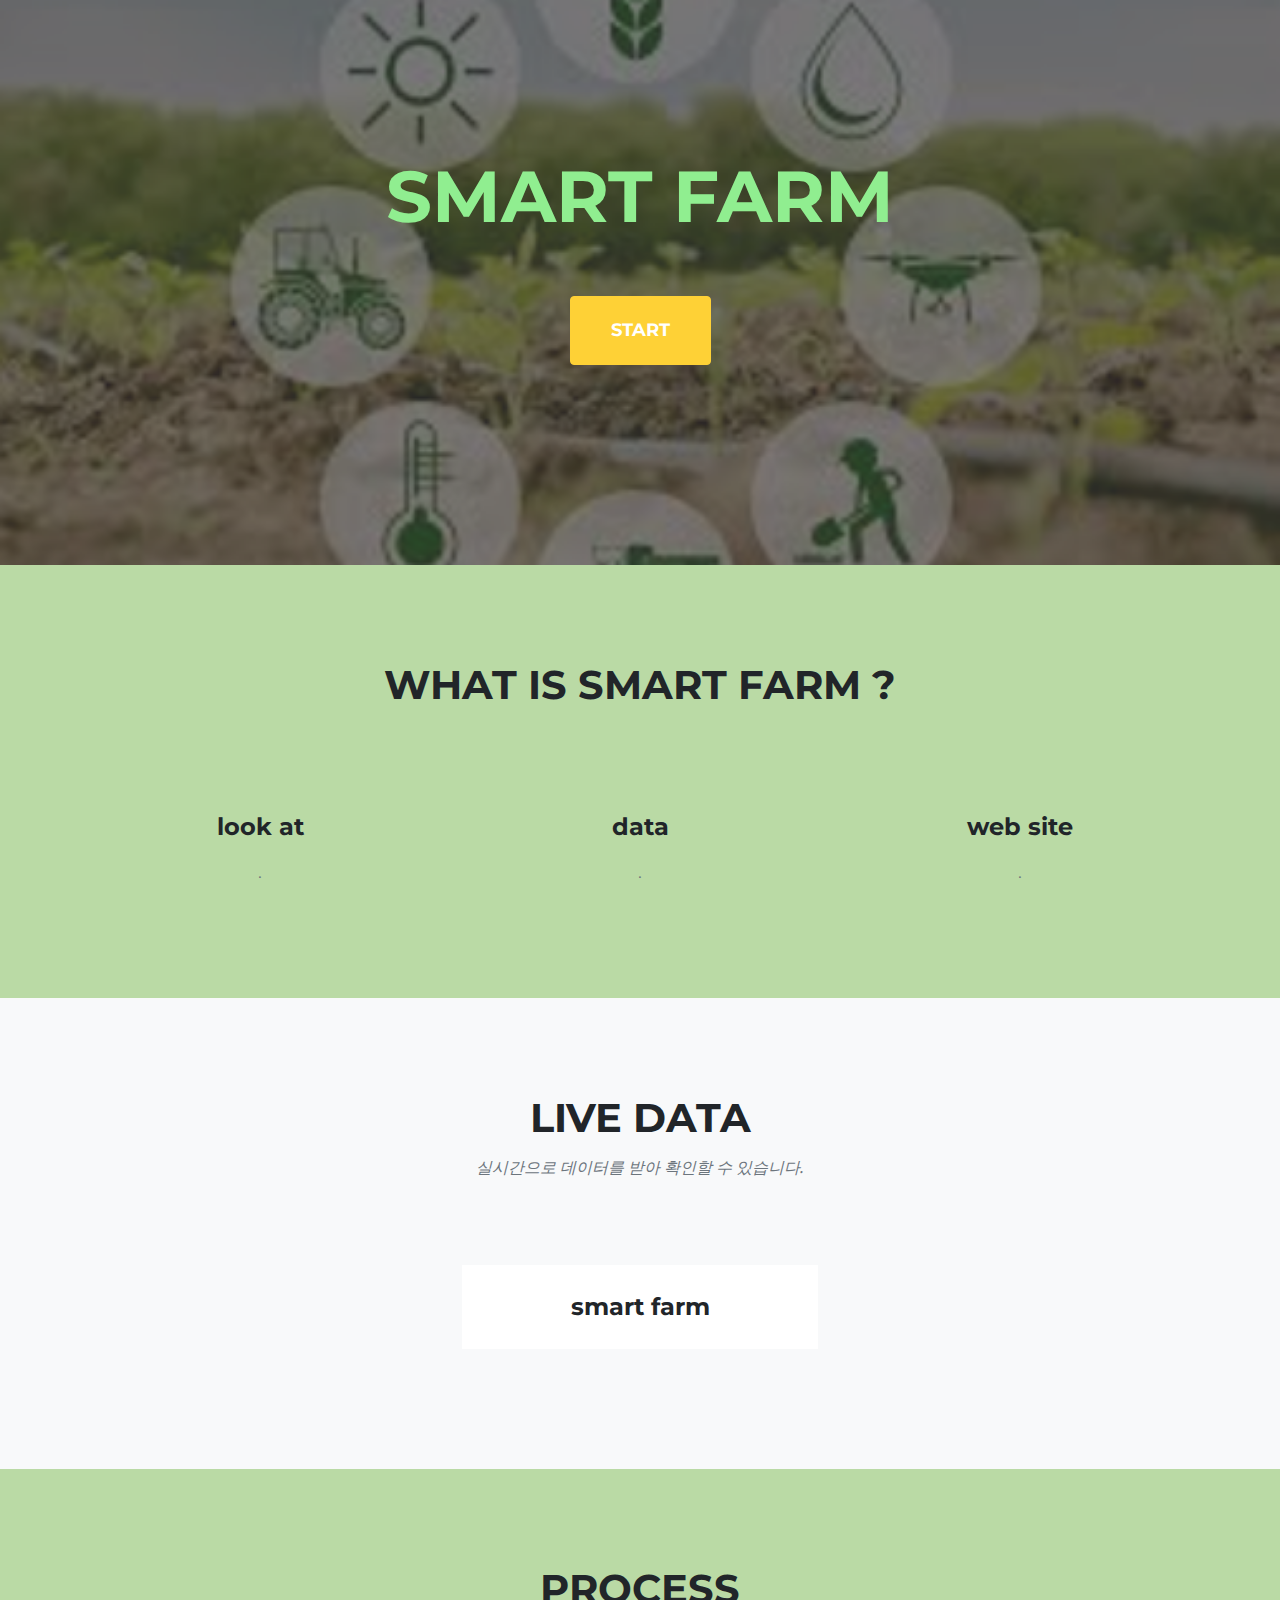
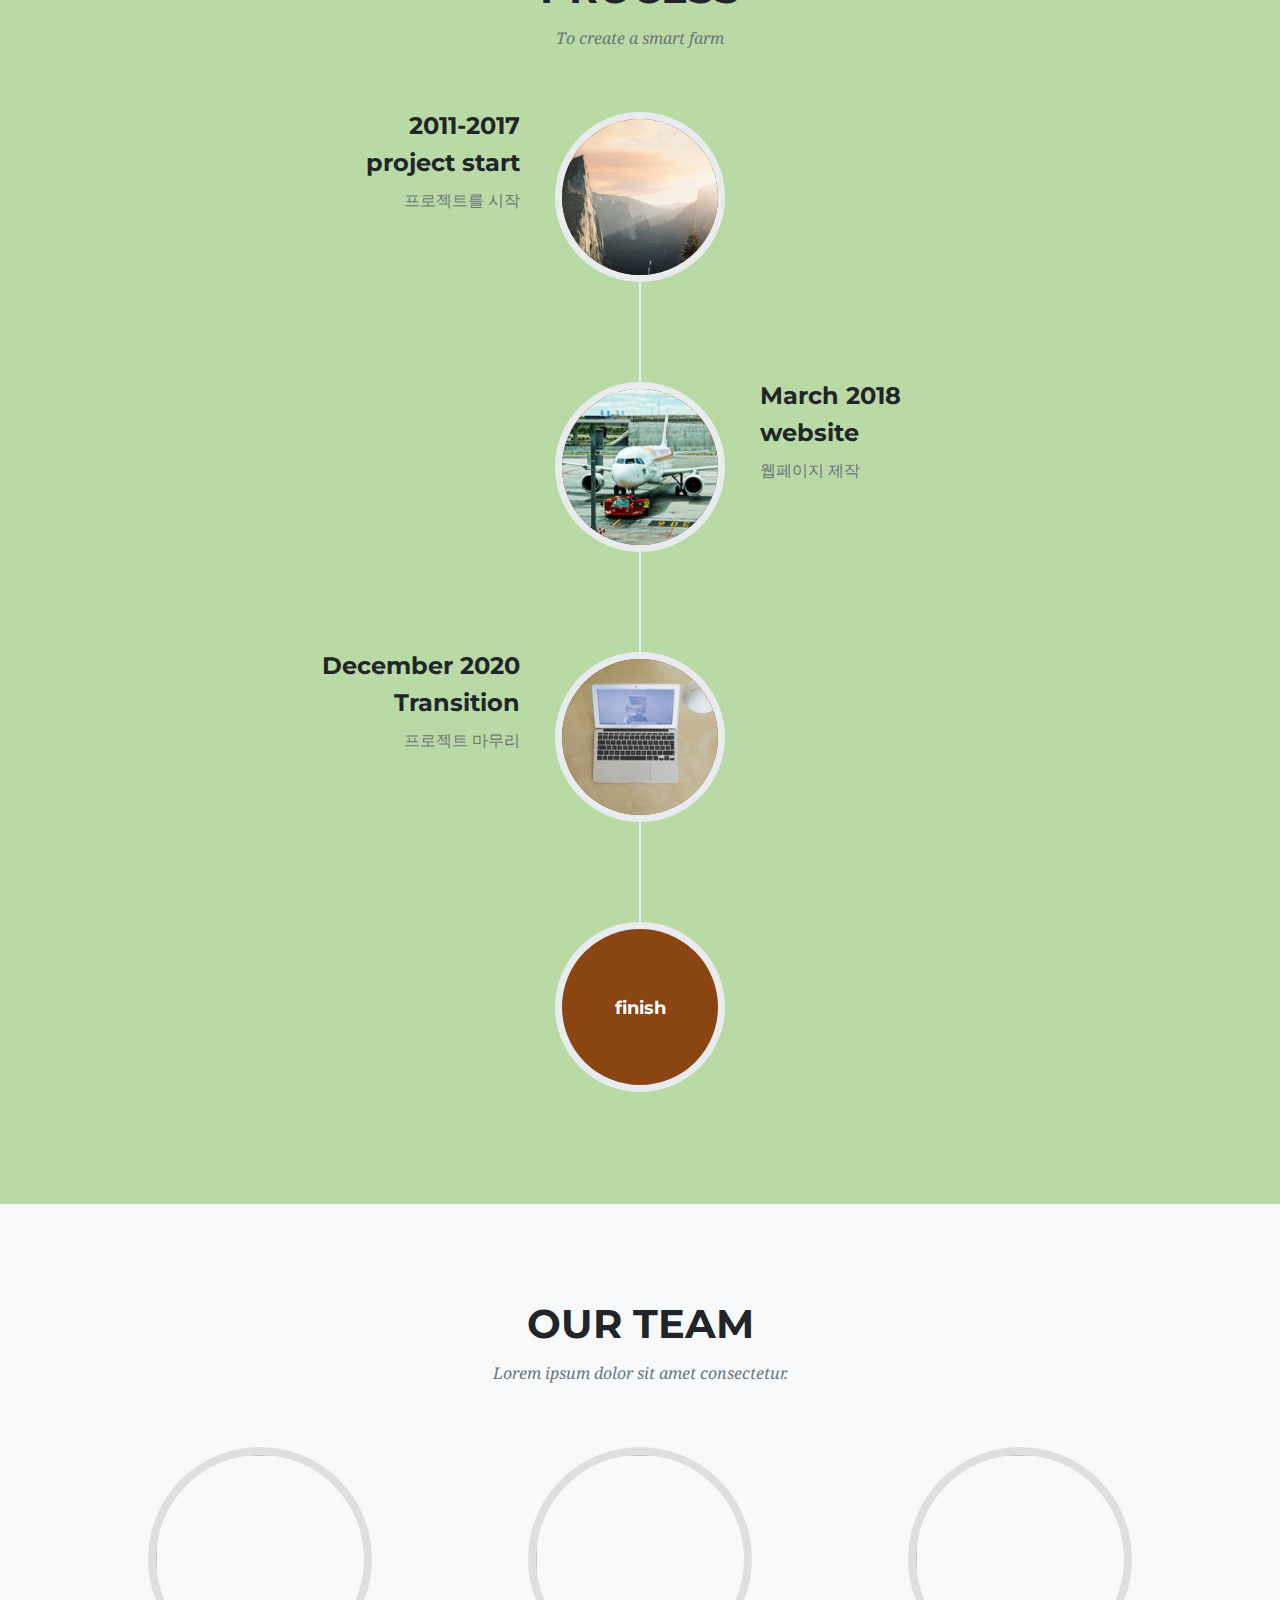
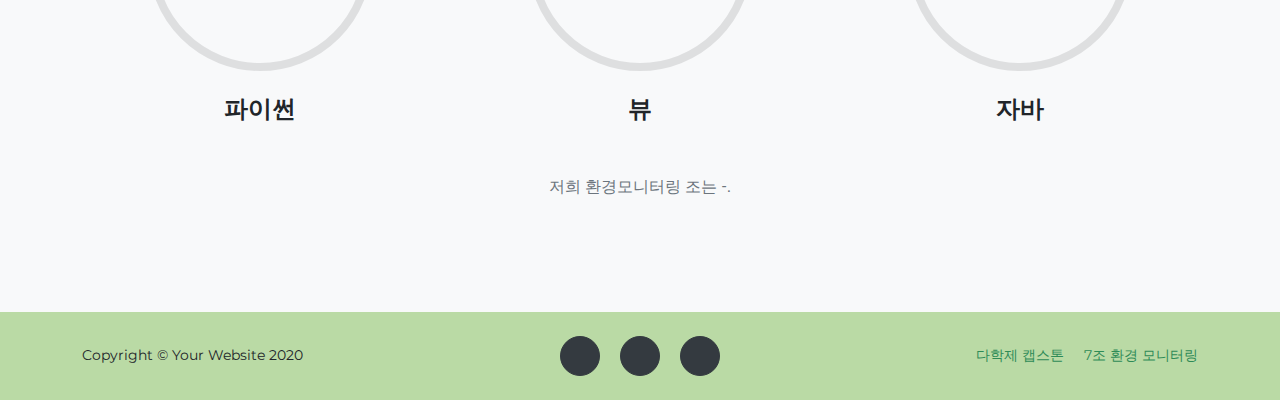
==== index.html @ 8092dff1 "portfolio" ====
<!DOCTYPE html>
<html lang="en">
    <head>
        <meta charset="utf-8" />
        <meta name="viewport" content="width=device-width, initial-scale=1, shrink-to-fit=no" />
        <meta name="description" content="" />
        <meta name="author" content="" />
        <title>Smart Farm</title>
        <link rel="icon" type="image/x-icon" href="assets/img/favicon.ico" />
        <!-- Font Awesome icons (free version)-->
        <script src="https://use.fontawesome.com/releases/v5.13.0/js/all.js" crossorigin="anonymous"></script>
        <!-- Google fonts-->
        <link href="https://fonts.googleapis.com/css?family=Montserrat:400,700" rel="stylesheet" type="text/css" />
        <link href="https://fonts.googleapis.com/css?family=Droid+Serif:400,700,400italic,700italic" rel="stylesheet" type="text/css" />
        <link href="https://fonts.googleapis.com/css?family=Roboto+Slab:400,100,300,700" rel="stylesheet" type="text/css" />
        <!-- Core theme CSS (includes Bootstrap)-->
        <link href="css/styles.css" rel="stylesheet" />
    </head>
    <body id="page-top">
        <!-- Masthead-->
        <header class="masthead" >
            <div class="container">
                <div class="masthead-heading text-uppercase">smart farm</div>
                <a class="btn btn-primary btn-xl text-uppercase js-scroll-trigger" href="#services" backgroundcolor="green">start</a>
            </div>
        </header>
        <!-- Services-->
        <section class="page-section" id="services">
            <div class="container">
                <div class="text-center">
                    <h2 class="section-heading text-uppercase">what is smart farm ?</h2>
                    <h3 class="section-subheading text-muted"></h3>
                </div>
                <br>
                
                <div class="row text-center">
                    <div class="col-md-4">
                        <span class="fa-stack fa-4x">
                            <i class="fas fa-circle fa-stack-2x text-primary"></i>
                            <i class="fas fa-shopping-cart fa-stack-1x fa-inverse"></i>
                        </span>
                        <h4 class="my-3">look at</h4>
                        <p class="text-muted">.</p>
                    </div>
                    <div class="col-md-4">
                        <span class="fa-stack fa-4x">
                            <i class="fas fa-circle fa-stack-2x text-primary"></i>
                            <i class="fas fa-laptop fa-stack-1x fa-inverse"></i>
                        </span>
                        <h4 class="my-3"> data </h4>
                        <p class="text-muted">.</p>
                    </div>
                    <div class="col-md-4">
                        <span class="fa-stack fa-4x">
                            <i class="fas fa-circle fa-stack-2x text-primary"></i>
                            <i class="fas fa-lock fa-stack-1x fa-inverse"></i>
                        </span>
                        <h4 class="my-3">web site</h4>
                        <p class="text-muted">.</p>
                    </div>
                </div>
            </div>
        </section>
        <!-- Portfolio Grid-->
        <section class="page-section bg-light" id="portfolio">
            <div class="container">
                <div class="text-center">
                    <h2 class="section-heading text-uppercase">live data</h2>
                    <h3 class="section-subheading text-muted">실시간으로 데이터를 받아 확인할 수 있습니다.</h3>
                </div>
                <div class="row">
                    <div class="col-lg-4 col-sm-6 mb-4">

                    </div>
                    <div class="col-lg-4 col-sm-6 mb-4">
                        <div class="portfolio-item">
                            <a class="portfolio-link" data-toggle="modal" href="#portfolioModal2">
                                <div class="portfolio-hover">
                                    <div class="portfolio-hover-content"><i class="fas fa-plus fa-3x"></i></div>
                                </div>
                                <img class="img-fluid" src="./assets/img/smart.png" alt="" />
                            </a>
                            <div class="portfolio-caption">
                                <div class="portfolio-caption-heading">smart farm</div>
                                <div class="portfolio-caption-subheading text-muted"></div>
                            </div>
                        </div>
                    </div>
                </div>
            </div>
        </section>
        <!-- About-->
        <section class="page-section" id="about">
            <div class="container">
                <div class="text-center">
                    <h2 class="section-heading text-uppercase">process</h2>
                    <h3 class="section-subheading text-muted">To create a smart farm</h3>
                </div>
                <ul class="timeline">
                    <li>
                        <div class="timeline-image"><img class="rounded-circle img-fluid" src="assets/img/about/1.jpg" alt="" /></div>
                        <div class="timeline-panel">
                            <div class="timeline-heading">
                                <h4>2011-2017</h4>
                                <h4 class="subheading">project start</h4>
                            </div>
                            <div class="timeline-body"><p class="text-muted">프로젝트를 시작</p></div>
                        </div>
                    </li>
                    <li class="timeline-inverted">
                        <div class="timeline-image"><img class="rounded-circle img-fluid" src="assets/img/about/2.jpg" alt="" /></div>
                        <div class="timeline-panel">
                            <div class="timeline-heading">
                                <h4>March 2018</h4>
                                <h4 class="subheading">website</h4>
                            </div>
                            <div class="timeline-body"><p class="text-muted">웹페이지 제작</p></div>
                        </div>
                    </li>
                    <li>
                        <div class="timeline-image"><img class="rounded-circle img-fluid" src="assets/img/about/3.jpg" alt="" /></div>
                        <div class="timeline-panel">
                            <div class="timeline-heading">
                                <h4>December 2020</h4>
                                <h4 class="subheading">Transition</h4>
                            </div>
                            <div class="timeline-body"><p class="text-muted">프로젝트 마무리</p></div>
                        </div>
                    </li>
                    <li class="timeline-inverted">
                        <div class="timeline-image">
                            <h4>
                            
                                <br />
                               finish
                                <br />
                   
                            </h4>
                        </div>
                    </li>
                </ul>
            </div>
        </section>
        <!-- Team-->
        <section class="page-section bg-light" id="team">
            <div class="container">
                <div class="text-center">
                    <h2 class="section-heading text-uppercase">Our Team</h2>
                    <h3 class="section-subheading text-muted">Lorem ipsum dolor sit amet consectetur.</h3>
                </div>
                <div class="row">
                    <div class="col-lg-4">
                        <div class="team-member">
                            <img class="mx-auto rounded-circle" src="" alt="" />
                            <h4> 파이썬</h4>
                            <p class="text-muted"></p>
                        </div>
                    </div>
                    <div class="col-lg-4">
                        <div class="team-member">
                            <img class="mx-auto rounded-circle" src="" alt="" />
                            <h4>뷰</h4>
                            <p class="text-muted"></p>
                        </div>
                    </div>
                    <div class="col-lg-4">
                        <div class="team-member">
                            <img class="mx-auto rounded-circle" src="" alt="" />
                            <h4>자바</h4>
                            <p class="text-muted"></p>
                        </div>
                    </div>
                </div>
                <div class="row">
                    <div class="col-lg-8 mx-auto text-center"><p class="large text-muted">저희 환경모니터링 조는 -.</p></div>
                </div>
            </div>
        </section>
 
        <!-- Footer-->
        <footer class="footer py-4">
            <div class="container">
                <div class="row align-items-center">
                    <div class="col-lg-4 text-lg-left">Copyright © Your Website 2020</div>
                    <div class="col-lg-4 my-3 my-lg-0">
                        <a class="btn btn-dark btn-social mx-2" href="#!"><i class="fab fa-twitter"></i></a>
                        <a class="btn btn-dark btn-social mx-2" href="#!"><i class="fab fa-facebook-f"></i></a>
                        <a class="btn btn-dark btn-social mx-2" href="#!"><i class="fab fa-linkedin-in"></i></a>
                    </div>
                    <div class="col-lg-4 text-lg-right">
                        <a class="mr-3" href="#!">다학제 캡스톤</a>
                        <a href="#!">7조 환경 모니터링 </a>
                    </div>
                </div>
            </div>
        </footer>
        <!-- Portfolio Modals-->
        <!-- Modal 1-->
        <div class="portfolio-modal modal fade" id="portfolioModal1" tabindex="-1" role="dialog" aria-hidden="true">
            <div class="modal-dialog">
                <div class="modal-content">
                    <div class="close-modal" data-dismiss="modal"><img src="assets/img/close-icon.svg" alt="Close modal" /></div>
                    <div class="container">
                        <div class="row justify-content-center">
                            <div class="col-lg-8">
                                <div class="modal-body">
                                    <!-- Project Details Go Here-->
                                    <h2 class="text-uppercase">Project Name</h2>
                                    <p class="item-intro text-muted">Lorem ipsum dolor sit amet consectetur.</p>
                                    <img class="img-fluid d-block mx-auto" src="assets/img/portfolio/01-full.jpg" alt="" />
                                    <p>Use this area to describe your project. Lorem ipsum dolor sit amet, consectetur adipisicing elit. Est blanditiis dolorem culpa incidunt minus dignissimos deserunt repellat aperiam quasi sunt officia expedita beatae cupiditate, maiores repudiandae, nostrum, reiciendis facere nemo!</p>
                                    <ul class="list-inline">
                                        <li>Date: January 2020</li>
                                        <li>Client: Threads</li>
                                        <li>Category: Illustration</li>
                                    </ul>
                                    <button class="btn btn-primary" data-dismiss="modal" type="button">
                                        <i class="fas fa-times mr-1"></i>
                                        Close Project
                                    </button>
                                </div>
                            </div>
                        </div>
                    </div>
                </div>
            </div>
        </div>
        <!-- Modal 2-->
        <div class="portfolio-modal modal fade" id="portfolioModal2" tabindex="-1" role="dialog" aria-hidden="true">
            <div class="modal-dialog">
                <div class="modal-content">
                    <div class="close-modal" data-dismiss="modal"><img src="assets/img/close-icon.svg" alt="Close modal" /></div>
                    <div class="container">
                        <div class="row justify-content-center">
                            <div class="col-lg-8">
                                <div class="modal-body">
                                    <!-- Project Details Go Here-->
                                    <h2 class="text-uppercase" onclick="location.href='index.html">live data</h2>
                                    <p class="item-intro text-muted">.</p>
                                    <button class="btn btn-primary" data-dismiss="modal" type="button">
                                        <i class="fas fa-times mr-1"></i>
                                        Close live data
                                    </button>
                                </div>
                            </div>
                        </div>
                    </div>
                </div>
            </div>
        </div>
        <!-- Modal 3-->
        <div class="portfolio-modal modal fade" id="portfolioModal3" tabindex="-1" role="dialog" aria-hidden="true">
            <div class="modal-dialog">
                <div class="modal-content">
                    <div class="close-modal" data-dismiss="modal"><img src="assets/img/close-icon.svg" alt="Close modal" /></div>
                    <div class="container">
                        <div class="row justify-content-center">
                            <div class="col-lg-8">
                                <div class="modal-body">
                                    <!-- Project Details Go Here-->
                                    <h2 class="text-uppercase">Project Name</h2>
                                    <p class="item-intro text-muted">Lorem ipsum dolor sit amet consectetur.</p>
                                    <img class="img-fluid d-block mx-auto" src="assets/img/portfolio/03-full.jpg" alt="" />
                                    <p>Use this area to describe your project. Lorem ipsum dolor sit amet, consectetur adipisicing elit. Est blanditiis dolorem culpa incidunt minus dignissimos deserunt repellat aperiam quasi sunt officia expedita beatae cupiditate, maiores repudiandae, nostrum, reiciendis facere nemo!</p>
                                    <ul class="list-inline">
                                        <li>Date: January 2020</li>
                                        <li>Client: Finish</li>
                                        <li>Category: Identity</li>
                                    </ul>
                                    <button class="btn btn-primary" data-dismiss="modal" type="button">
                                        <i class="fas fa-times mr-1"></i>
                                        Close Project
                                    </button>
                                </div>
                            </div>
                        </div>
                    </div>
                </div>
            </div>
        </div>
        <!-- Modal 4-->
        <div class="portfolio-modal modal fade" id="portfolioModal4" tabindex="-1" role="dialog" aria-hidden="true">
            <div class="modal-dialog">
                <div class="modal-content">
                    <div class="close-modal" data-dismiss="modal"><img src="assets/img/close-icon.svg" alt="Close modal" /></div>
                    <div class="container">
                        <div class="row justify-content-center">
                            <div class="col-lg-8">
                                <div class="modal-body">
                                    <!-- Project Details Go Here-->
                                    <h2 class="text-uppercase">Project Name</h2>
                                    <p class="item-intro text-muted">Lorem ipsum dolor sit amet consectetur.</p>
                                    <img class="img-fluid d-block mx-auto" src="assets/img/portfolio/04-full.jpg" alt="" />
                                    <p>Use this area to describe your project. Lorem ipsum dolor sit amet, consectetur adipisicing elit. Est blanditiis dolorem culpa incidunt minus dignissimos deserunt repellat aperiam quasi sunt officia expedita beatae cupiditate, maiores repudiandae, nostrum, reiciendis facere nemo!</p>
                                    <ul class="list-inline">
                                        <li>Date: January 2020</li>
                                        <li>Client: Lines</li>
                                        <li>Category: Branding</li>
                                    </ul>
                                    <button class="btn btn-primary" data-dismiss="modal" type="button">
                                        <i class="fas fa-times mr-1"></i>
                                        Close Project
                                    </button>
                                </div>
                            </div>
                        </div>
                    </div>
                </div>
            </div>
        </div>
        <!-- Modal 5-->
        <div class="portfolio-modal modal fade" id="portfolioModal5" tabindex="-1" role="dialog" aria-hidden="true">
            <div class="modal-dialog">
                <div class="modal-content">
                    <div class="close-modal" data-dismiss="modal"><img src="assets/img/close-icon.svg" alt="Close modal" /></div>
                    <div class="container">
                        <div class="row justify-content-center">
                            <div class="col-lg-8">
                                <div class="modal-body">
                                    <!-- Project Details Go Here-->
                                    <h2 class="text-uppercase">Project Name</h2>
                                    <p class="item-intro text-muted">Lorem ipsum dolor sit amet consectetur.</p>
                                    <img class="img-fluid d-block mx-auto" src="assets/img/portfolio/05-full.jpg" alt="" />
                                    <p>Use this area to describe your project. Lorem ipsum dolor sit amet, consectetur adipisicing elit. Est blanditiis dolorem culpa incidunt minus dignissimos deserunt repellat aperiam quasi sunt officia expedita beatae cupiditate, maiores repudiandae, nostrum, reiciendis facere nemo!</p>
                                    <ul class="list-inline">
                                        <li>Date: January 2020</li>
                                        <li>Client: Southwest</li>
                                        <li>Category: Website Design</li>
                                    </ul>
                                    <button class="btn btn-primary" data-dismiss="modal" type="button">
                                        <i class="fas fa-times mr-1"></i>
                                        Close Project
                                    </button>
                                </div>
                            </div>
                        </div>
                    </div>
                </div>
            </div>
        </div>
        <!-- Modal 6-->
        <div class="portfolio-modal modal fade" id="portfolioModal6" tabindex="-1" role="dialog" aria-hidden="true">
            <div class="modal-dialog">
                <div class="modal-content">
                    <div class="close-modal" data-dismiss="modal"><img src="assets/img/close-icon.svg" alt="Close modal" /></div>
                    <div class="container">
                        <div class="row justify-content-center">
                            <div class="col-lg-8">
                                <div class="modal-body">
                                    <!-- Project Details Go Here-->
                                    <h2 class="text-uppercase">Project Name</h2>
                                    <p class="item-intro text-muted">Lorem ipsum dolor sit amet consectetur.</p>
                                    <img class="img-fluid d-block mx-auto" src="assets/img/portfolio/06-full.jpg" alt="" />
                                    <p>Use this area to describe your project. Lorem ipsum dolor sit amet, consectetur adipisicing elit. Est blanditiis dolorem culpa incidunt minus dignissimos deserunt repellat aperiam quasi sunt officia expedita beatae cupiditate, maiores repudiandae, nostrum, reiciendis facere nemo!</p>
                                    <ul class="list-inline">
                                        <li>Date: January 2020</li>
                                        <li>Client: Window</li>
                                        <li>Category: Photography</li>
                                    </ul>
                                    <button class="btn btn-primary" data-dismiss="modal" type="button">
                                        <i class="fas fa-times mr-1"></i>
                                        Close Project
                                    </button>
                                </div>
                            </div>
                        </div>
                    </div>
                </div>
            </div>
        </div>
        <!-- Bootstrap core JS-->
        <script src="https://cdnjs.cloudflare.com/ajax/libs/jquery/3.5.1/jquery.min.js"></script>
        <script src="https://stackpath.bootstrapcdn.com/bootstrap/4.5.0/js/bootstrap.bundle.min.js"></script>
        <!-- Third party plugin JS-->
        <script src="https://cdnjs.cloudflare.com/ajax/libs/jquery-easing/1.4.1/jquery.easing.min.js"></script>
        <!-- Contact form JS-->
        <script src="assets/mail/jqBootstrapValidation.js"></script>
        <script src="assets/mail/contact_me.js"></script>
        <!-- Core theme JS-->
        <script src="js/scripts.js"></script>
    </body>
</html>
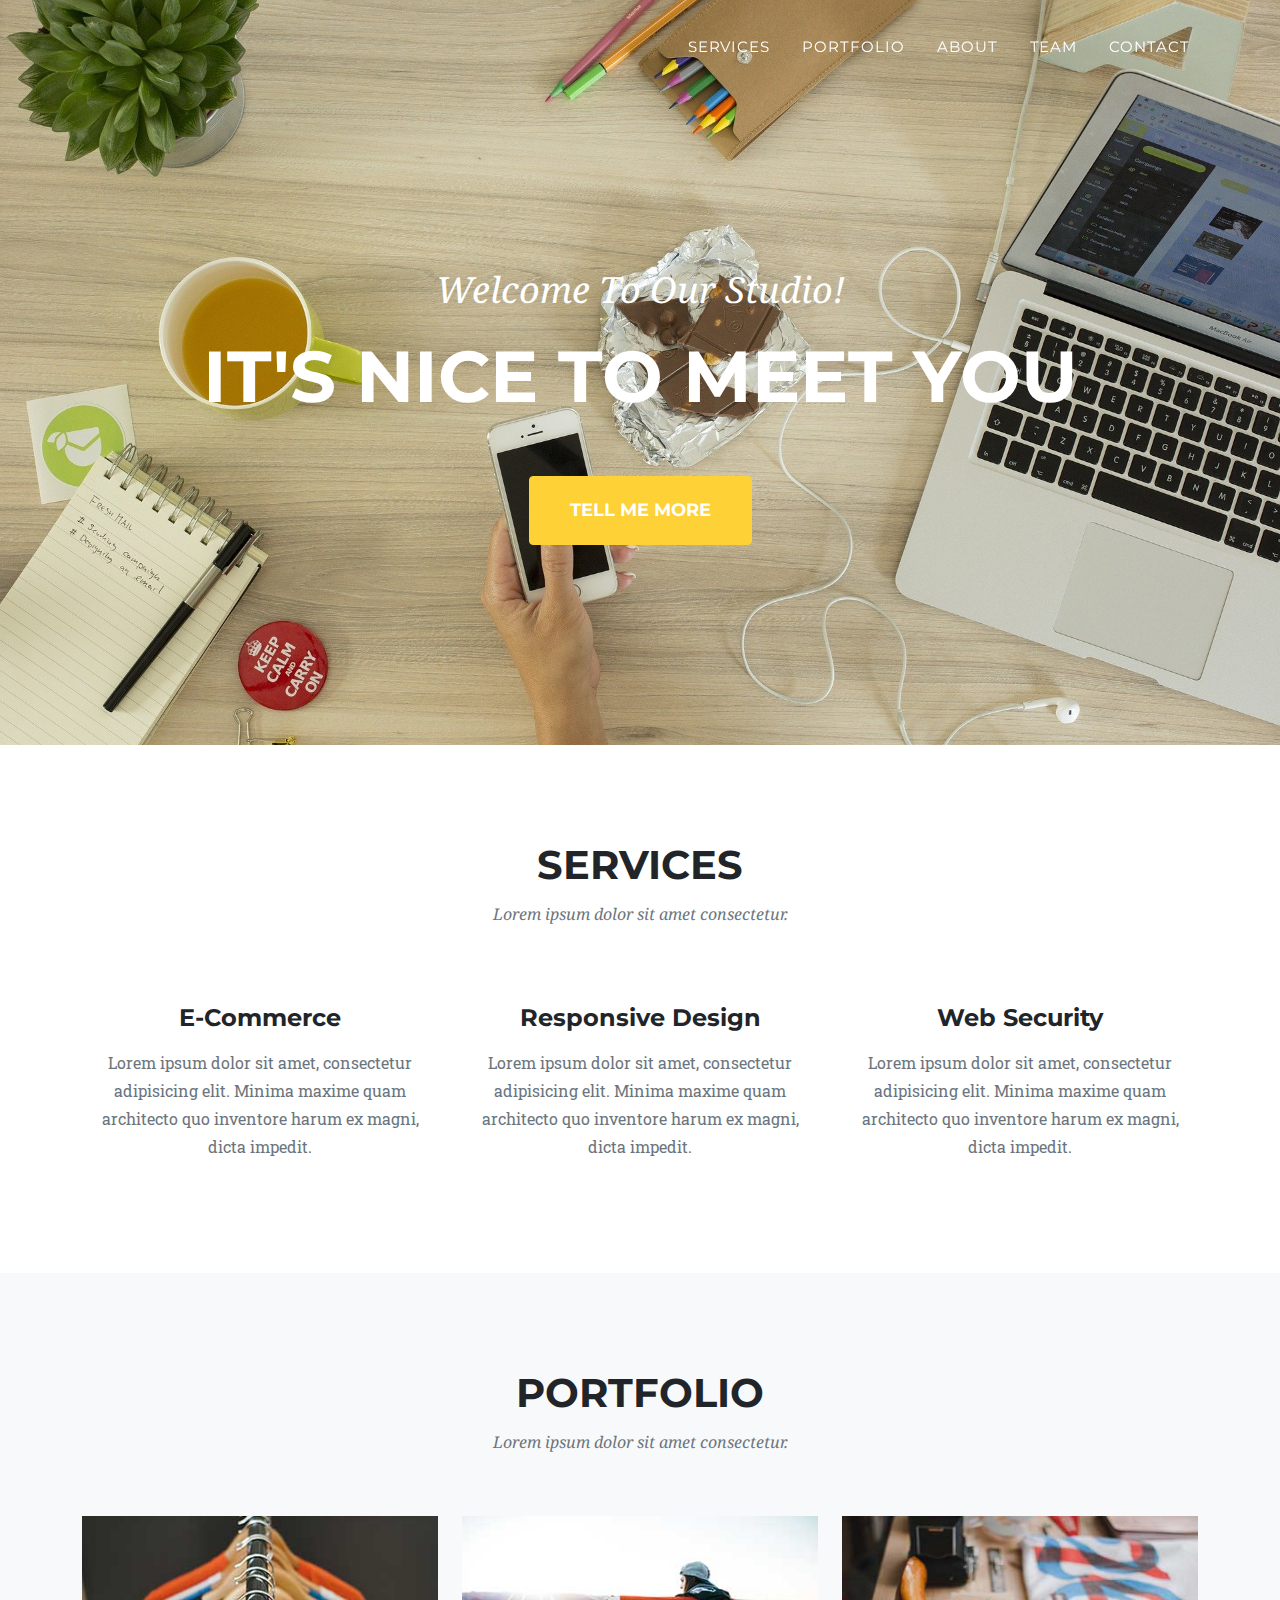
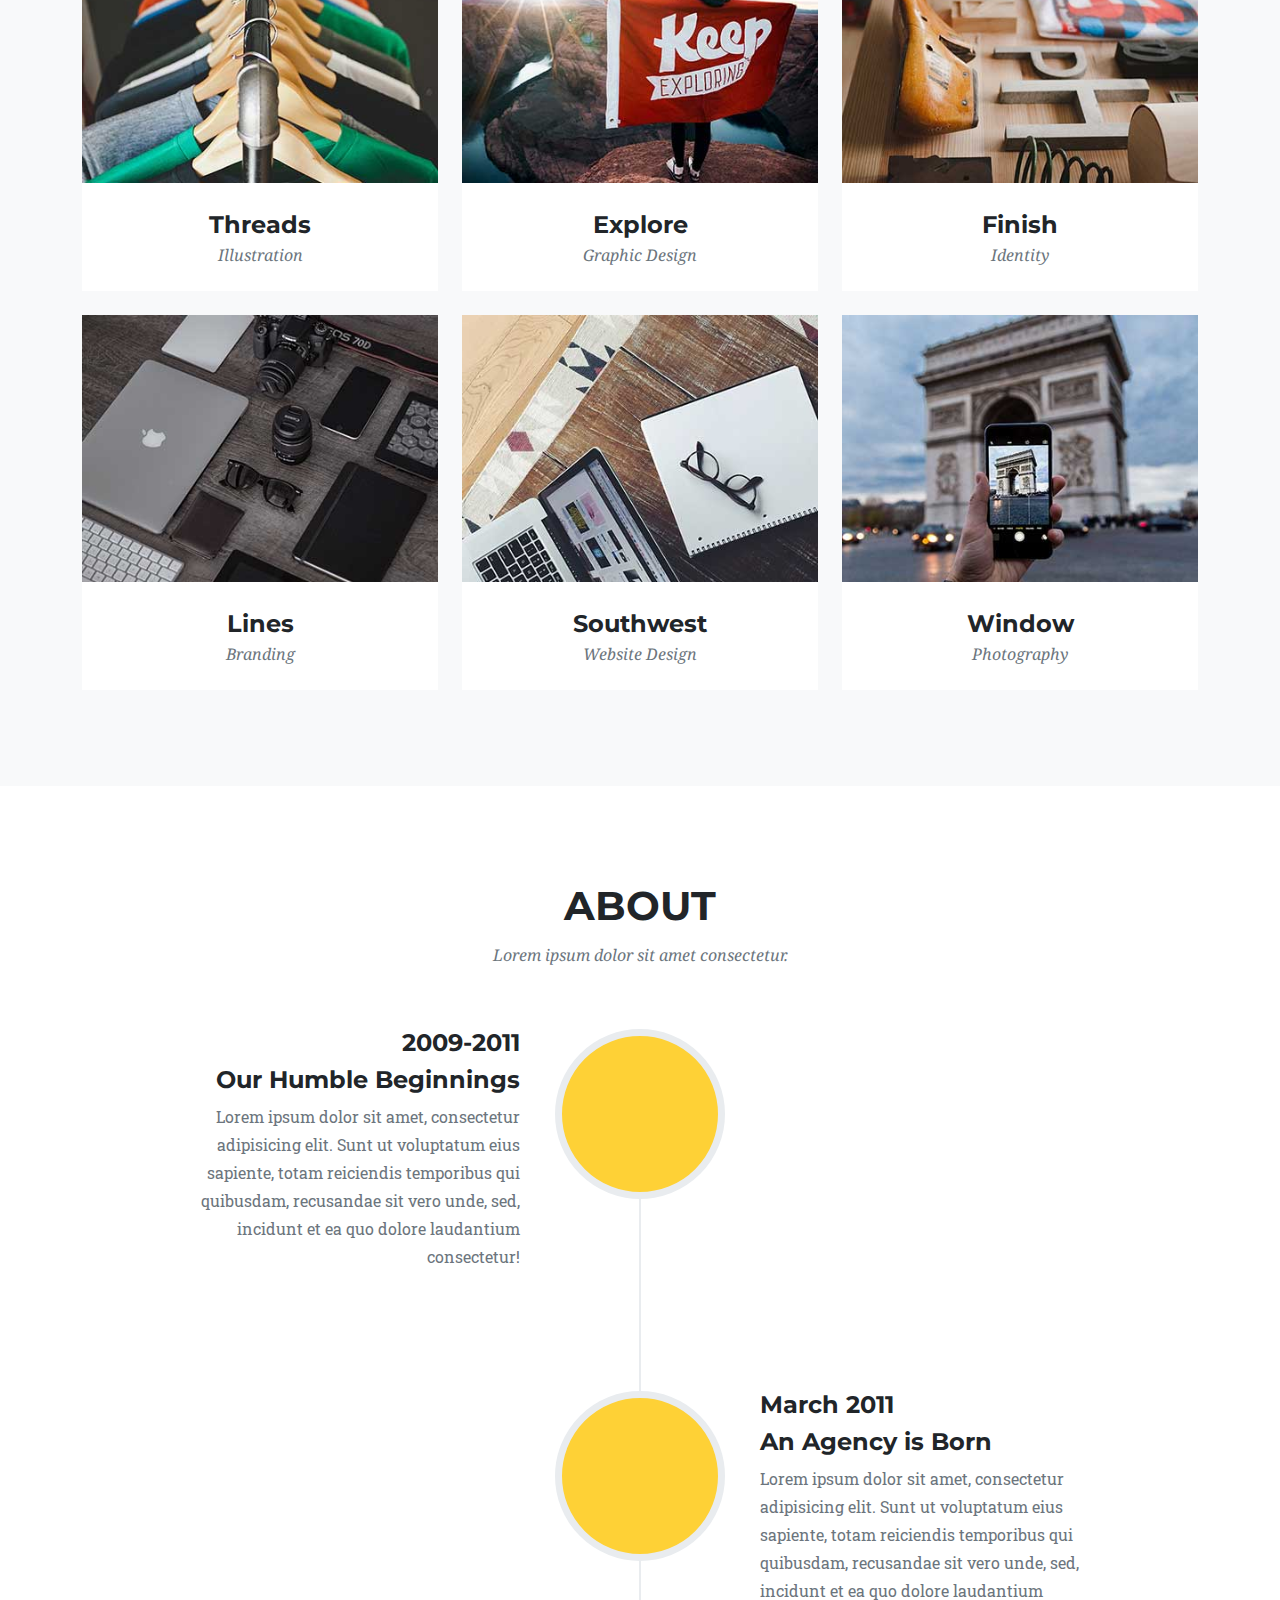
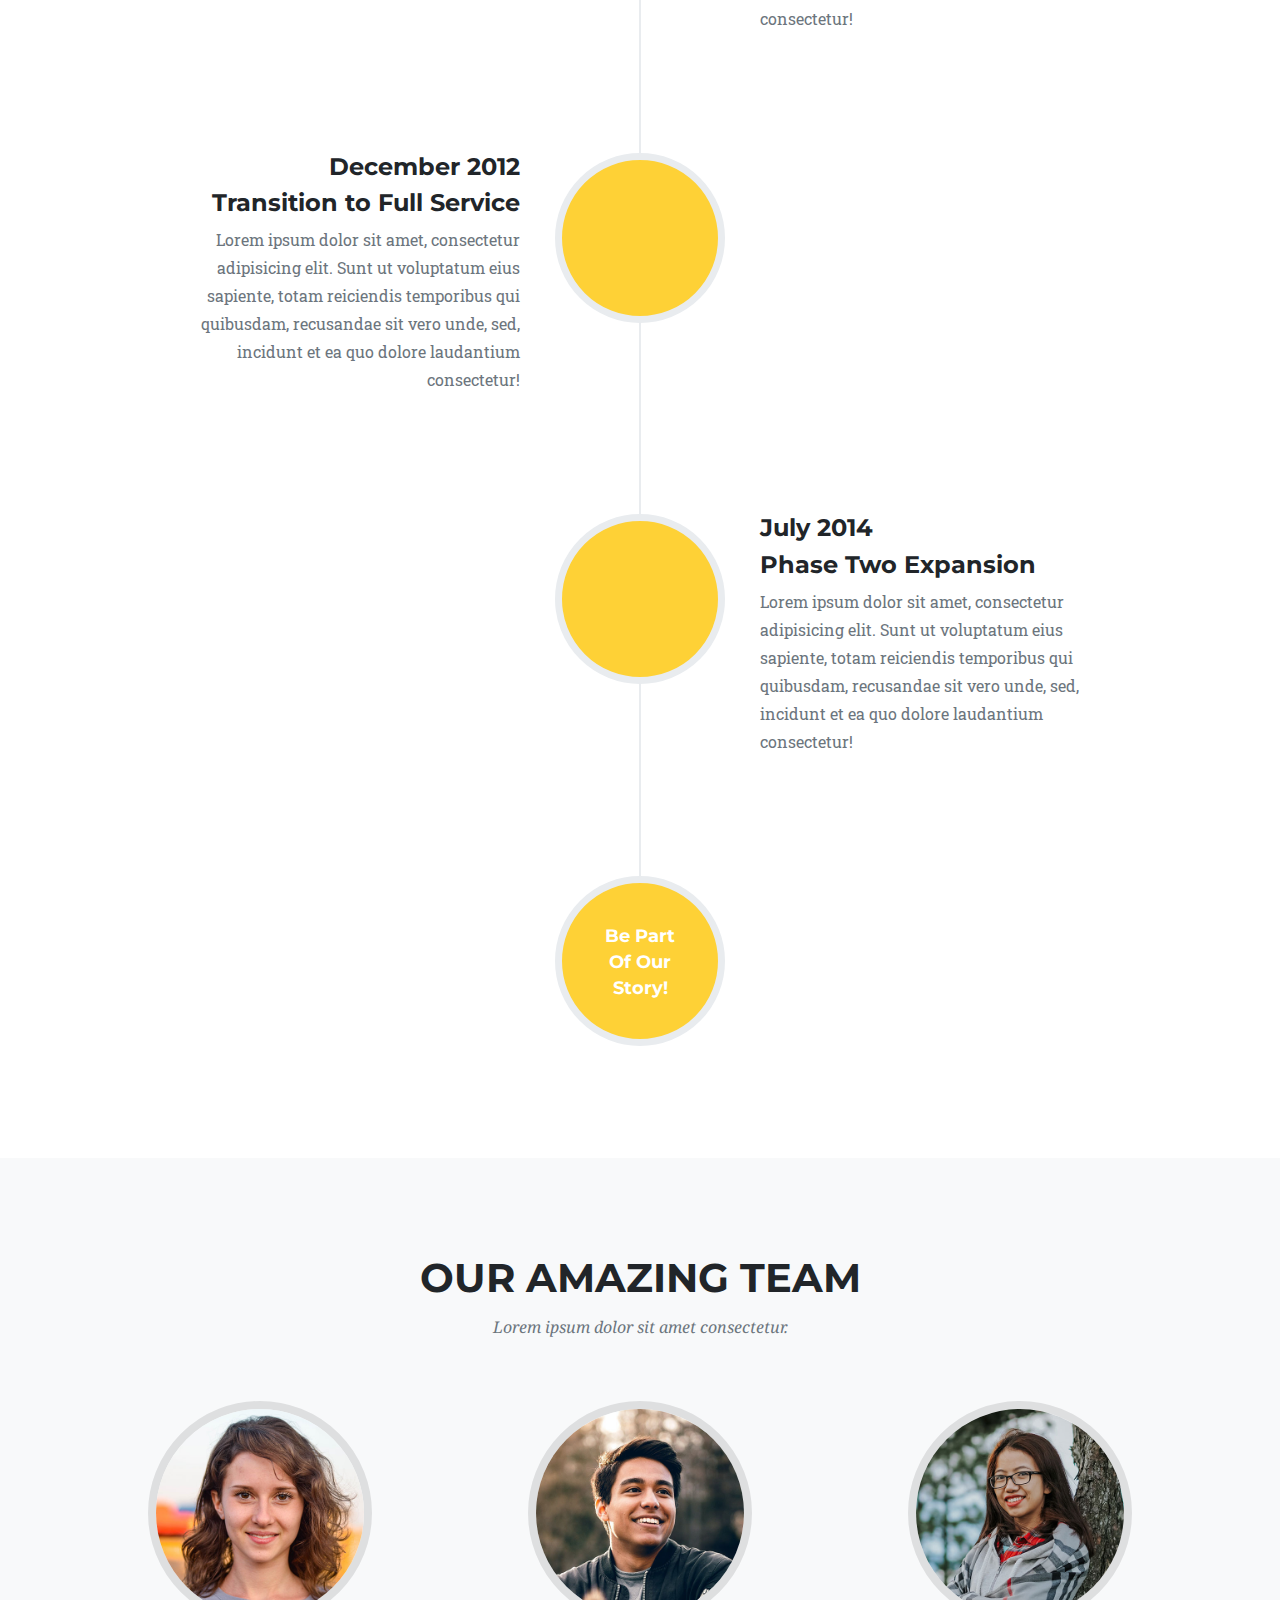
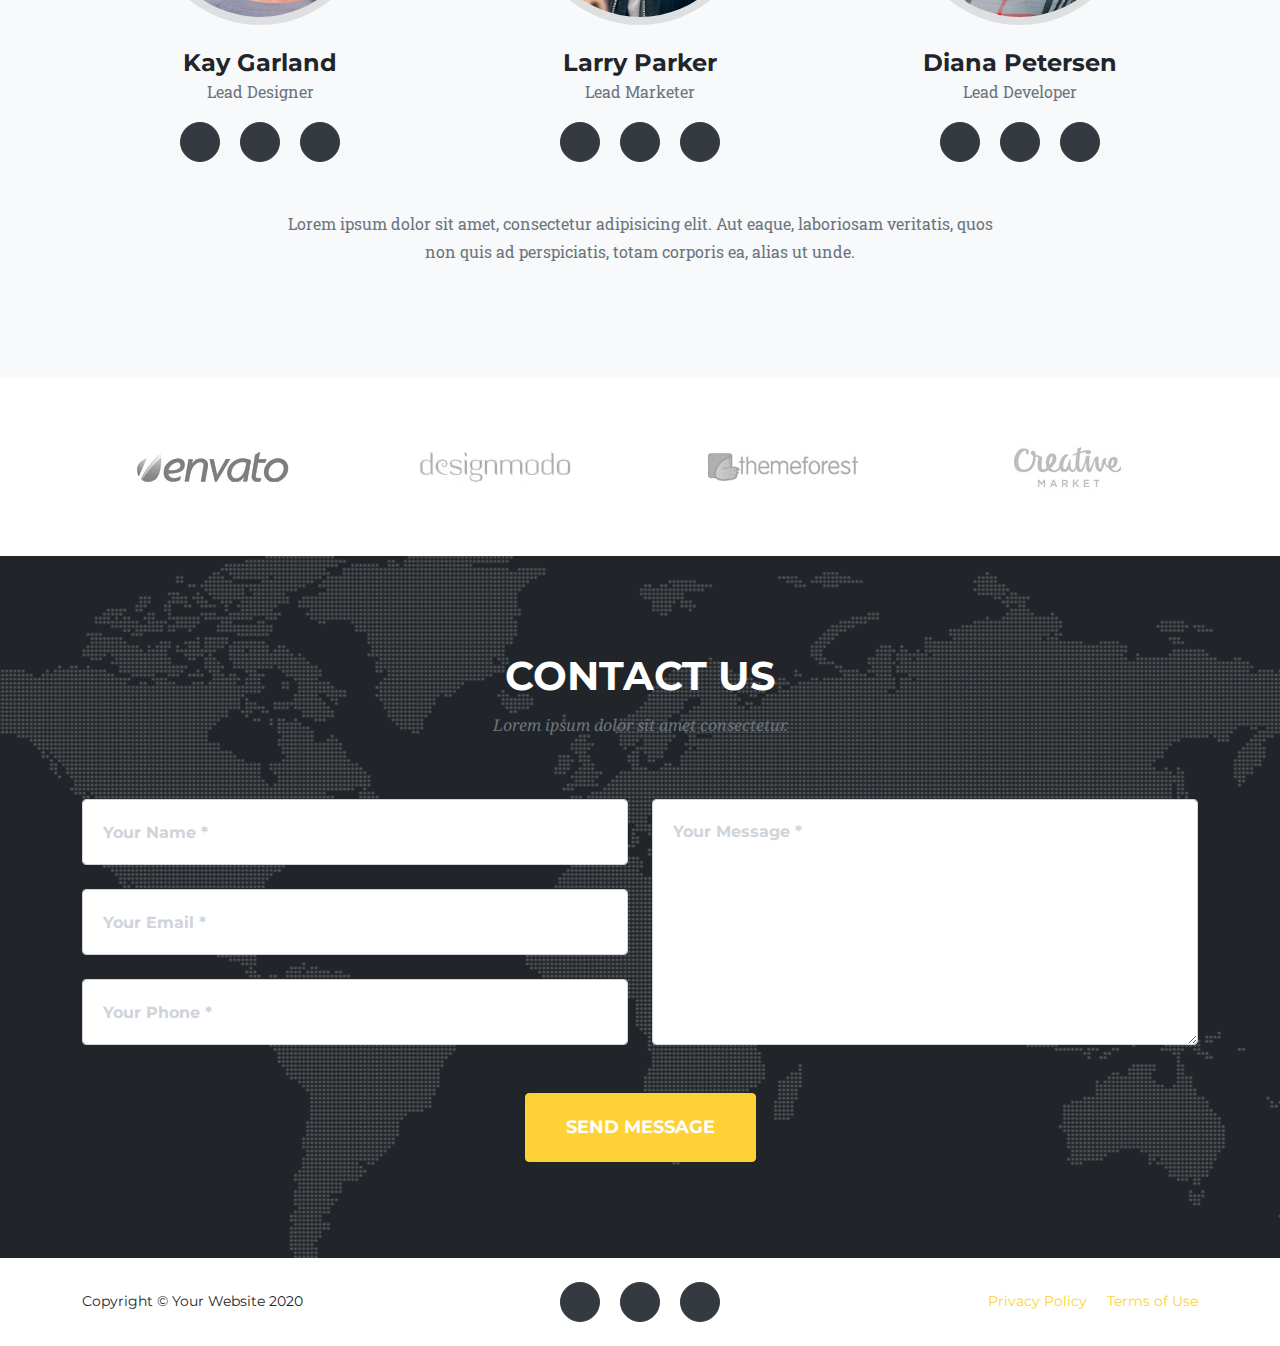
==== commit 7c8fda45: "portfolio" ====
--- a/index.html
+++ b/index.html
@@ -5,10 +5,10 @@
         <meta name="viewport" content="width=device-width, initial-scale=1, shrink-to-fit=no" />
         <meta name="description" content="" />
         <meta name="author" content="" />
-        <title>Smart Farm</title>
+        <title>Agency - Start Bootstrap Theme</title>
         <link rel="icon" type="image/x-icon" href="assets/img/favicon.ico" />
         <!-- Font Awesome icons (free version)-->
-        <script src="https://use.fontawesome.com/releases/v5.13.0/js/all.js" crossorigin="anonymous"></script>
+        <script src="https://use.fontawesome.com/releases/v5.15.1/js/all.js" crossorigin="anonymous"></script>
         <!-- Google fonts-->
         <link href="https://fonts.googleapis.com/css?family=Montserrat:400,700" rel="stylesheet" type="text/css" />
         <link href="https://fonts.googleapis.com/css?family=Droid+Serif:400,700,400italic,700italic" rel="stylesheet" type="text/css" />
@@ -17,46 +17,64 @@
         <link href="css/styles.css" rel="stylesheet" />
     </head>
     <body id="page-top">
+        <!-- Navigation-->
+        <nav class="navbar navbar-expand-lg navbar-dark fixed-top" id="mainNav">
+            <div class="container">
+                <a class="navbar-brand js-scroll-trigger" href="#page-top"><img src="assets/img/navbar-logo.svg" alt="" /></a>
+                <button class="navbar-toggler navbar-toggler-right" type="button" data-toggle="collapse" data-target="#navbarResponsive" aria-controls="navbarResponsive" aria-expanded="false" aria-label="Toggle navigation">
+                    Menu
+                    <i class="fas fa-bars ml-1"></i>
+                </button>
+                <div class="collapse navbar-collapse" id="navbarResponsive">
+                    <ul class="navbar-nav text-uppercase ml-auto">
+                        <li class="nav-item"><a class="nav-link js-scroll-trigger" href="#services">Services</a></li>
+                        <li class="nav-item"><a class="nav-link js-scroll-trigger" href="#portfolio">Portfolio</a></li>
+                        <li class="nav-item"><a class="nav-link js-scroll-trigger" href="#about">About</a></li>
+                        <li class="nav-item"><a class="nav-link js-scroll-trigger" href="#team">Team</a></li>
+                        <li class="nav-item"><a class="nav-link js-scroll-trigger" href="#contact">Contact</a></li>
+                    </ul>
+                </div>
+            </div>
+        </nav>
         <!-- Masthead-->
-        <header class="masthead" >
-            <div class="container">
-                <div class="masthead-heading text-uppercase">smart farm</div>
-                <a class="btn btn-primary btn-xl text-uppercase js-scroll-trigger" href="#services" backgroundcolor="green">start</a>
+        <header class="masthead">
+            <div class="container">
+                <div class="masthead-subheading">Welcome To Our Studio!</div>
+                <div class="masthead-heading text-uppercase">It's Nice To Meet You</div>
+                <a class="btn btn-primary btn-xl text-uppercase js-scroll-trigger" href="#services">Tell Me More</a>
             </div>
         </header>
         <!-- Services-->
         <section class="page-section" id="services">
             <div class="container">
                 <div class="text-center">
-                    <h2 class="section-heading text-uppercase">what is smart farm ?</h2>
-                    <h3 class="section-subheading text-muted"></h3>
-                </div>
-                <br>
-                
+                    <h2 class="section-heading text-uppercase">Services</h2>
+                    <h3 class="section-subheading text-muted">Lorem ipsum dolor sit amet consectetur.</h3>
+                </div>
                 <div class="row text-center">
                     <div class="col-md-4">
                         <span class="fa-stack fa-4x">
                             <i class="fas fa-circle fa-stack-2x text-primary"></i>
                             <i class="fas fa-shopping-cart fa-stack-1x fa-inverse"></i>
                         </span>
-                        <h4 class="my-3">look at</h4>
-                        <p class="text-muted">.</p>
+                        <h4 class="my-3">E-Commerce</h4>
+                        <p class="text-muted">Lorem ipsum dolor sit amet, consectetur adipisicing elit. Minima maxime quam architecto quo inventore harum ex magni, dicta impedit.</p>
                     </div>
                     <div class="col-md-4">
                         <span class="fa-stack fa-4x">
                             <i class="fas fa-circle fa-stack-2x text-primary"></i>
                             <i class="fas fa-laptop fa-stack-1x fa-inverse"></i>
                         </span>
-                        <h4 class="my-3"> data </h4>
-                        <p class="text-muted">.</p>
+                        <h4 class="my-3">Responsive Design</h4>
+                        <p class="text-muted">Lorem ipsum dolor sit amet, consectetur adipisicing elit. Minima maxime quam architecto quo inventore harum ex magni, dicta impedit.</p>
                     </div>
                     <div class="col-md-4">
                         <span class="fa-stack fa-4x">
                             <i class="fas fa-circle fa-stack-2x text-primary"></i>
                             <i class="fas fa-lock fa-stack-1x fa-inverse"></i>
                         </span>
-                        <h4 class="my-3">web site</h4>
-                        <p class="text-muted">.</p>
+                        <h4 class="my-3">Web Security</h4>
+                        <p class="text-muted">Lorem ipsum dolor sit amet, consectetur adipisicing elit. Minima maxime quam architecto quo inventore harum ex magni, dicta impedit.</p>
                     </div>
                 </div>
             </div>
@@ -65,12 +83,23 @@
         <section class="page-section bg-light" id="portfolio">
             <div class="container">
                 <div class="text-center">
-                    <h2 class="section-heading text-uppercase">live data</h2>
-                    <h3 class="section-subheading text-muted">실시간으로 데이터를 받아 확인할 수 있습니다.</h3>
+                    <h2 class="section-heading text-uppercase">Portfolio</h2>
+                    <h3 class="section-subheading text-muted">Lorem ipsum dolor sit amet consectetur.</h3>
                 </div>
                 <div class="row">
                     <div class="col-lg-4 col-sm-6 mb-4">
-
+                        <div class="portfolio-item">
+                            <a class="portfolio-link" data-toggle="modal" href="#portfolioModal1">
+                                <div class="portfolio-hover">
+                                    <div class="portfolio-hover-content"><i class="fas fa-plus fa-3x"></i></div>
+                                </div>
+                                <img class="img-fluid" src="assets/img/portfolio/01-thumbnail.jpg" alt="" />
+                            </a>
+                            <div class="portfolio-caption">
+                                <div class="portfolio-caption-heading">Threads</div>
+                                <div class="portfolio-caption-subheading text-muted">Illustration</div>
+                            </div>
+                        </div>
                     </div>
                     <div class="col-lg-4 col-sm-6 mb-4">
                         <div class="portfolio-item">
@@ -78,11 +107,67 @@
                                 <div class="portfolio-hover">
                                     <div class="portfolio-hover-content"><i class="fas fa-plus fa-3x"></i></div>
                                 </div>
-                                <img class="img-fluid" src="./assets/img/smart.png" alt="" />
+                                <img class="img-fluid" src="assets/img/portfolio/02-thumbnail.jpg" alt="" />
                             </a>
                             <div class="portfolio-caption">
-                                <div class="portfolio-caption-heading">smart farm</div>
-                                <div class="portfolio-caption-subheading text-muted"></div>
+                                <div class="portfolio-caption-heading">Explore</div>
+                                <div class="portfolio-caption-subheading text-muted">Graphic Design</div>
+                            </div>
+                        </div>
+                    </div>
+                    <div class="col-lg-4 col-sm-6 mb-4">
+                        <div class="portfolio-item">
+                            <a class="portfolio-link" data-toggle="modal" href="#portfolioModal3">
+                                <div class="portfolio-hover">
+                                    <div class="portfolio-hover-content"><i class="fas fa-plus fa-3x"></i></div>
+                                </div>
+                                <img class="img-fluid" src="assets/img/portfolio/03-thumbnail.jpg" alt="" />
+                            </a>
+                            <div class="portfolio-caption">
+                                <div class="portfolio-caption-heading">Finish</div>
+                                <div class="portfolio-caption-subheading text-muted">Identity</div>
+                            </div>
+                        </div>
+                    </div>
+                    <div class="col-lg-4 col-sm-6 mb-4 mb-lg-0">
+                        <div class="portfolio-item">
+                            <a class="portfolio-link" data-toggle="modal" href="#portfolioModal4">
+                                <div class="portfolio-hover">
+                                    <div class="portfolio-hover-content"><i class="fas fa-plus fa-3x"></i></div>
+                                </div>
+                                <img class="img-fluid" src="assets/img/portfolio/04-thumbnail.jpg" alt="" />
+                            </a>
+                            <div class="portfolio-caption">
+                                <div class="portfolio-caption-heading">Lines</div>
+                                <div class="portfolio-caption-subheading text-muted">Branding</div>
+                            </div>
+                        </div>
+                    </div>
+                    <div class="col-lg-4 col-sm-6 mb-4 mb-sm-0">
+                        <div class="portfolio-item">
+                            <a class="portfolio-link" data-toggle="modal" href="#portfolioModal5">
+                                <div class="portfolio-hover">
+                                    <div class="portfolio-hover-content"><i class="fas fa-plus fa-3x"></i></div>
+                                </div>
+                                <img class="img-fluid" src="assets/img/portfolio/05-thumbnail.jpg" alt="" />
+                            </a>
+                            <div class="portfolio-caption">
+                                <div class="portfolio-caption-heading">Southwest</div>
+                                <div class="portfolio-caption-subheading text-muted">Website Design</div>
+                            </div>
+                        </div>
+                    </div>
+                    <div class="col-lg-4 col-sm-6">
+                        <div class="portfolio-item">
+                            <a class="portfolio-link" data-toggle="modal" href="#portfolioModal6">
+                                <div class="portfolio-hover">
+                                    <div class="portfolio-hover-content"><i class="fas fa-plus fa-3x"></i></div>
+                                </div>
+                                <img class="img-fluid" src="assets/img/portfolio/06-thumbnail.jpg" alt="" />
+                            </a>
+                            <div class="portfolio-caption">
+                                <div class="portfolio-caption-heading">Window</div>
+                                <div class="portfolio-caption-subheading text-muted">Photography</div>
                             </div>
                         </div>
                     </div>
@@ -93,48 +178,58 @@
         <section class="page-section" id="about">
             <div class="container">
                 <div class="text-center">
-                    <h2 class="section-heading text-uppercase">process</h2>
-                    <h3 class="section-subheading text-muted">To create a smart farm</h3>
+                    <h2 class="section-heading text-uppercase">About</h2>
+                    <h3 class="section-subheading text-muted">Lorem ipsum dolor sit amet consectetur.</h3>
                 </div>
                 <ul class="timeline">
                     <li>
                         <div class="timeline-image"><img class="rounded-circle img-fluid" src="assets/img/about/1.jpg" alt="" /></div>
                         <div class="timeline-panel">
                             <div class="timeline-heading">
-                                <h4>2011-2017</h4>
-                                <h4 class="subheading">project start</h4>
-                            </div>
-                            <div class="timeline-body"><p class="text-muted">프로젝트를 시작</p></div>
+                                <h4>2009-2011</h4>
+                                <h4 class="subheading">Our Humble Beginnings</h4>
+                            </div>
+                            <div class="timeline-body"><p class="text-muted">Lorem ipsum dolor sit amet, consectetur adipisicing elit. Sunt ut voluptatum eius sapiente, totam reiciendis temporibus qui quibusdam, recusandae sit vero unde, sed, incidunt et ea quo dolore laudantium consectetur!</p></div>
                         </div>
                     </li>
                     <li class="timeline-inverted">
                         <div class="timeline-image"><img class="rounded-circle img-fluid" src="assets/img/about/2.jpg" alt="" /></div>
                         <div class="timeline-panel">
                             <div class="timeline-heading">
-                                <h4>March 2018</h4>
-                                <h4 class="subheading">website</h4>
-                            </div>
-                            <div class="timeline-body"><p class="text-muted">웹페이지 제작</p></div>
+                                <h4>March 2011</h4>
+                                <h4 class="subheading">An Agency is Born</h4>
+                            </div>
+                            <div class="timeline-body"><p class="text-muted">Lorem ipsum dolor sit amet, consectetur adipisicing elit. Sunt ut voluptatum eius sapiente, totam reiciendis temporibus qui quibusdam, recusandae sit vero unde, sed, incidunt et ea quo dolore laudantium consectetur!</p></div>
                         </div>
                     </li>
                     <li>
                         <div class="timeline-image"><img class="rounded-circle img-fluid" src="assets/img/about/3.jpg" alt="" /></div>
                         <div class="timeline-panel">
                             <div class="timeline-heading">
-                                <h4>December 2020</h4>
-                                <h4 class="subheading">Transition</h4>
-                            </div>
-                            <div class="timeline-body"><p class="text-muted">프로젝트 마무리</p></div>
+                                <h4>December 2012</h4>
+                                <h4 class="subheading">Transition to Full Service</h4>
+                            </div>
+                            <div class="timeline-body"><p class="text-muted">Lorem ipsum dolor sit amet, consectetur adipisicing elit. Sunt ut voluptatum eius sapiente, totam reiciendis temporibus qui quibusdam, recusandae sit vero unde, sed, incidunt et ea quo dolore laudantium consectetur!</p></div>
+                        </div>
+                    </li>
+                    <li class="timeline-inverted">
+                        <div class="timeline-image"><img class="rounded-circle img-fluid" src="assets/img/about/4.jpg" alt="" /></div>
+                        <div class="timeline-panel">
+                            <div class="timeline-heading">
+                                <h4>July 2014</h4>
+                                <h4 class="subheading">Phase Two Expansion</h4>
+                            </div>
+                            <div class="timeline-body"><p class="text-muted">Lorem ipsum dolor sit amet, consectetur adipisicing elit. Sunt ut voluptatum eius sapiente, totam reiciendis temporibus qui quibusdam, recusandae sit vero unde, sed, incidunt et ea quo dolore laudantium consectetur!</p></div>
                         </div>
                     </li>
                     <li class="timeline-inverted">
                         <div class="timeline-image">
                             <h4>
-                            
+                                Be Part
                                 <br />
-                               finish
+                                Of Our
                                 <br />
-                   
+                                Story!
                             </h4>
                         </div>
                     </li>
@@ -145,38 +240,102 @@
         <section class="page-section bg-light" id="team">
             <div class="container">
                 <div class="text-center">
-                    <h2 class="section-heading text-uppercase">Our Team</h2>
+                    <h2 class="section-heading text-uppercase">Our Amazing Team</h2>
                     <h3 class="section-subheading text-muted">Lorem ipsum dolor sit amet consectetur.</h3>
                 </div>
                 <div class="row">
                     <div class="col-lg-4">
                         <div class="team-member">
-                            <img class="mx-auto rounded-circle" src="" alt="" />
-                            <h4> 파이썬</h4>
-                            <p class="text-muted"></p>
+                            <img class="mx-auto rounded-circle" src="assets/img/team/1.jpg" alt="" />
+                            <h4>Kay Garland</h4>
+                            <p class="text-muted">Lead Designer</p>
+                            <a class="btn btn-dark btn-social mx-2" href="#!"><i class="fab fa-twitter"></i></a>
+                            <a class="btn btn-dark btn-social mx-2" href="#!"><i class="fab fa-facebook-f"></i></a>
+                            <a class="btn btn-dark btn-social mx-2" href="#!"><i class="fab fa-linkedin-in"></i></a>
                         </div>
                     </div>
                     <div class="col-lg-4">
                         <div class="team-member">
-                            <img class="mx-auto rounded-circle" src="" alt="" />
-                            <h4>뷰</h4>
-                            <p class="text-muted"></p>
+                            <img class="mx-auto rounded-circle" src="assets/img/team/2.jpg" alt="" />
+                            <h4>Larry Parker</h4>
+                            <p class="text-muted">Lead Marketer</p>
+                            <a class="btn btn-dark btn-social mx-2" href="#!"><i class="fab fa-twitter"></i></a>
+                            <a class="btn btn-dark btn-social mx-2" href="#!"><i class="fab fa-facebook-f"></i></a>
+                            <a class="btn btn-dark btn-social mx-2" href="#!"><i class="fab fa-linkedin-in"></i></a>
                         </div>
                     </div>
                     <div class="col-lg-4">
                         <div class="team-member">
-                            <img class="mx-auto rounded-circle" src="" alt="" />
-                            <h4>자바</h4>
-                            <p class="text-muted"></p>
+                            <img class="mx-auto rounded-circle" src="assets/img/team/3.jpg" alt="" />
+                            <h4>Diana Petersen</h4>
+                            <p class="text-muted">Lead Developer</p>
+                            <a class="btn btn-dark btn-social mx-2" href="#!"><i class="fab fa-twitter"></i></a>
+                            <a class="btn btn-dark btn-social mx-2" href="#!"><i class="fab fa-facebook-f"></i></a>
+                            <a class="btn btn-dark btn-social mx-2" href="#!"><i class="fab fa-linkedin-in"></i></a>
                         </div>
                     </div>
                 </div>
                 <div class="row">
-                    <div class="col-lg-8 mx-auto text-center"><p class="large text-muted">저희 환경모니터링 조는 -.</p></div>
+                    <div class="col-lg-8 mx-auto text-center"><p class="large text-muted">Lorem ipsum dolor sit amet, consectetur adipisicing elit. Aut eaque, laboriosam veritatis, quos non quis ad perspiciatis, totam corporis ea, alias ut unde.</p></div>
                 </div>
             </div>
         </section>
- 
+        <!-- Clients-->
+        <div class="py-5">
+            <div class="container">
+                <div class="row">
+                    <div class="col-md-3 col-sm-6 my-3">
+                        <a href="#!"><img class="img-fluid d-block mx-auto" src="assets/img/logos/envato.jpg" alt="" /></a>
+                    </div>
+                    <div class="col-md-3 col-sm-6 my-3">
+                        <a href="#!"><img class="img-fluid d-block mx-auto" src="assets/img/logos/designmodo.jpg" alt="" /></a>
+                    </div>
+                    <div class="col-md-3 col-sm-6 my-3">
+                        <a href="#!"><img class="img-fluid d-block mx-auto" src="assets/img/logos/themeforest.jpg" alt="" /></a>
+                    </div>
+                    <div class="col-md-3 col-sm-6 my-3">
+                        <a href="#!"><img class="img-fluid d-block mx-auto" src="assets/img/logos/creative-market.jpg" alt="" /></a>
+                    </div>
+                </div>
+            </div>
+        </div>
+        <!-- Contact-->
+        <section class="page-section" id="contact">
+            <div class="container">
+                <div class="text-center">
+                    <h2 class="section-heading text-uppercase">Contact Us</h2>
+                    <h3 class="section-subheading text-muted">Lorem ipsum dolor sit amet consectetur.</h3>
+                </div>
+                <form id="contactForm" name="sentMessage" novalidate="novalidate">
+                    <div class="row align-items-stretch mb-5">
+                        <div class="col-md-6">
+                            <div class="form-group">
+                                <input class="form-control" id="name" type="text" placeholder="Your Name *" required="required" data-validation-required-message="Please enter your name." />
+                                <p class="help-block text-danger"></p>
+                            </div>
+                            <div class="form-group">
+                                <input class="form-control" id="email" type="email" placeholder="Your Email *" required="required" data-validation-required-message="Please enter your email address." />
+                                <p class="help-block text-danger"></p>
+                            </div>
+                            <div class="form-group mb-md-0">
+                                <input class="form-control" id="phone" type="tel" placeholder="Your Phone *" required="required" data-validation-required-message="Please enter your phone number." />
+                                <p class="help-block text-danger"></p>
+                            </div>
+                        </div>
+                        <div class="col-md-6">
+                            <div class="form-group form-group-textarea mb-md-0">
+                                <textarea class="form-control" id="message" placeholder="Your Message *" required="required" data-validation-required-message="Please enter a message."></textarea>
+                                <p class="help-block text-danger"></p>
+                            </div>
+                        </div>
+                    </div>
+                    <div class="text-center">
+                        <div id="success"></div>
+                        <button class="btn btn-primary btn-xl text-uppercase" id="sendMessageButton" type="submit">Send Message</button>
+                    </div>
+                </form>
+            </div>
+        </section>
         <!-- Footer-->
         <footer class="footer py-4">
             <div class="container">
@@ -188,8 +347,8 @@
                         <a class="btn btn-dark btn-social mx-2" href="#!"><i class="fab fa-linkedin-in"></i></a>
                     </div>
                     <div class="col-lg-4 text-lg-right">
-                        <a class="mr-3" href="#!">다학제 캡스톤</a>
-                        <a href="#!">7조 환경 모니터링 </a>
+                        <a class="mr-3" href="#!">Privacy Policy</a>
+                        <a href="#!">Terms of Use</a>
                     </div>
                 </div>
             </div>
@@ -235,11 +394,18 @@
                             <div class="col-lg-8">
                                 <div class="modal-body">
                                     <!-- Project Details Go Here-->
-                                    <h2 class="text-uppercase" onclick="location.href='index.html">live data</h2>
-                                    <p class="item-intro text-muted">.</p>
+                                    <h2 class="text-uppercase">Project Name</h2>
+                                    <p class="item-intro text-muted">Lorem ipsum dolor sit amet consectetur.</p>
+                                    <img class="img-fluid d-block mx-auto" src="assets/img/portfolio/02-full.jpg" alt="" />
+                                    <p>Use this area to describe your project. Lorem ipsum dolor sit amet, consectetur adipisicing elit. Est blanditiis dolorem culpa incidunt minus dignissimos deserunt repellat aperiam quasi sunt officia expedita beatae cupiditate, maiores repudiandae, nostrum, reiciendis facere nemo!</p>
+                                    <ul class="list-inline">
+                                        <li>Date: January 2020</li>
+                                        <li>Client: Explore</li>
+                                        <li>Category: Graphic Design</li>
+                                    </ul>
                                     <button class="btn btn-primary" data-dismiss="modal" type="button">
                                         <i class="fas fa-times mr-1"></i>
-                                        Close live data
+                                        Close Project
                                     </button>
                                 </div>
                             </div>
@@ -370,7 +536,7 @@
         </div>
         <!-- Bootstrap core JS-->
         <script src="https://cdnjs.cloudflare.com/ajax/libs/jquery/3.5.1/jquery.min.js"></script>
-        <script src="https://stackpath.bootstrapcdn.com/bootstrap/4.5.0/js/bootstrap.bundle.min.js"></script>
+        <script src="https://cdn.jsdelivr.net/npm/bootstrap@4.5.3/dist/js/bootstrap.bundle.min.js"></script>
         <!-- Third party plugin JS-->
         <script src="https://cdnjs.cloudflare.com/ajax/libs/jquery-easing/1.4.1/jquery.easing.min.js"></script>
         <!-- Contact form JS-->
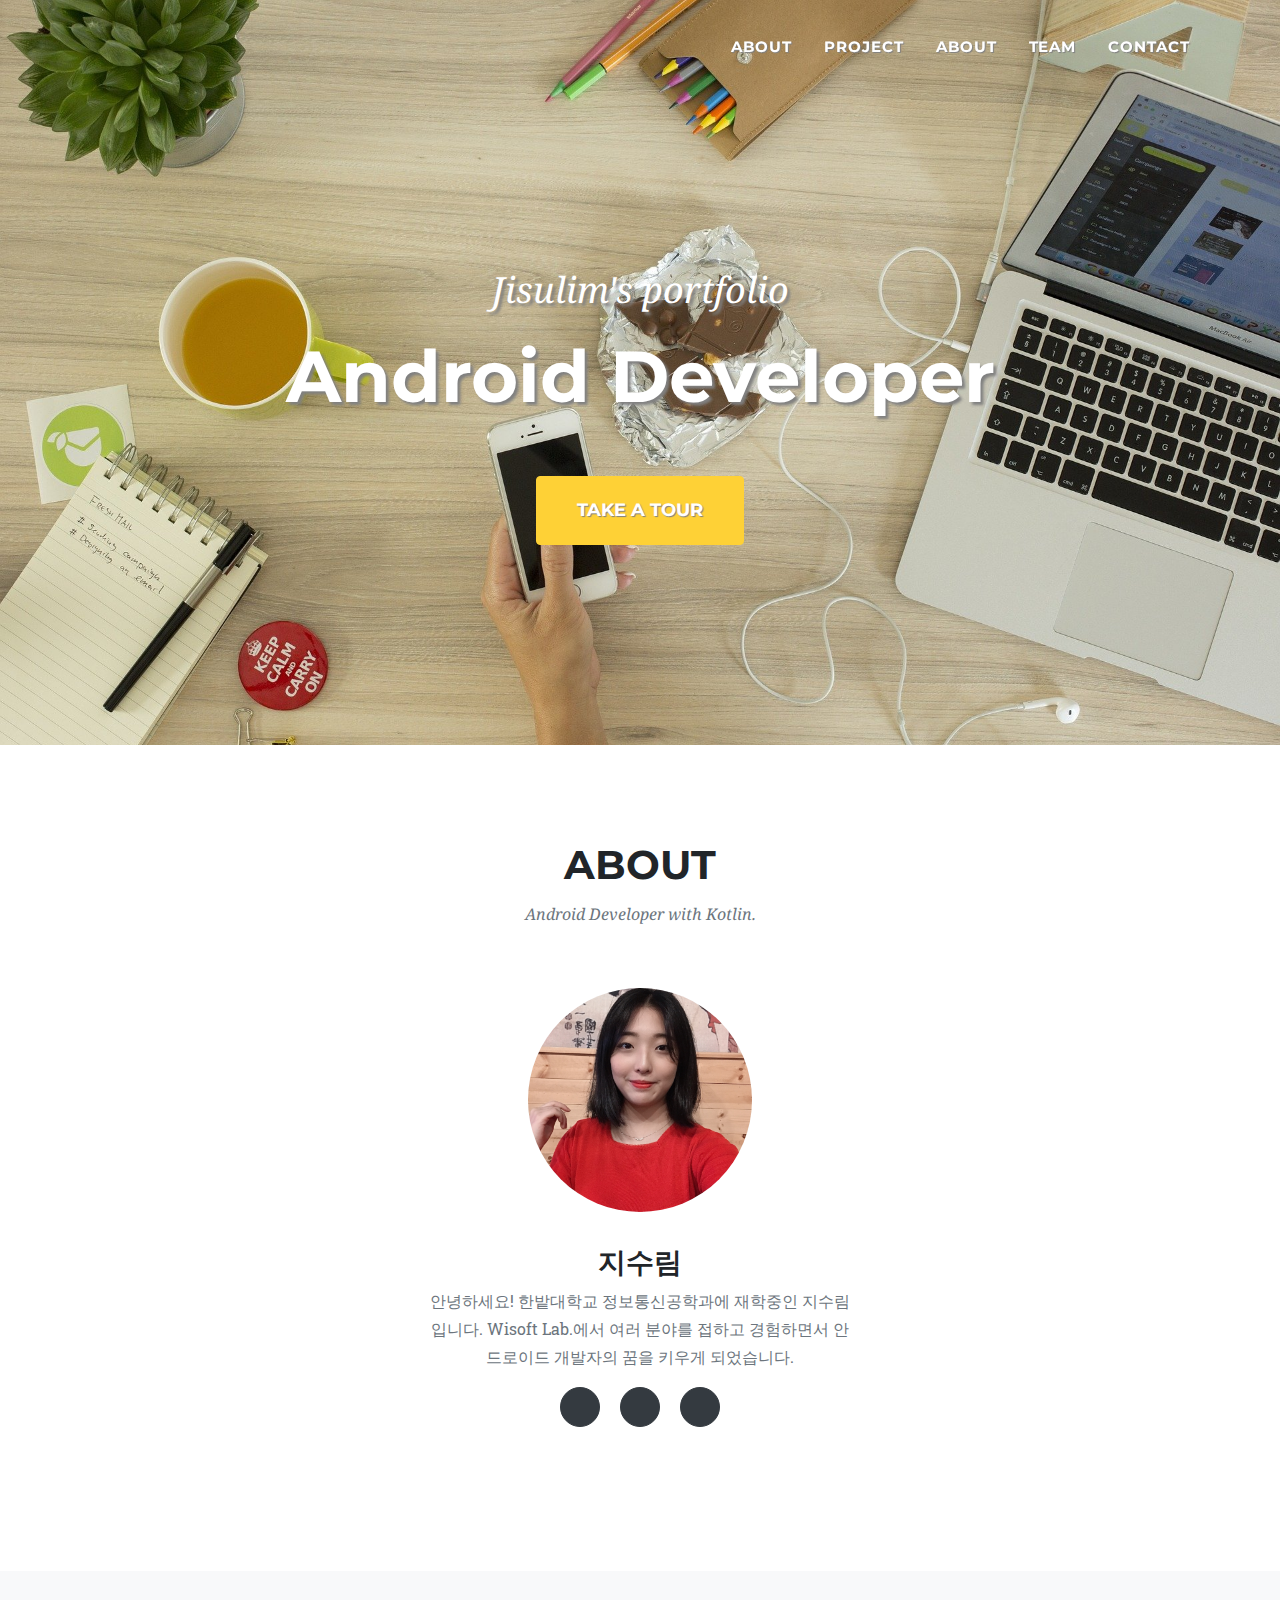
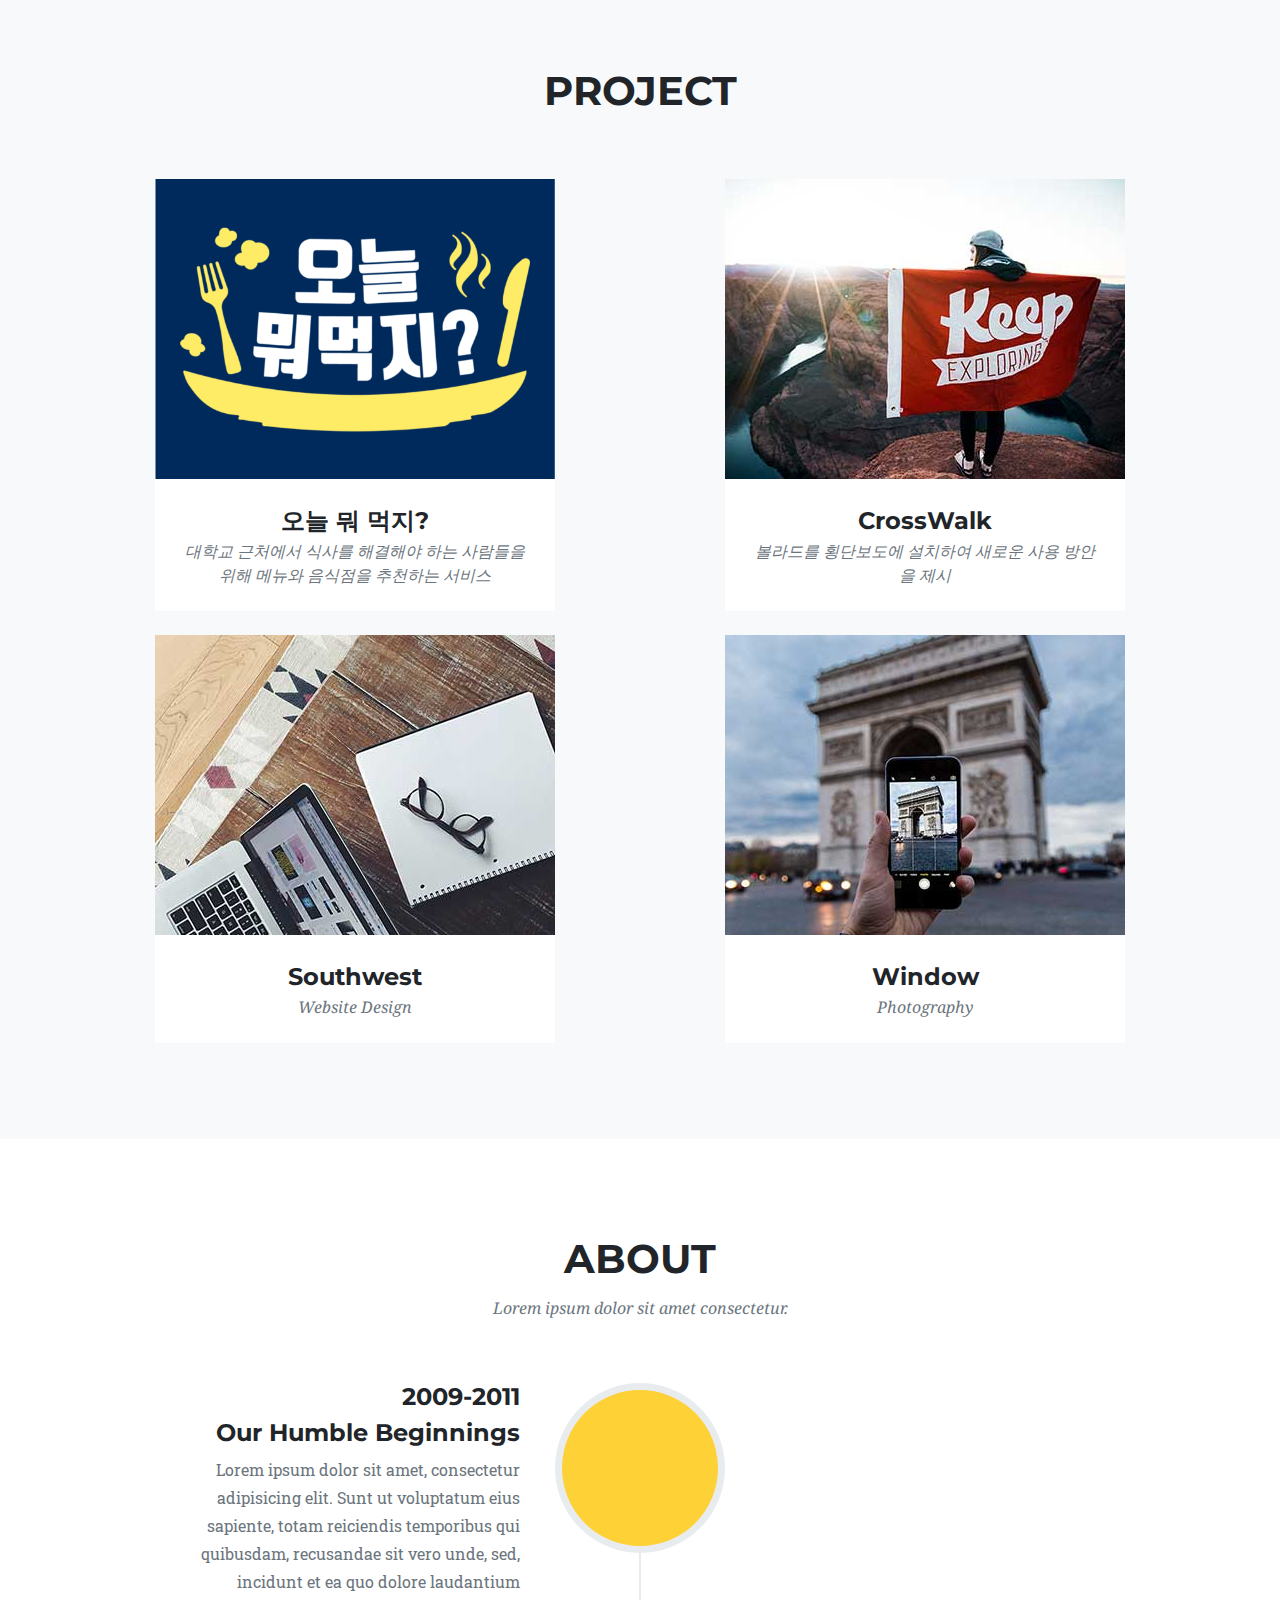
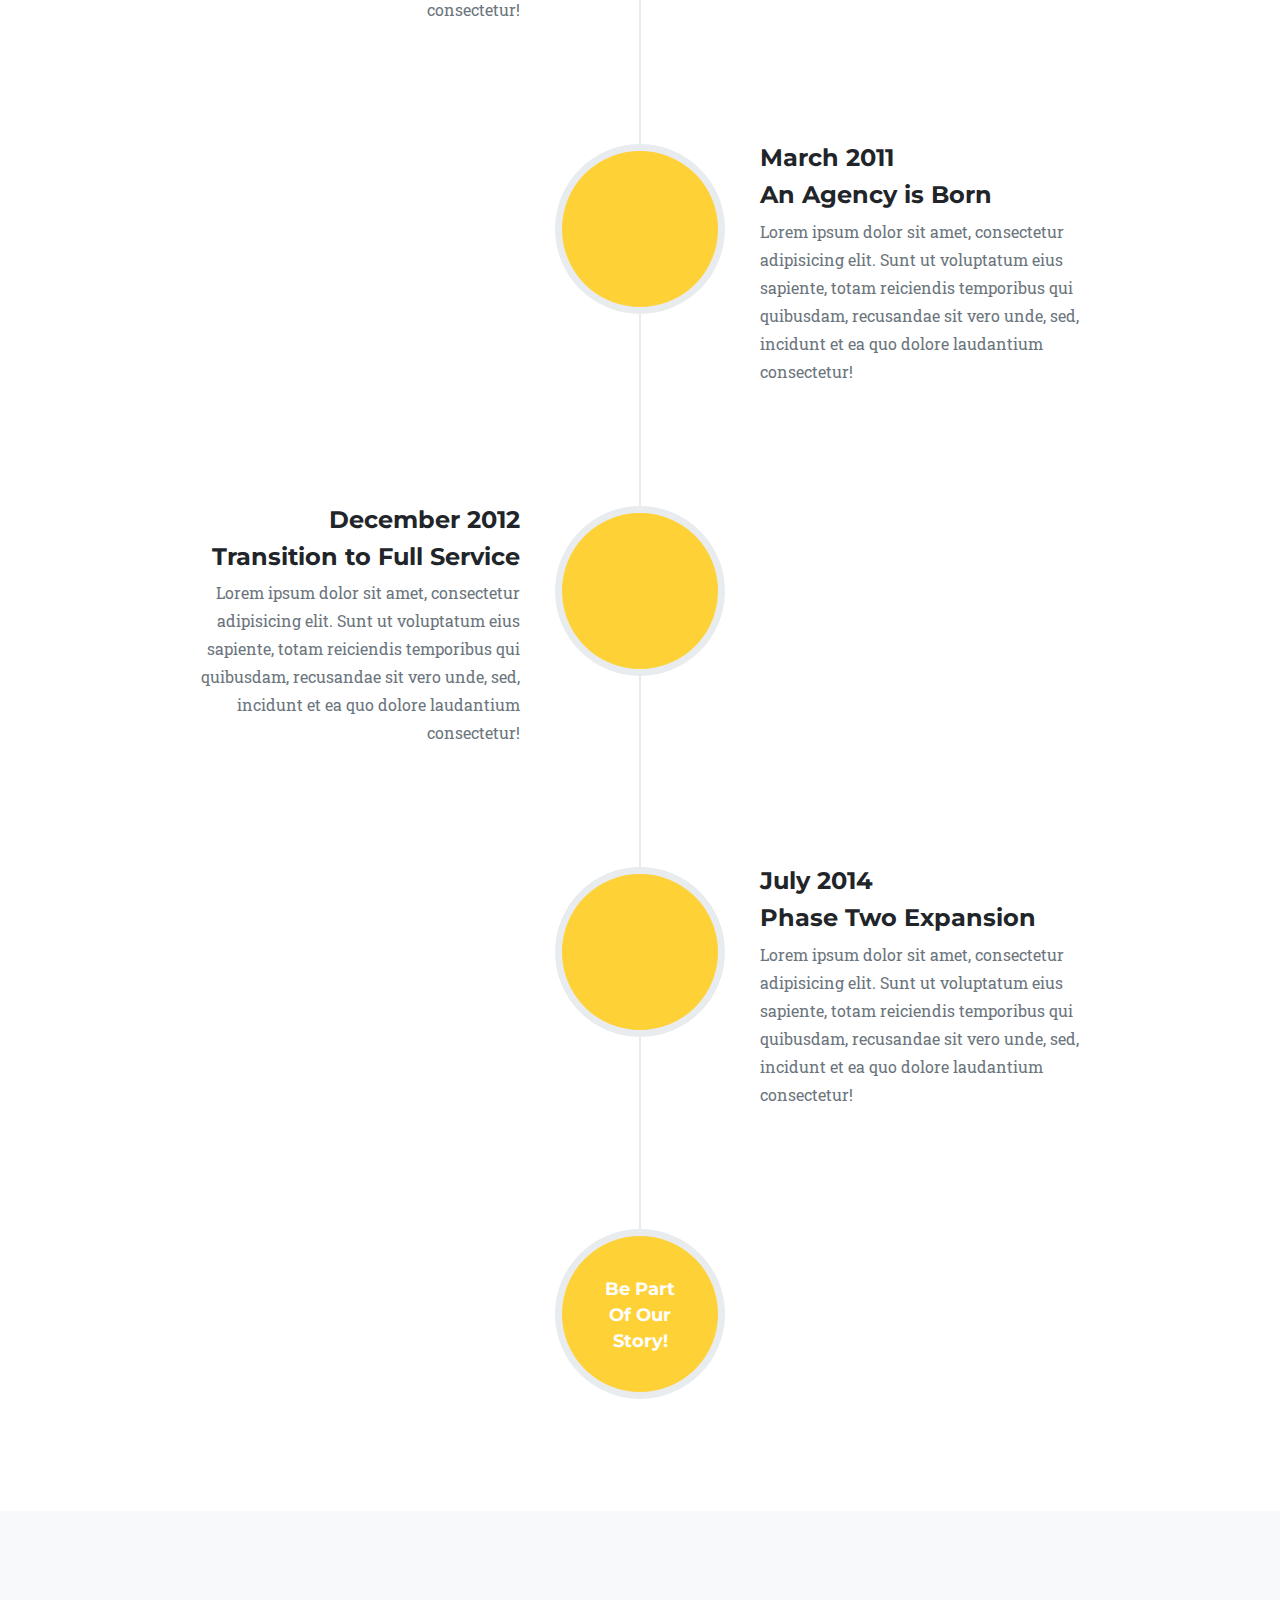
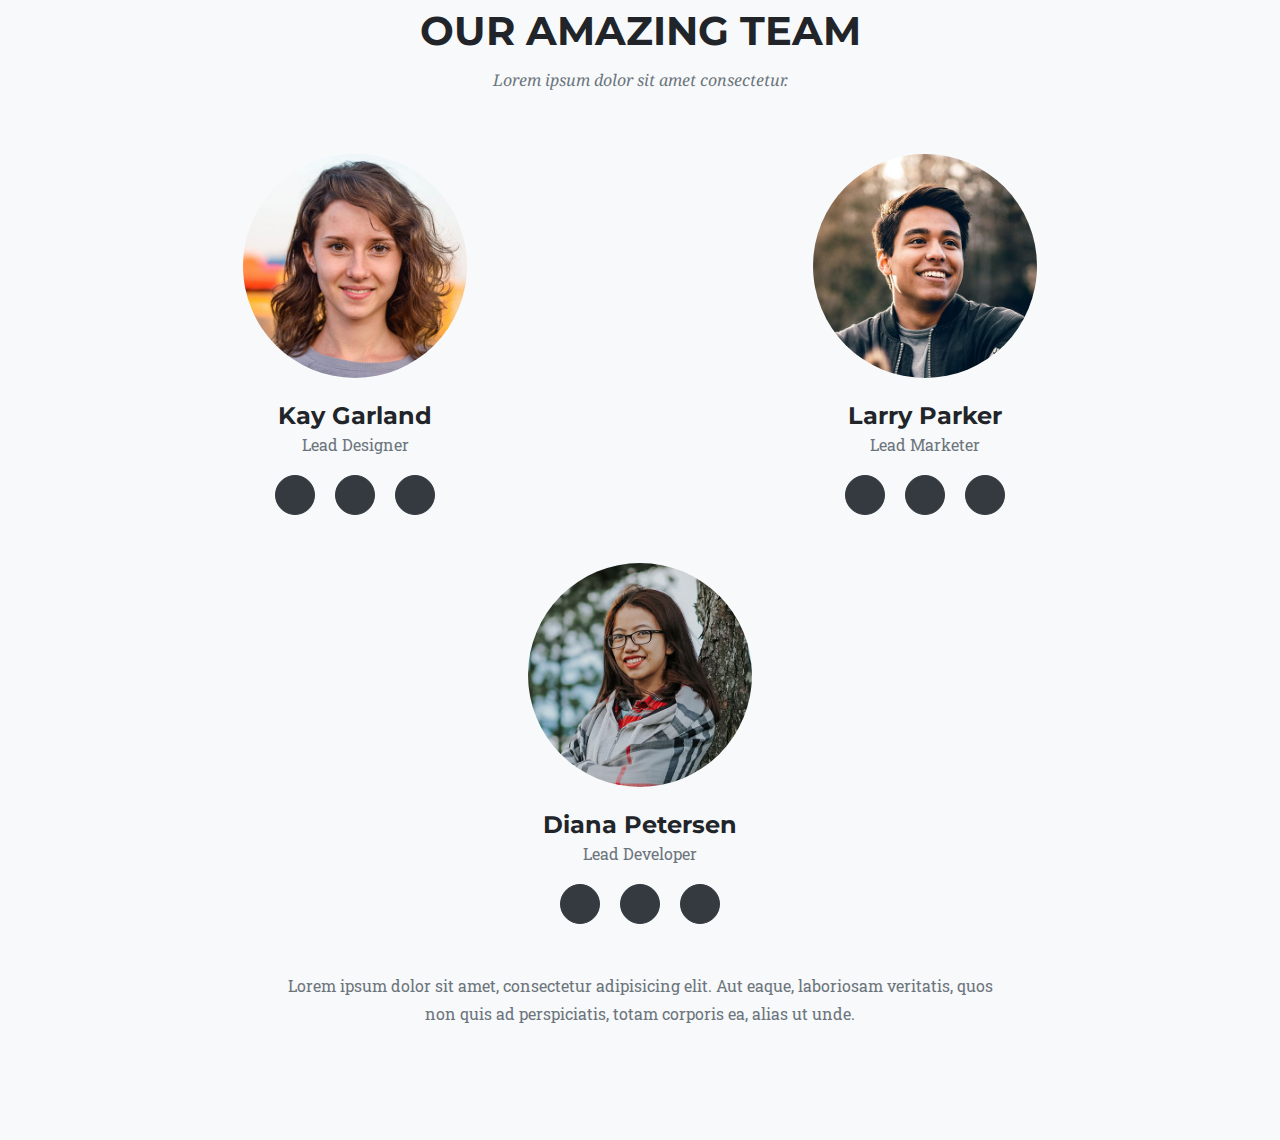
==== commit fb42cdaf: "portfolio" ====
--- a/index.html
+++ b/index.html
@@ -1,548 +1,475 @@
 <!DOCTYPE html>
 <html lang="en">
     <head>
-        <meta charset="utf-8" />
-        <meta name="viewport" content="width=device-width, initial-scale=1, shrink-to-fit=no" />
-        <meta name="description" content="" />
-        <meta name="author" content="" />
-        <title>Agency - Start Bootstrap Theme</title>
-        <link rel="icon" type="image/x-icon" href="assets/img/favicon.ico" />
-        <!-- Font Awesome icons (free version)-->
-        <script src="https://use.fontawesome.com/releases/v5.15.1/js/all.js" crossorigin="anonymous"></script>
-        <!-- Google fonts-->
-        <link href="https://fonts.googleapis.com/css?family=Montserrat:400,700" rel="stylesheet" type="text/css" />
-        <link href="https://fonts.googleapis.com/css?family=Droid+Serif:400,700,400italic,700italic" rel="stylesheet" type="text/css" />
-        <link href="https://fonts.googleapis.com/css?family=Roboto+Slab:400,100,300,700" rel="stylesheet" type="text/css" />
-        <!-- Core theme CSS (includes Bootstrap)-->
-        <link href="css/styles.css" rel="stylesheet" />
-    </head>
-    <body id="page-top">
-        <!-- Navigation-->
-        <nav class="navbar navbar-expand-lg navbar-dark fixed-top" id="mainNav">
-            <div class="container">
-                <a class="navbar-brand js-scroll-trigger" href="#page-top"><img src="assets/img/navbar-logo.svg" alt="" /></a>
-                <button class="navbar-toggler navbar-toggler-right" type="button" data-toggle="collapse" data-target="#navbarResponsive" aria-controls="navbarResponsive" aria-expanded="false" aria-label="Toggle navigation">
-                    Menu
-                    <i class="fas fa-bars ml-1"></i>
-                </button>
-                <div class="collapse navbar-collapse" id="navbarResponsive">
-                    <ul class="navbar-nav text-uppercase ml-auto">
-                        <li class="nav-item"><a class="nav-link js-scroll-trigger" href="#services">Services</a></li>
-                        <li class="nav-item"><a class="nav-link js-scroll-trigger" href="#portfolio">Portfolio</a></li>
-                        <li class="nav-item"><a class="nav-link js-scroll-trigger" href="#about">About</a></li>
-                        <li class="nav-item"><a class="nav-link js-scroll-trigger" href="#team">Team</a></li>
-                        <li class="nav-item"><a class="nav-link js-scroll-trigger" href="#contact">Contact</a></li>
-                    </ul>
-                </div>
-            </div>
-        </nav>
-        <!-- Masthead-->
-        <header class="masthead">
-            <div class="container">
-                <div class="masthead-subheading">Welcome To Our Studio!</div>
-                <div class="masthead-heading text-uppercase">It's Nice To Meet You</div>
-                <a class="btn btn-primary btn-xl text-uppercase js-scroll-trigger" href="#services">Tell Me More</a>
-            </div>
-        </header>
-        <!-- Services-->
-        <section class="page-section" id="services">
-            <div class="container">
-                <div class="text-center">
-                    <h2 class="section-heading text-uppercase">Services</h2>
-                    <h3 class="section-subheading text-muted">Lorem ipsum dolor sit amet consectetur.</h3>
-                </div>
-                <div class="row text-center">
-                    <div class="col-md-4">
-                        <span class="fa-stack fa-4x">
-                            <i class="fas fa-circle fa-stack-2x text-primary"></i>
-                            <i class="fas fa-shopping-cart fa-stack-1x fa-inverse"></i>
-                        </span>
-                        <h4 class="my-3">E-Commerce</h4>
-                        <p class="text-muted">Lorem ipsum dolor sit amet, consectetur adipisicing elit. Minima maxime quam architecto quo inventore harum ex magni, dicta impedit.</p>
-                    </div>
-                    <div class="col-md-4">
-                        <span class="fa-stack fa-4x">
-                            <i class="fas fa-circle fa-stack-2x text-primary"></i>
-                            <i class="fas fa-laptop fa-stack-1x fa-inverse"></i>
-                        </span>
-                        <h4 class="my-3">Responsive Design</h4>
-                        <p class="text-muted">Lorem ipsum dolor sit amet, consectetur adipisicing elit. Minima maxime quam architecto quo inventore harum ex magni, dicta impedit.</p>
-                    </div>
-                    <div class="col-md-4">
-                        <span class="fa-stack fa-4x">
-                            <i class="fas fa-circle fa-stack-2x text-primary"></i>
-                            <i class="fas fa-lock fa-stack-1x fa-inverse"></i>
-                        </span>
-                        <h4 class="my-3">Web Security</h4>
-                        <p class="text-muted">Lorem ipsum dolor sit amet, consectetur adipisicing elit. Minima maxime quam architecto quo inventore harum ex magni, dicta impedit.</p>
-                    </div>
-                </div>
-            </div>
-        </section>
-        <!-- Portfolio Grid-->
-        <section class="page-section bg-light" id="portfolio">
-            <div class="container">
-                <div class="text-center">
-                    <h2 class="section-heading text-uppercase">Portfolio</h2>
-                    <h3 class="section-subheading text-muted">Lorem ipsum dolor sit amet consectetur.</h3>
-                </div>
-                <div class="row">
-                    <div class="col-lg-4 col-sm-6 mb-4">
-                        <div class="portfolio-item">
-                            <a class="portfolio-link" data-toggle="modal" href="#portfolioModal1">
-                                <div class="portfolio-hover">
-                                    <div class="portfolio-hover-content"><i class="fas fa-plus fa-3x"></i></div>
-                                </div>
-                                <img class="img-fluid" src="assets/img/portfolio/01-thumbnail.jpg" alt="" />
-                            </a>
-                            <div class="portfolio-caption">
-                                <div class="portfolio-caption-heading">Threads</div>
-                                <div class="portfolio-caption-subheading text-muted">Illustration</div>
-                            </div>
-                        </div>
-                    </div>
-                    <div class="col-lg-4 col-sm-6 mb-4">
-                        <div class="portfolio-item">
-                            <a class="portfolio-link" data-toggle="modal" href="#portfolioModal2">
-                                <div class="portfolio-hover">
-                                    <div class="portfolio-hover-content"><i class="fas fa-plus fa-3x"></i></div>
-                                </div>
-                                <img class="img-fluid" src="assets/img/portfolio/02-thumbnail.jpg" alt="" />
-                            </a>
-                            <div class="portfolio-caption">
-                                <div class="portfolio-caption-heading">Explore</div>
-                                <div class="portfolio-caption-subheading text-muted">Graphic Design</div>
-                            </div>
-                        </div>
-                    </div>
-                    <div class="col-lg-4 col-sm-6 mb-4">
-                        <div class="portfolio-item">
-                            <a class="portfolio-link" data-toggle="modal" href="#portfolioModal3">
-                                <div class="portfolio-hover">
-                                    <div class="portfolio-hover-content"><i class="fas fa-plus fa-3x"></i></div>
-                                </div>
-                                <img class="img-fluid" src="assets/img/portfolio/03-thumbnail.jpg" alt="" />
-                            </a>
-                            <div class="portfolio-caption">
-                                <div class="portfolio-caption-heading">Finish</div>
-                                <div class="portfolio-caption-subheading text-muted">Identity</div>
-                            </div>
-                        </div>
-                    </div>
-                    <div class="col-lg-4 col-sm-6 mb-4 mb-lg-0">
-                        <div class="portfolio-item">
-                            <a class="portfolio-link" data-toggle="modal" href="#portfolioModal4">
-                                <div class="portfolio-hover">
-                                    <div class="portfolio-hover-content"><i class="fas fa-plus fa-3x"></i></div>
-                                </div>
-                                <img class="img-fluid" src="assets/img/portfolio/04-thumbnail.jpg" alt="" />
-                            </a>
-                            <div class="portfolio-caption">
-                                <div class="portfolio-caption-heading">Lines</div>
-                                <div class="portfolio-caption-subheading text-muted">Branding</div>
-                            </div>
-                        </div>
-                    </div>
-                    <div class="col-lg-4 col-sm-6 mb-4 mb-sm-0">
-                        <div class="portfolio-item">
-                            <a class="portfolio-link" data-toggle="modal" href="#portfolioModal5">
-                                <div class="portfolio-hover">
-                                    <div class="portfolio-hover-content"><i class="fas fa-plus fa-3x"></i></div>
-                                </div>
-                                <img class="img-fluid" src="assets/img/portfolio/05-thumbnail.jpg" alt="" />
-                            </a>
-                            <div class="portfolio-caption">
-                                <div class="portfolio-caption-heading">Southwest</div>
-                                <div class="portfolio-caption-subheading text-muted">Website Design</div>
-                            </div>
-                        </div>
-                    </div>
-                    <div class="col-lg-4 col-sm-6">
-                        <div class="portfolio-item">
-                            <a class="portfolio-link" data-toggle="modal" href="#portfolioModal6">
-                                <div class="portfolio-hover">
-                                    <div class="portfolio-hover-content"><i class="fas fa-plus fa-3x"></i></div>
-                                </div>
-                                <img class="img-fluid" src="assets/img/portfolio/06-thumbnail.jpg" alt="" />
-                            </a>
-                            <div class="portfolio-caption">
-                                <div class="portfolio-caption-heading">Window</div>
-                                <div class="portfolio-caption-subheading text-muted">Photography</div>
-                            </div>
-                        </div>
-                    </div>
-                </div>
-            </div>
-        </section>
-        <!-- About-->
-        <section class="page-section" id="about">
-            <div class="container">
-                <div class="text-center">
-                    <h2 class="section-heading text-uppercase">About</h2>
-                    <h3 class="section-subheading text-muted">Lorem ipsum dolor sit amet consectetur.</h3>
-                </div>
-                <ul class="timeline">
-                    <li>
-                        <div class="timeline-image"><img class="rounded-circle img-fluid" src="assets/img/about/1.jpg" alt="" /></div>
-                        <div class="timeline-panel">
-                            <div class="timeline-heading">
-                                <h4>2009-2011</h4>
-                                <h4 class="subheading">Our Humble Beginnings</h4>
-                            </div>
-                            <div class="timeline-body"><p class="text-muted">Lorem ipsum dolor sit amet, consectetur adipisicing elit. Sunt ut voluptatum eius sapiente, totam reiciendis temporibus qui quibusdam, recusandae sit vero unde, sed, incidunt et ea quo dolore laudantium consectetur!</p></div>
-                        </div>
-                    </li>
-                    <li class="timeline-inverted">
-                        <div class="timeline-image"><img class="rounded-circle img-fluid" src="assets/img/about/2.jpg" alt="" /></div>
-                        <div class="timeline-panel">
-                            <div class="timeline-heading">
-                                <h4>March 2011</h4>
-                                <h4 class="subheading">An Agency is Born</h4>
-                            </div>
-                            <div class="timeline-body"><p class="text-muted">Lorem ipsum dolor sit amet, consectetur adipisicing elit. Sunt ut voluptatum eius sapiente, totam reiciendis temporibus qui quibusdam, recusandae sit vero unde, sed, incidunt et ea quo dolore laudantium consectetur!</p></div>
-                        </div>
-                    </li>
-                    <li>
-                        <div class="timeline-image"><img class="rounded-circle img-fluid" src="assets/img/about/3.jpg" alt="" /></div>
-                        <div class="timeline-panel">
-                            <div class="timeline-heading">
-                                <h4>December 2012</h4>
-                                <h4 class="subheading">Transition to Full Service</h4>
-                            </div>
-                            <div class="timeline-body"><p class="text-muted">Lorem ipsum dolor sit amet, consectetur adipisicing elit. Sunt ut voluptatum eius sapiente, totam reiciendis temporibus qui quibusdam, recusandae sit vero unde, sed, incidunt et ea quo dolore laudantium consectetur!</p></div>
-                        </div>
-                    </li>
-                    <li class="timeline-inverted">
-                        <div class="timeline-image"><img class="rounded-circle img-fluid" src="assets/img/about/4.jpg" alt="" /></div>
-                        <div class="timeline-panel">
-                            <div class="timeline-heading">
-                                <h4>July 2014</h4>
-                                <h4 class="subheading">Phase Two Expansion</h4>
-                            </div>
-                            <div class="timeline-body"><p class="text-muted">Lorem ipsum dolor sit amet, consectetur adipisicing elit. Sunt ut voluptatum eius sapiente, totam reiciendis temporibus qui quibusdam, recusandae sit vero unde, sed, incidunt et ea quo dolore laudantium consectetur!</p></div>
-                        </div>
-                    </li>
-                    <li class="timeline-inverted">
-                        <div class="timeline-image">
-                            <h4>
-                                Be Part
-                                <br />
-                                Of Our
-                                <br />
-                                Story!
-                            </h4>
-                        </div>
-                    </li>
+    <meta charset="utf-8" />
+    <meta name="viewport" content="width=device-width, initial-scale=1, shrink-to-fit=no" />
+    <meta name="description" content="" />
+    <meta name="author" content="" />
+    <title>지수림의 포트폴리오</title>
+    <link rel="icon" type="image/x-icon" href="assets/img/favicon.ico" />
+    <!-- Font Awesome icons (free version)-->
+    <script src="https://use.fontawesome.com/releases/v5.15.1/js/all.js" crossorigin="anonymous"></script>
+    <!-- Google fonts-->
+    <link href="https://fonts.googleapis.com/css?family=Montserrat:400,700" rel="stylesheet" type="text/css" />
+    <link href="https://fonts.googleapis.com/css?family=Droid+Serif:400,700,400italic,700italic" rel="stylesheet" type="text/css" />
+    <link href="https://fonts.googleapis.com/css?family=Roboto+Slab:400,100,300,700" rel="stylesheet" type="text/css" />
+    <!-- Core theme CSS (includes Bootstrap)-->
+    <link href="css/styles.css" rel="stylesheet" />
+</head>
+
+<body id="page-top">
+    <!-- Navigation-->
+    <nav class="navbar navbar-expand-lg navbar-dark fixed-top" id="mainNav">
+        <div class="container">
+            <a class="navbar-brand js-scroll-trigger" href="#page-top"><img src="assets/img/navbar-logo.svg" alt="" /></a>
+            <!--                여기에 로고 이미지 삽입할 예정                                                                                       -->
+            <button class="navbar-toggler navbar-toggler-right" type="button" data-toggle="collapse" data-target="#navbarResponsive" aria-controls="navbarResponsive" aria-expanded="false" aria-label="Toggle navigation">
+                Menu
+                <i class="fas fa-bars ml-1"></i>
+            </button>
+            <div class="collapse navbar-collapse" id="navbarResponsive">
+                <ul class="navbar-nav text-uppercase ml-auto">
+                    <li class="nav-item"><a class="nav-link js-scroll-trigger" href="#aboutme">about</a></li>
+                    <li class="nav-item"><a class="nav-link js-scroll-trigger" href="#portfolio">project</a></li>
+                    <li class="nav-item"><a class="nav-link js-scroll-trigger" href="#about">About</a></li>
+                    <li class="nav-item"><a class="nav-link js-scroll-trigger" href="#team">Team</a></li>
+                    <li class="nav-item"><a class="nav-link js-scroll-trigger" href="#contact">Contact</a></li>
                 </ul>
             </div>
-        </section>
-        <!-- Team-->
-        <section class="page-section bg-light" id="team">
-            <div class="container">
-                <div class="text-center">
-                    <h2 class="section-heading text-uppercase">Our Amazing Team</h2>
-                    <h3 class="section-subheading text-muted">Lorem ipsum dolor sit amet consectetur.</h3>
-                </div>
-                <div class="row">
-                    <div class="col-lg-4">
-                        <div class="team-member">
-                            <img class="mx-auto rounded-circle" src="assets/img/team/1.jpg" alt="" />
-                            <h4>Kay Garland</h4>
-                            <p class="text-muted">Lead Designer</p>
-                            <a class="btn btn-dark btn-social mx-2" href="#!"><i class="fab fa-twitter"></i></a>
-                            <a class="btn btn-dark btn-social mx-2" href="#!"><i class="fab fa-facebook-f"></i></a>
-                            <a class="btn btn-dark btn-social mx-2" href="#!"><i class="fab fa-linkedin-in"></i></a>
-                        </div>
-                    </div>
-                    <div class="col-lg-4">
-                        <div class="team-member">
-                            <img class="mx-auto rounded-circle" src="assets/img/team/2.jpg" alt="" />
-                            <h4>Larry Parker</h4>
-                            <p class="text-muted">Lead Marketer</p>
-                            <a class="btn btn-dark btn-social mx-2" href="#!"><i class="fab fa-twitter"></i></a>
-                            <a class="btn btn-dark btn-social mx-2" href="#!"><i class="fab fa-facebook-f"></i></a>
-                            <a class="btn btn-dark btn-social mx-2" href="#!"><i class="fab fa-linkedin-in"></i></a>
-                        </div>
-                    </div>
-                    <div class="col-lg-4">
-                        <div class="team-member">
-                            <img class="mx-auto rounded-circle" src="assets/img/team/3.jpg" alt="" />
-                            <h4>Diana Petersen</h4>
-                            <p class="text-muted">Lead Developer</p>
-                            <a class="btn btn-dark btn-social mx-2" href="#!"><i class="fab fa-twitter"></i></a>
-                            <a class="btn btn-dark btn-social mx-2" href="#!"><i class="fab fa-facebook-f"></i></a>
-                            <a class="btn btn-dark btn-social mx-2" href="#!"><i class="fab fa-linkedin-in"></i></a>
-                        </div>
-                    </div>
-                </div>
-                <div class="row">
-                    <div class="col-lg-8 mx-auto text-center"><p class="large text-muted">Lorem ipsum dolor sit amet, consectetur adipisicing elit. Aut eaque, laboriosam veritatis, quos non quis ad perspiciatis, totam corporis ea, alias ut unde.</p></div>
-                </div>
-            </div>
-        </section>
-        <!-- Clients-->
-        <div class="py-5">
-            <div class="container">
-                <div class="row">
-                    <div class="col-md-3 col-sm-6 my-3">
-                        <a href="#!"><img class="img-fluid d-block mx-auto" src="assets/img/logos/envato.jpg" alt="" /></a>
-                    </div>
-                    <div class="col-md-3 col-sm-6 my-3">
-                        <a href="#!"><img class="img-fluid d-block mx-auto" src="assets/img/logos/designmodo.jpg" alt="" /></a>
-                    </div>
-                    <div class="col-md-3 col-sm-6 my-3">
-                        <a href="#!"><img class="img-fluid d-block mx-auto" src="assets/img/logos/themeforest.jpg" alt="" /></a>
-                    </div>
-                    <div class="col-md-3 col-sm-6 my-3">
-                        <a href="#!"><img class="img-fluid d-block mx-auto" src="assets/img/logos/creative-market.jpg" alt="" /></a>
-                    </div>
-                </div>
-            </div>
-        </div>
-        <!-- Contact-->
-        <section class="page-section" id="contact">
-            <div class="container">
-                <div class="text-center">
-                    <h2 class="section-heading text-uppercase">Contact Us</h2>
-                    <h3 class="section-subheading text-muted">Lorem ipsum dolor sit amet consectetur.</h3>
-                </div>
-                <form id="contactForm" name="sentMessage" novalidate="novalidate">
-                    <div class="row align-items-stretch mb-5">
-                        <div class="col-md-6">
-                            <div class="form-group">
-                                <input class="form-control" id="name" type="text" placeholder="Your Name *" required="required" data-validation-required-message="Please enter your name." />
-                                <p class="help-block text-danger"></p>
-                            </div>
-                            <div class="form-group">
-                                <input class="form-control" id="email" type="email" placeholder="Your Email *" required="required" data-validation-required-message="Please enter your email address." />
-                                <p class="help-block text-danger"></p>
-                            </div>
-                            <div class="form-group mb-md-0">
-                                <input class="form-control" id="phone" type="tel" placeholder="Your Phone *" required="required" data-validation-required-message="Please enter your phone number." />
-                                <p class="help-block text-danger"></p>
-                            </div>
-                        </div>
-                        <div class="col-md-6">
-                            <div class="form-group form-group-textarea mb-md-0">
-                                <textarea class="form-control" id="message" placeholder="Your Message *" required="required" data-validation-required-message="Please enter a message."></textarea>
-                                <p class="help-block text-danger"></p>
-                            </div>
-                        </div>
-                    </div>
-                    <div class="text-center">
-                        <div id="success"></div>
-                        <button class="btn btn-primary btn-xl text-uppercase" id="sendMessageButton" type="submit">Send Message</button>
-                    </div>
-                </form>
-            </div>
-        </section>
-        <!-- Footer-->
-        <footer class="footer py-4">
-            <div class="container">
-                <div class="row align-items-center">
-                    <div class="col-lg-4 text-lg-left">Copyright © Your Website 2020</div>
-                    <div class="col-lg-4 my-3 my-lg-0">
+        </div>
+    </nav>
+    <!-- Masthead-->
+    <header class="masthead">
+        <div class="container">
+            <div class="masthead-subheading">Jisulim's portfolio</div>
+            <div class="masthead-heading">Android Developer</div>
+            <a class="btn btn-primary btn-xl text-uppercase js-scroll-trigger" href="#aboutme">Take a tour</a>
+        </div>
+    </header>
+    <!-- about-->
+    <section class="page-section" id="aboutme">
+        <div class="container">
+            <div class="text-center">
+                <h2 class="section-heading text-uppercase">About</h2>
+                <h3 class="section-subheading text-muted">Android Developer with Kotlin.</h3>
+            </div>
+            <div class="row">
+                <div class="col-lg-4">
+                    <div class="team-member">
+                        <img class="mx-auto rounded-circle" src="assets/img/about/1.jpeg" alt="" />
+                        <h3><br />지수림</h3>
+                        <p class="text-muted">안녕하세요! 한밭대학교 정보통신공학과에 재학중인 지수림입니다. Wisoft Lab.에서 여러 분야를 접하고 경험하면서 안드로이드 개발자의 꿈을 키우게 되었습니다.</p>
+                        <a class="btn btn-dark btn-social mx-2" href="https://github.com/jisulim0"><i class="fab fa-github"></i></a>
+                        <a class="btn btn-dark btn-social mx-2" href="https://www.instagram.com/jiriming/"><i class="fab fa-instagram"></i></a>
+                        <a class="btn btn-dark btn-social mx-2" href="mailto:chltmdgus06@naver.com"><i class="far fa-envelope"></i></a>
+                    </div>
+                </div>
+            </div>
+        </div>
+    </section>
+    <!-- Portfolio Grid-->
+    <section class="page-section bg-light" id="portfolio">
+        <div class="container">
+            <div class="text-center">
+                <h2 class="section-heading text-uppercase">project</h2>
+                <h3 class="section-subheading text-muted"></h3>
+            </div>
+            <div class="row">
+                <div class="col-lg-4 col-sm-6 mb-4">
+                    <div class="portfolio-item">
+                        <a class="portfolio-link" data-toggle="modal" href="#portfolioModal1">
+                            <div class="portfolio-hover">
+                                <div class="portfolio-hover-content"><i class="fas fa-plus fa-3x"></i></div>
+                            </div>
+                            <img class="img-fluid" src="assets/img/portfolio/01-thumbnail.png" alt="" />
+                        </a>
+                        <div class="portfolio-caption">
+                            <div class="portfolio-caption-heading">오늘 뭐 먹지?</div>
+                            <div class="portfolio-caption-subheading text-muted">대학교 근처에서 식사를 해결해야 하는 사람들을 위해 메뉴와 음식점을 추천하는 서비스</div>
+                        </div>
+                    </div>
+                </div>
+                <div class="col-lg-4 col-sm-6 mb-4">
+                    <div class="portfolio-item">
+                        <a class="portfolio-link" data-toggle="modal" href="#portfolioModal2">
+                            <div class="portfolio-hover">
+                                <div class="portfolio-hover-content"><i class="fas fa-plus fa-3x"></i></div>
+                            </div>
+                            <img class="img-fluid" src="assets/img/portfolio/02-thumbnail.jpg" alt="" />
+                        </a>
+                        <div class="portfolio-caption">
+                            <div class="portfolio-caption-heading">CrossWalk</div>
+                            <div class="portfolio-caption-subheading text-muted">볼라드를 횡단보도에 설치하여 새로운 사용 방안을 제시</div>
+                        </div>
+                    </div>
+                </div>
+                <div class="col-lg-4 col-sm-6 mb-4 mb-sm-0">
+                    <div class="portfolio-item">
+                        <a class="portfolio-link" data-toggle="modal" href="#portfolioModal5">
+                            <div class="portfolio-hover">
+                                <div class="portfolio-hover-content"><i class="fas fa-plus fa-3x"></i></div>
+                            </div>
+                            <img class="img-fluid" src="assets/img/portfolio/05-thumbnail.jpg" alt="" />
+                        </a>
+                        <div class="portfolio-caption">
+                            <div class="portfolio-caption-heading">Southwest</div>
+                            <div class="portfolio-caption-subheading text-muted">Website Design</div>
+                        </div>
+                    </div>
+                </div>
+                <div class="col-lg-4 col-sm-6">
+                    <div class="portfolio-item">
+                        <a class="portfolio-link" data-toggle="modal" href="#portfolioModal6">
+                            <div class="portfolio-hover">
+                                <div class="portfolio-hover-content"><i class="fas fa-plus fa-3x"></i></div>
+                            </div>
+                            <img class="img-fluid" src="assets/img/portfolio/06-thumbnail.jpg" alt="" />
+                        </a>
+                        <div class="portfolio-caption">
+                            <div class="portfolio-caption-heading">Window</div>
+                            <div class="portfolio-caption-subheading text-muted">Photography</div>
+                        </div>
+                    </div>
+                </div>
+            </div>
+        </div>
+    </section>
+    <!-- About-->
+    <section class="page-section" id="about">
+        <div class="container">
+            <div class="text-center">
+                <h2 class="section-heading text-uppercase">About</h2>
+                <h3 class="section-subheading text-muted">Lorem ipsum dolor sit amet consectetur.</h3>
+            </div>
+            <ul class="timeline">
+                <li>
+                    <div class="timeline-image"><img class="rounded-circle img-fluid" src="assets/img/about/1.jpg" alt="" /></div>
+                    <div class="timeline-panel">
+                        <div class="timeline-heading">
+                            <h4>2009-2011</h4>
+                            <h4 class="subheading">Our Humble Beginnings</h4>
+                        </div>
+                        <div class="timeline-body">
+                            <p class="text-muted">Lorem ipsum dolor sit amet, consectetur adipisicing elit. Sunt ut voluptatum eius sapiente, totam reiciendis temporibus qui quibusdam, recusandae sit vero unde, sed, incidunt et ea quo dolore laudantium consectetur!</p>
+                        </div>
+                    </div>
+                </li>
+                <li class="timeline-inverted">
+                    <div class="timeline-image"><img class="rounded-circle img-fluid" src="assets/img/about/2.jpg" alt="" /></div>
+                    <div class="timeline-panel">
+                        <div class="timeline-heading">
+                            <h4>March 2011</h4>
+                            <h4 class="subheading">An Agency is Born</h4>
+                        </div>
+                        <div class="timeline-body">
+                            <p class="text-muted">Lorem ipsum dolor sit amet, consectetur adipisicing elit. Sunt ut voluptatum eius sapiente, totam reiciendis temporibus qui quibusdam, recusandae sit vero unde, sed, incidunt et ea quo dolore laudantium consectetur!</p>
+                        </div>
+                    </div>
+                </li>
+                <li>
+                    <div class="timeline-image"><img class="rounded-circle img-fluid" src="assets/img/about/3.jpg" alt="" /></div>
+                    <div class="timeline-panel">
+                        <div class="timeline-heading">
+                            <h4>December 2012</h4>
+                            <h4 class="subheading">Transition to Full Service</h4>
+                        </div>
+                        <div class="timeline-body">
+                            <p class="text-muted">Lorem ipsum dolor sit amet, consectetur adipisicing elit. Sunt ut voluptatum eius sapiente, totam reiciendis temporibus qui quibusdam, recusandae sit vero unde, sed, incidunt et ea quo dolore laudantium consectetur!</p>
+                        </div>
+                    </div>
+                </li>
+                <li class="timeline-inverted">
+                    <div class="timeline-image"><img class="rounded-circle img-fluid" src="assets/img/about/4.jpg" alt="" /></div>
+                    <div class="timeline-panel">
+                        <div class="timeline-heading">
+                            <h4>July 2014</h4>
+                            <h4 class="subheading">Phase Two Expansion</h4>
+                        </div>
+                        <div class="timeline-body">
+                            <p class="text-muted">Lorem ipsum dolor sit amet, consectetur adipisicing elit. Sunt ut voluptatum eius sapiente, totam reiciendis temporibus qui quibusdam, recusandae sit vero unde, sed, incidunt et ea quo dolore laudantium consectetur!</p>
+                        </div>
+                    </div>
+                </li>
+                <li class="timeline-inverted">
+                    <div class="timeline-image">
+                        <h4>
+                            Be Part
+                            <br />
+                            Of Our
+                            <br />
+                            Story!
+                        </h4>
+                    </div>
+                </li>
+            </ul>
+        </div>
+    </section>
+    <!-- Team-->
+    <section class="page-section bg-light" id="team">
+        <div class="container">
+            <div class="text-center">
+                <h2 class="section-heading text-uppercase">Our Amazing Team</h2>
+                <h3 class="section-subheading text-muted">Lorem ipsum dolor sit amet consectetur.</h3>
+            </div>
+            <div class="row">
+                <div class="col-lg-4">
+                    <div class="team-member">
+                        <img class="mx-auto rounded-circle" src="assets/img/team/1.jpg" alt="" />
+                        <h4>Kay Garland</h4>
+                        <p class="text-muted">Lead Designer</p>
                         <a class="btn btn-dark btn-social mx-2" href="#!"><i class="fab fa-twitter"></i></a>
                         <a class="btn btn-dark btn-social mx-2" href="#!"><i class="fab fa-facebook-f"></i></a>
                         <a class="btn btn-dark btn-social mx-2" href="#!"><i class="fab fa-linkedin-in"></i></a>
                     </div>
-                    <div class="col-lg-4 text-lg-right">
-                        <a class="mr-3" href="#!">Privacy Policy</a>
-                        <a href="#!">Terms of Use</a>
-                    </div>
-                </div>
-            </div>
-        </footer>
-        <!-- Portfolio Modals-->
-        <!-- Modal 1-->
-        <div class="portfolio-modal modal fade" id="portfolioModal1" tabindex="-1" role="dialog" aria-hidden="true">
-            <div class="modal-dialog">
-                <div class="modal-content">
-                    <div class="close-modal" data-dismiss="modal"><img src="assets/img/close-icon.svg" alt="Close modal" /></div>
-                    <div class="container">
-                        <div class="row justify-content-center">
-                            <div class="col-lg-8">
-                                <div class="modal-body">
-                                    <!-- Project Details Go Here-->
-                                    <h2 class="text-uppercase">Project Name</h2>
-                                    <p class="item-intro text-muted">Lorem ipsum dolor sit amet consectetur.</p>
-                                    <img class="img-fluid d-block mx-auto" src="assets/img/portfolio/01-full.jpg" alt="" />
-                                    <p>Use this area to describe your project. Lorem ipsum dolor sit amet, consectetur adipisicing elit. Est blanditiis dolorem culpa incidunt minus dignissimos deserunt repellat aperiam quasi sunt officia expedita beatae cupiditate, maiores repudiandae, nostrum, reiciendis facere nemo!</p>
-                                    <ul class="list-inline">
-                                        <li>Date: January 2020</li>
-                                        <li>Client: Threads</li>
-                                        <li>Category: Illustration</li>
-                                    </ul>
-                                    <button class="btn btn-primary" data-dismiss="modal" type="button">
-                                        <i class="fas fa-times mr-1"></i>
-                                        Close Project
-                                    </button>
+                </div>
+                <div class="col-lg-4">
+                    <div class="team-member">
+                        <img class="mx-auto rounded-circle" src="assets/img/team/2.jpg" alt="" />
+                        <h4>Larry Parker</h4>
+                        <p class="text-muted">Lead Marketer</p>
+                        <a class="btn btn-dark btn-social mx-2" href="#!"><i class="fab fa-twitter"></i></a>
+                        <a class="btn btn-dark btn-social mx-2" href="#!"><i class="fab fa-facebook-f"></i></a>
+                        <a class="btn btn-dark btn-social mx-2" href="#!"><i class="fab fa-linkedin-in"></i></a>
+                    </div>
+                </div>
+                <div class="col-lg-4">
+                    <div class="team-member">
+                        <img class="mx-auto rounded-circle" src="assets/img/team/3.jpg" alt="" />
+                        <h4>Diana Petersen</h4>
+                        <p class="text-muted">Lead Developer</p>
+                        <a class="btn btn-dark btn-social mx-2" href="#!"><i class="fab fa-twitter"></i></a>
+                        <a class="btn btn-dark btn-social mx-2" href="#!"><i class="fab fa-facebook-f"></i></a>
+                        <a class="btn btn-dark btn-social mx-2" href="#!"><i class="fab fa-linkedin-in"></i></a>
+                    </div>
+                </div>
+            </div>
+            <div class="row">
+                <div class="col-lg-8 mx-auto text-center">
+                    <p class="large text-muted">Lorem ipsum dolor sit amet, consectetur adipisicing elit. Aut eaque, laboriosam veritatis, quos non quis ad perspiciatis, totam corporis ea, alias ut unde.</p>
+                </div>
+            </div>
+        </div>
+    </section>
+
+    <!-- Portfolio Modals-->
+    <!-- Modal 1-->
+    <div class="portfolio-modal modal fade" id="portfolioModal1" tabindex="-1" role="dialog" aria-hidden="true">
+        <div class="modal-dialog">
+            <div class="modal-content">
+                <div class="close-modal" data-dismiss="modal"><img src="assets/img/close-icon.svg" alt="Close modal" /></div>
+                <div class="container">
+                    <div class="row justify-content-center">
+                        <div class="col-lg-8">
+
+                            <div class="modal-body">
+                                <!-- Project Details Go Here-->
+                                <h2 class="text-uppercase">오늘 뭐 먹지?</h2>
+                                <hr class="star-primary">
+                                <p class="item-intro text-muted">&nbsp;일상 생활 속 '오늘 뭐 먹지?'는 흔한 고민입니다. 본 과제는 대학생들이 메뉴를 고민하는 시간을 줄여주기 위해 메뉴를 추천하고 그에 맞는 음식점을 제시하는 서비스입니다. 웹은 음식점 사장님들의 특정 지역 마케팅 수단으로, 앱은 서비스를 이용할 대학생들에게 음식점과 메뉴를 추천하는 도구로 제시합니다.</p>
+
+                                <br />
+
+                                <div class="column-list">
+                                    <div style="width:50%" class="column">
+                                        <h4><mark class="highlight-teal_background">Function</mark></h4>
+                                        <hr>
+                                        <ol>
+                                            <li>대학교 선택</li>
+                                            <li>추천 메뉴</li>
+                                            <li>카테고리</li>
+                                            <li>선택지를 통한 메뉴 추천</li>
+                                            <li>검색과 일일 검색 순위</li>
+                                        </ol>
+                                    </div>
+                                    <div style="width:50%" class="column">
+                                        <h4><mark class="highlight-purple_background">Used Stack</mark></h4>
+                                        <hr>
+                                        <ul>
+                                            <li>Kotlin</li>
+                                            <li>Retrofit2</li>
+                                            <li>Kakao Map API</li>
+                                            <li>AnKo</li>
+                                            <li>GitHub</li>
+                                        </ul>
+                                    </div>
                                 </div>
-                            </div>
-                        </div>
-                    </div>
-                </div>
-            </div>
-        </div>
-        <!-- Modal 2-->
-        <div class="portfolio-modal modal fade" id="portfolioModal2" tabindex="-1" role="dialog" aria-hidden="true">
-            <div class="modal-dialog">
-                <div class="modal-content">
-                    <div class="close-modal" data-dismiss="modal"><img src="assets/img/close-icon.svg" alt="Close modal" /></div>
-                    <div class="container">
-                        <div class="row justify-content-center">
-                            <div class="col-lg-8">
-                                <div class="modal-body">
-                                    <!-- Project Details Go Here-->
-                                    <h2 class="text-uppercase">Project Name</h2>
-                                    <p class="item-intro text-muted">Lorem ipsum dolor sit amet consectetur.</p>
-                                    <img class="img-fluid d-block mx-auto" src="assets/img/portfolio/02-full.jpg" alt="" />
-                                    <p>Use this area to describe your project. Lorem ipsum dolor sit amet, consectetur adipisicing elit. Est blanditiis dolorem culpa incidunt minus dignissimos deserunt repellat aperiam quasi sunt officia expedita beatae cupiditate, maiores repudiandae, nostrum, reiciendis facere nemo!</p>
-                                    <ul class="list-inline">
-                                        <li>Date: January 2020</li>
-                                        <li>Client: Explore</li>
-                                        <li>Category: Graphic Design</li>
-                                    </ul>
-                                    <button class="btn btn-primary" data-dismiss="modal" type="button">
-                                        <i class="fas fa-times mr-1"></i>
-                                        Close Project
-                                    </button>
+
+                                <br />
+                                <br />
+
+                                <div>
+                                    <h4><mark class="highlight-orange_background">Android</mark></h4>
+                                    <hr>
+                                    <h4><mark class="highlight-orange">Development</mark></h4>
+
+                                    <div>
+                                        <p class="ab">&nbsp;애플리케이션의 주목적은 '오늘 뭐 먹지?' 고민하는 대학생들에게 메뉴 추천과 그에 해당하는 음식점을 보여 줌으로써 식사를 고르는 데 도움을 주는 것입니다.</p>
+                                        <p class="ab">&nbsp;클라이언트 측 과제를 수행하기 위해서는 서버와의 통신이 필요합니다. 서버와 클라이언트 간 http 통신을 위한 인터페이스로 Retrofit을 사용함으로써, 클라이언트에서 서버로 요청을 보내면 서버는 그 요청에 대한 응답을 클라이언트에게 JSON 형태로 응답하게 됩니다. UI 부분이 사용자에게 직접적으로 노출되다 보니 디자인을 더욱더 나아 보일 수 있도록 라이브러리를 사용합니다.</p>
+                                        <p>&nbsp;본 애플리케이션은 4가지 기능을 포함합니다.</p>
+                                        <br />
+                                        <div class="column-list">
+                                            <div style="width:60%" class="column">
+                                                <img src="assets/img/portfolio/00.png" width="45%" alt="My Image">
+                                                <img src="assets/img/portfolio/01.png" width="45%" alt="My Image">
+                                            </div>
+                                            <div style="width:40%" class="column">
+                                                <p><br />&nbsp;첫째는 대학별 맞춤 음식점을 추천하기 위한 대학교 선택입니다. 이 액티비티는 최초 실행 시에만 띄워 계속된 사용에 불필요한 화면을 띄우지 않도록 합니다. 이 편리함을 제공하기 위해 대학교 최초 선택 시에만 SharedPreferences를 사용하여 학교 이름을 파일로 저장하고, 다음 실행 시에 파일을 불러 학교를 자동으로 설정할 수 있도록 합니다.</p>
+                                            </div>
+                                        </div>
+                                        <div class="column-list">
+                                            <div style="width:50%" class="column">
+                                                <p><br /><br />&nbsp;둘째는 메뉴를 정하지 못한 사람들을 위해 임의로 추천 메뉴를 제시합니다. 추천된 메뉴에서 식당 바로 가기 버튼을 클릭할 수 있습니다. 버튼 클릭 시, 메뉴와 대학 이름을 Path로 담아 서버로 요청을 합니다. 응답받은 데이터를 가공하여 사용자에게 음식점 리스트를 보여 줍니다. 제시된 음식점 목록에서 아이템을 클릭하면 해당 음식점의 메뉴와 정보를 볼 수 있습니다. 음식점 정보에는 위치, 전화번호, 오픈 시간 등 사용자에게 필요한 정보를 제공합니다. Kakao Map API를 사용하여 음식점의 위치를 마커로 표시함으로써 사용자가 보기 쉽도록 구성했습니다. 또한 음식점에 전화를 바로 거는 편의를 제공하기 위해 FloatingActionButton을 띄워 버튼 클릭 시 다이얼로 음식점의 번호가 넘어갈 수 있도록 인텐트 처리를 해주었습니다.</p>
+                                            </div>
+                                            <div style="width:50%" class="column">
+                                                <img src="assets/img/portfolio/02.png" width="40%" alt="My Image">
+                                                <img src="assets/img/portfolio/03.png" width="40%" alt="My Image">
+                                                <img src="assets/img/portfolio/04.png" width="40%" alt="My Image">
+                                                <img src="assets/img/portfolio/10.png" width="40%" alt="My Image">
+                                            </div>
+                                        </div>
+                                        <div class="column-list">
+                                            <div style="width:60%" class="column">
+                                                <img src="assets/img/portfolio/06.png" width="45%" alt="My Image">
+                                                <img src="assets/img/portfolio/07.png" width="45%" alt="My Image">
+                                            </div>
+                                            <div style="width:40%" class="column">
+                                                <p><br/>&nbsp;셋째는 대학가에 어떤 음식점들이 있는지 알고자 하는 사람들을 위해 카테고리를 제공하는 것입니다. 카테고리는 GridView로 배치를 하고, 아이템 선택 시 대학 이름과 카테고리 이름으로 서버에 요청한다. 사용자에게 응답에 대한 리스트를 보여주고, 사용자 선택에 대한 카테고리에서 다른 카테고리로 넘어가는 데 어려움이 없도록 TabLayout을 사용하여 편리함을 제공했습니다.</p>
+                                            </div>
+                                        </div>
+                                        <div class="column-list">
+                                            <div style="width:40%" class="column">
+                                                <p><br/><br/><br/>&nbsp;넷째는 음식의 특징을 제시하고, 사용자가 선택한 특징들을 통해 메뉴와 음식점을 추천해주는 맞춤형 서비스를 제공하는 것입니다. 사용자의 선택에 따라 프래그먼트를 바꿔주고, 최종 프래그먼트에 도달했을 때 해당하는 메뉴를 추천하는 것입니다.</p>
+                                            </div>
+                                            <div style="width:60%" class="column">
+                                                <img src="assets/img/portfolio/8.png" width="45%" alt="My Image">
+                                                <img src="assets/img/portfolio/9.png" width="45%" alt="My Image">
+                                            </div>
+                                        </div>
+                                    </div>
+                                    <br/><br/>
+                                    <h4><mark class="highlight-orange">Problem solving process</mark></h4>
+                                    <p>&nbsp;제시된 음식점 목록에서 아이템을 클릭하면 해당 음식점의 메뉴와 정보를 볼 수 있습니다. 애플리케이션은 사용자가 직접 마주하기 때문에 디자인과 편리함에 힘을 주는 것이 옳다고 생각하여 이 부분은 CoordinatorLayout을 사용했습니다. CoordinatorLayout도 스크롤이 필요하고, 메뉴를 보여주는 ListView도 스크롤이 필요했습니다. 이중 스크롤이 자연스럽게 동작할 수 있도록 해야 했는데, 레이아웃들의 배치를 바꿔 봐도 스크롤이 제대로 동작하지 않는 문제가 발생했습니다. 예제를 찾아보았지만, 제가 원하는 답을 얻을 순 없었습니다.</p>
+                                    <p>&nbsp;저는 항상 문제를 마주할 때마다 기본을 모르기 때문에 문제가 발생하는 것이라 생각합니다. 그래서 안드로이드 도큐먼트에서 CoordinatorLayout의 동작 원리에 대해 파악을 하고, ListView는 사용할 수 없다는 것을 깨달았습니다. NestedScrollingChild가 구현된 리스트를 사용해야 한다는 것을 알 수 있었습니다. 그 중 RecyclerView와 ExpandableListView가 눈에 들어왔는데, 각 메뉴도 카테고리가 있어야 함을 생각하여 ExpandableListView를 사용하게 되었습니다.</p>
                                 </div>
-                            </div>
-                        </div>
-                    </div>
-                </div>
-            </div>
-        </div>
-        <!-- Modal 3-->
-        <div class="portfolio-modal modal fade" id="portfolioModal3" tabindex="-1" role="dialog" aria-hidden="true">
-            <div class="modal-dialog">
-                <div class="modal-content">
-                    <div class="close-modal" data-dismiss="modal"><img src="assets/img/close-icon.svg" alt="Close modal" /></div>
-                    <div class="container">
-                        <div class="row justify-content-center">
-                            <div class="col-lg-8">
-                                <div class="modal-body">
-                                    <!-- Project Details Go Here-->
-                                    <h2 class="text-uppercase">Project Name</h2>
-                                    <p class="item-intro text-muted">Lorem ipsum dolor sit amet consectetur.</p>
-                                    <img class="img-fluid d-block mx-auto" src="assets/img/portfolio/03-full.jpg" alt="" />
-                                    <p>Use this area to describe your project. Lorem ipsum dolor sit amet, consectetur adipisicing elit. Est blanditiis dolorem culpa incidunt minus dignissimos deserunt repellat aperiam quasi sunt officia expedita beatae cupiditate, maiores repudiandae, nostrum, reiciendis facere nemo!</p>
-                                    <ul class="list-inline">
-                                        <li>Date: January 2020</li>
-                                        <li>Client: Finish</li>
-                                        <li>Category: Identity</li>
-                                    </ul>
-                                    <button class="btn btn-primary" data-dismiss="modal" type="button">
-                                        <i class="fas fa-times mr-1"></i>
-                                        Close Project
-                                    </button>
-                                </div>
-                            </div>
-                        </div>
-                    </div>
-                </div>
-            </div>
-        </div>
-        <!-- Modal 4-->
-        <div class="portfolio-modal modal fade" id="portfolioModal4" tabindex="-1" role="dialog" aria-hidden="true">
-            <div class="modal-dialog">
-                <div class="modal-content">
-                    <div class="close-modal" data-dismiss="modal"><img src="assets/img/close-icon.svg" alt="Close modal" /></div>
-                    <div class="container">
-                        <div class="row justify-content-center">
-                            <div class="col-lg-8">
-                                <div class="modal-body">
-                                    <!-- Project Details Go Here-->
-                                    <h2 class="text-uppercase">Project Name</h2>
-                                    <p class="item-intro text-muted">Lorem ipsum dolor sit amet consectetur.</p>
-                                    <img class="img-fluid d-block mx-auto" src="assets/img/portfolio/04-full.jpg" alt="" />
-                                    <p>Use this area to describe your project. Lorem ipsum dolor sit amet, consectetur adipisicing elit. Est blanditiis dolorem culpa incidunt minus dignissimos deserunt repellat aperiam quasi sunt officia expedita beatae cupiditate, maiores repudiandae, nostrum, reiciendis facere nemo!</p>
-                                    <ul class="list-inline">
-                                        <li>Date: January 2020</li>
-                                        <li>Client: Lines</li>
-                                        <li>Category: Branding</li>
-                                    </ul>
-                                    <button class="btn btn-primary" data-dismiss="modal" type="button">
-                                        <i class="fas fa-times mr-1"></i>
-                                        Close Project
-                                    </button>
-                                </div>
-                            </div>
-                        </div>
-                    </div>
-                </div>
-            </div>
-        </div>
-        <!-- Modal 5-->
-        <div class="portfolio-modal modal fade" id="portfolioModal5" tabindex="-1" role="dialog" aria-hidden="true">
-            <div class="modal-dialog">
-                <div class="modal-content">
-                    <div class="close-modal" data-dismiss="modal"><img src="assets/img/close-icon.svg" alt="Close modal" /></div>
-                    <div class="container">
-                        <div class="row justify-content-center">
-                            <div class="col-lg-8">
-                                <div class="modal-body">
-                                    <!-- Project Details Go Here-->
-                                    <h2 class="text-uppercase">Project Name</h2>
-                                    <p class="item-intro text-muted">Lorem ipsum dolor sit amet consectetur.</p>
-                                    <img class="img-fluid d-block mx-auto" src="assets/img/portfolio/05-full.jpg" alt="" />
-                                    <p>Use this area to describe your project. Lorem ipsum dolor sit amet, consectetur adipisicing elit. Est blanditiis dolorem culpa incidunt minus dignissimos deserunt repellat aperiam quasi sunt officia expedita beatae cupiditate, maiores repudiandae, nostrum, reiciendis facere nemo!</p>
-                                    <ul class="list-inline">
-                                        <li>Date: January 2020</li>
-                                        <li>Client: Southwest</li>
-                                        <li>Category: Website Design</li>
-                                    </ul>
-                                    <button class="btn btn-primary" data-dismiss="modal" type="button">
-                                        <i class="fas fa-times mr-1"></i>
-                                        Close Project
-                                    </button>
-                                </div>
-                            </div>
-                        </div>
-                    </div>
-                </div>
-            </div>
-        </div>
-        <!-- Modal 6-->
-        <div class="portfolio-modal modal fade" id="portfolioModal6" tabindex="-1" role="dialog" aria-hidden="true">
-            <div class="modal-dialog">
-                <div class="modal-content">
-                    <div class="close-modal" data-dismiss="modal"><img src="assets/img/close-icon.svg" alt="Close modal" /></div>
-                    <div class="container">
-                        <div class="row justify-content-center">
-                            <div class="col-lg-8">
-                                <div class="modal-body">
-                                    <!-- Project Details Go Here-->
-                                    <h2 class="text-uppercase">Project Name</h2>
-                                    <p class="item-intro text-muted">Lorem ipsum dolor sit amet consectetur.</p>
-                                    <img class="img-fluid d-block mx-auto" src="assets/img/portfolio/06-full.jpg" alt="" />
-                                    <p>Use this area to describe your project. Lorem ipsum dolor sit amet, consectetur adipisicing elit. Est blanditiis dolorem culpa incidunt minus dignissimos deserunt repellat aperiam quasi sunt officia expedita beatae cupiditate, maiores repudiandae, nostrum, reiciendis facere nemo!</p>
-                                    <ul class="list-inline">
-                                        <li>Date: January 2020</li>
-                                        <li>Client: Window</li>
-                                        <li>Category: Photography</li>
-                                    </ul>
-                                    <button class="btn btn-primary" data-dismiss="modal" type="button">
-                                        <i class="fas fa-times mr-1"></i>
-                                        Close Project
-                                    </button>
-                                </div>
-                            </div>
-                        </div>
-                    </div>
-                </div>
-            </div>
-        </div>
-        <!-- Bootstrap core JS-->
-        <script src="https://cdnjs.cloudflare.com/ajax/libs/jquery/3.5.1/jquery.min.js"></script>
-        <script src="https://cdn.jsdelivr.net/npm/bootstrap@4.5.3/dist/js/bootstrap.bundle.min.js"></script>
-        <!-- Third party plugin JS-->
-        <script src="https://cdnjs.cloudflare.com/ajax/libs/jquery-easing/1.4.1/jquery.easing.min.js"></script>
-        <!-- Contact form JS-->
-        <script src="assets/mail/jqBootstrapValidation.js"></script>
-        <script src="assets/mail/contact_me.js"></script>
-        <!-- Core theme JS-->
-        <script src="js/scripts.js"></script>
-    </body>
-</html>
+
+
+
+                                <br/>
+
+                                <button class="btn btn-primary" data-dismiss="modal" type="button">
+                                    <i class="fas fa-times mr-1"></i>
+                                    Close Project
+                                </button>
+                            </div>
+
+
+
+
+                        </div>
+
+                    </div>
+                </div>
+            </div>
+        </div>
+    </div>
+    <!-- Modal 2-->
+    <div class="portfolio-modal modal fade" id="portfolioModal2" tabindex="-1" role="dialog" aria-hidden="true">
+        <div class="modal-dialog">
+            <div class="modal-content">
+                <div class="close-modal" data-dismiss="modal"><img src="assets/img/close-icon.svg" alt="Close modal" /></div>
+                <div class="container">
+                    <div class="row justify-content-center">
+                        <div class="col-lg-8">
+                            <div class="modal-body">
+                                <!-- Project Details Go Here-->
+                                <h2 class="text-uppercase">Project Name</h2>
+                                <p class="item-intro text-muted">Lorem ipsum dolor sit amet consectetur.</p>
+                                <img class="img-fluid d-block mx-auto" src="assets/img/portfolio/02-full.jpg" alt="" />
+                                <p>Use this area to describe your project. Lorem ipsum dolor sit amet, consectetur adipisicing elit. Est blanditiis dolorem culpa incidunt minus dignissimos deserunt repellat aperiam quasi sunt officia expedita beatae cupiditate, maiores repudiandae, nostrum, reiciendis facere nemo!</p>
+                                <ul class="list-inline">
+                                    <li>Date: January 2020</li>
+                                    <li>Client: Explore</li>
+                                    <li>Category: Graphic Design</li>
+                                </ul>
+                                <button class="btn btn-primary" data-dismiss="modal" type="button">
+                                    <i class="fas fa-times mr-1"></i>
+                                    Close Project
+                                </button>
+                            </div>
+                        </div>
+                    </div>
+                </div>
+            </div>
+        </div>
+    </div>
+    <!-- Modal 3-->
+    <div class="portfolio-modal modal fade" id="portfolioModal3" tabindex="-1" role="dialog" aria-hidden="true">
+        <div class="modal-dialog">
+            <div class="modal-content">
+                <div class="close-modal" data-dismiss="modal"><img src="assets/img/close-icon.svg" alt="Close modal" /></div>
+                <div class="container">
+                    <div class="row justify-content-center">
+                        <div class="col-lg-8">
+                            <div class="modal-body">
+                                <!-- Project Details Go Here-->
+                                <h2 class="text-uppercase">Project Name</h2>
+                                <p class="item-intro text-muted">Lorem ipsum dolor sit amet consectetur.</p>
+                                <img class="img-fluid d-block mx-auto" src="assets/img/portfolio/03-full.jpg" alt="" />
+                                <p>Use this area to describe your project. Lorem ipsum dolor sit amet, consectetur adipisicing elit. Est blanditiis dolorem culpa incidunt minus dignissimos deserunt repellat aperiam quasi sunt officia expedita beatae cupiditate, maiores repudiandae, nostrum, reiciendis facere nemo!</p>
+                                <ul class="list-inline">
+                                    <li>Date: January 2020</li>
+                                    <li>Client: Finish</li>
+                                    <li>Category: Identity</li>
+                                </ul>
+                                <button class="btn btn-primary" data-dismiss="modal" type="button">
+                                    <i class="fas fa-times mr-1"></i>
+                                    Close Project
+                                </button>
+                            </div>
+                        </div>
+                    </div>
+                </div>
+            </div>
+        </div>
+    </div>
+    <!-- Modal 4-->
+    <div class="portfolio-modal modal fade" id="portfolioModal4" tabindex="-1" role="dialog" aria-hidden="true">
+        <div class="modal-dialog">
+            <div class="modal-content">
+                <div class="close-modal" data-dismiss="modal"><img src="assets/img/close-icon.svg" alt="Close modal" /></div>
+                <div class="container">
+                    <div class="row justify-content-center">
+                        <div class="col-lg-8">
+                            <div class="modal-body">
+                                <!-- Project Details Go Here-->
+                                <h2 class="text-uppercase">Project Name</h2>
+                                <p class="item-intro text-muted">Lorem ipsum dolor sit amet consectetur.</p>
+                                <img class="img-fluid d-block mx-auto" src="assets/img/portfolio/04-full.jpg" alt="" />
+                                <p>Use this area to describe your project. Lorem ipsum dolor sit amet, consectetur adipisicing elit. Est blanditiis dolorem culpa incidunt minus dignissimos deserunt repellat aperiam quasi sunt officia expedita beatae cupiditate, maiores repudiandae, nostrum, reiciendis facere nemo!</p>
+                                <ul class="list-inline">
+                                    <li>Date: January 2020</li>
+                                    <li>Client: Lines</li>
+                                    <li>Category: Branding</li>
+                                </ul>
+                                <button class="btn btn-primary" data-dismiss="modal" type="button">
+                                    <i class="fas fa-times mr-1"></i>
+                                    Close Project
+                                </button>
+                            </div>
+                        </div>
+                    </div>
+                </div>
+            </div>
+        </div>
+    </div>
+    <!-- Bootstrap core JS-->
+    <script src="https://cdnjs.cloudflare.com/ajax/libs/jquery/3.5.1/jquery.min.js"></script>
+    <script src="https://cdn.jsdelivr.net/npm/bootstrap@4.5.3/dist/js/bootstrap.bundle.min.js"></script>
+    <!-- Third party plugin JS-->
+    <script src="https://cdnjs.cloudflare.com/ajax/libs/jquery-easing/1.4.1/jquery.easing.min.js"></script>
+    <!-- Contact form JS-->
+    <script src="assets/mail/jqBootstrapValidation.js"></script>
+    <script src="assets/mail/contact_me.js"></script>
+    <!-- Core theme JS-->
+    <script src="js/scripts.js"></script>
+</body></html>
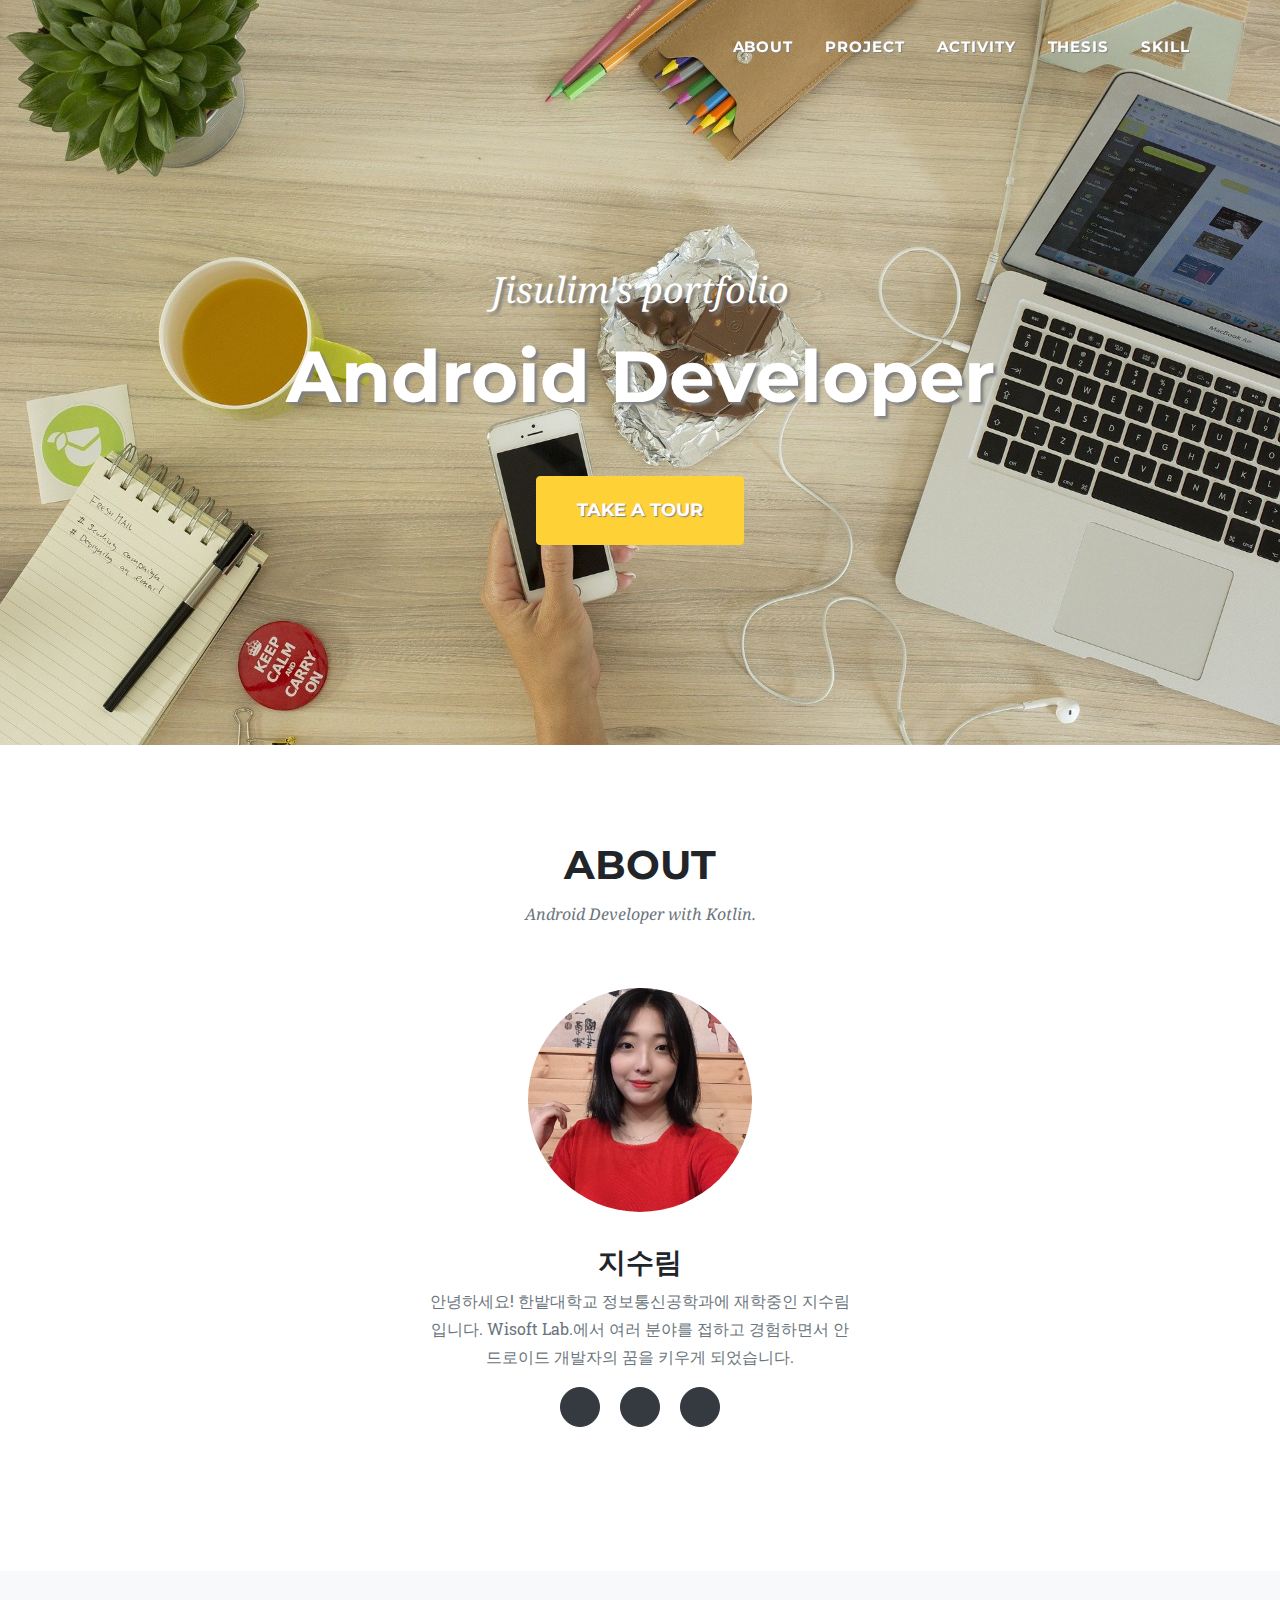
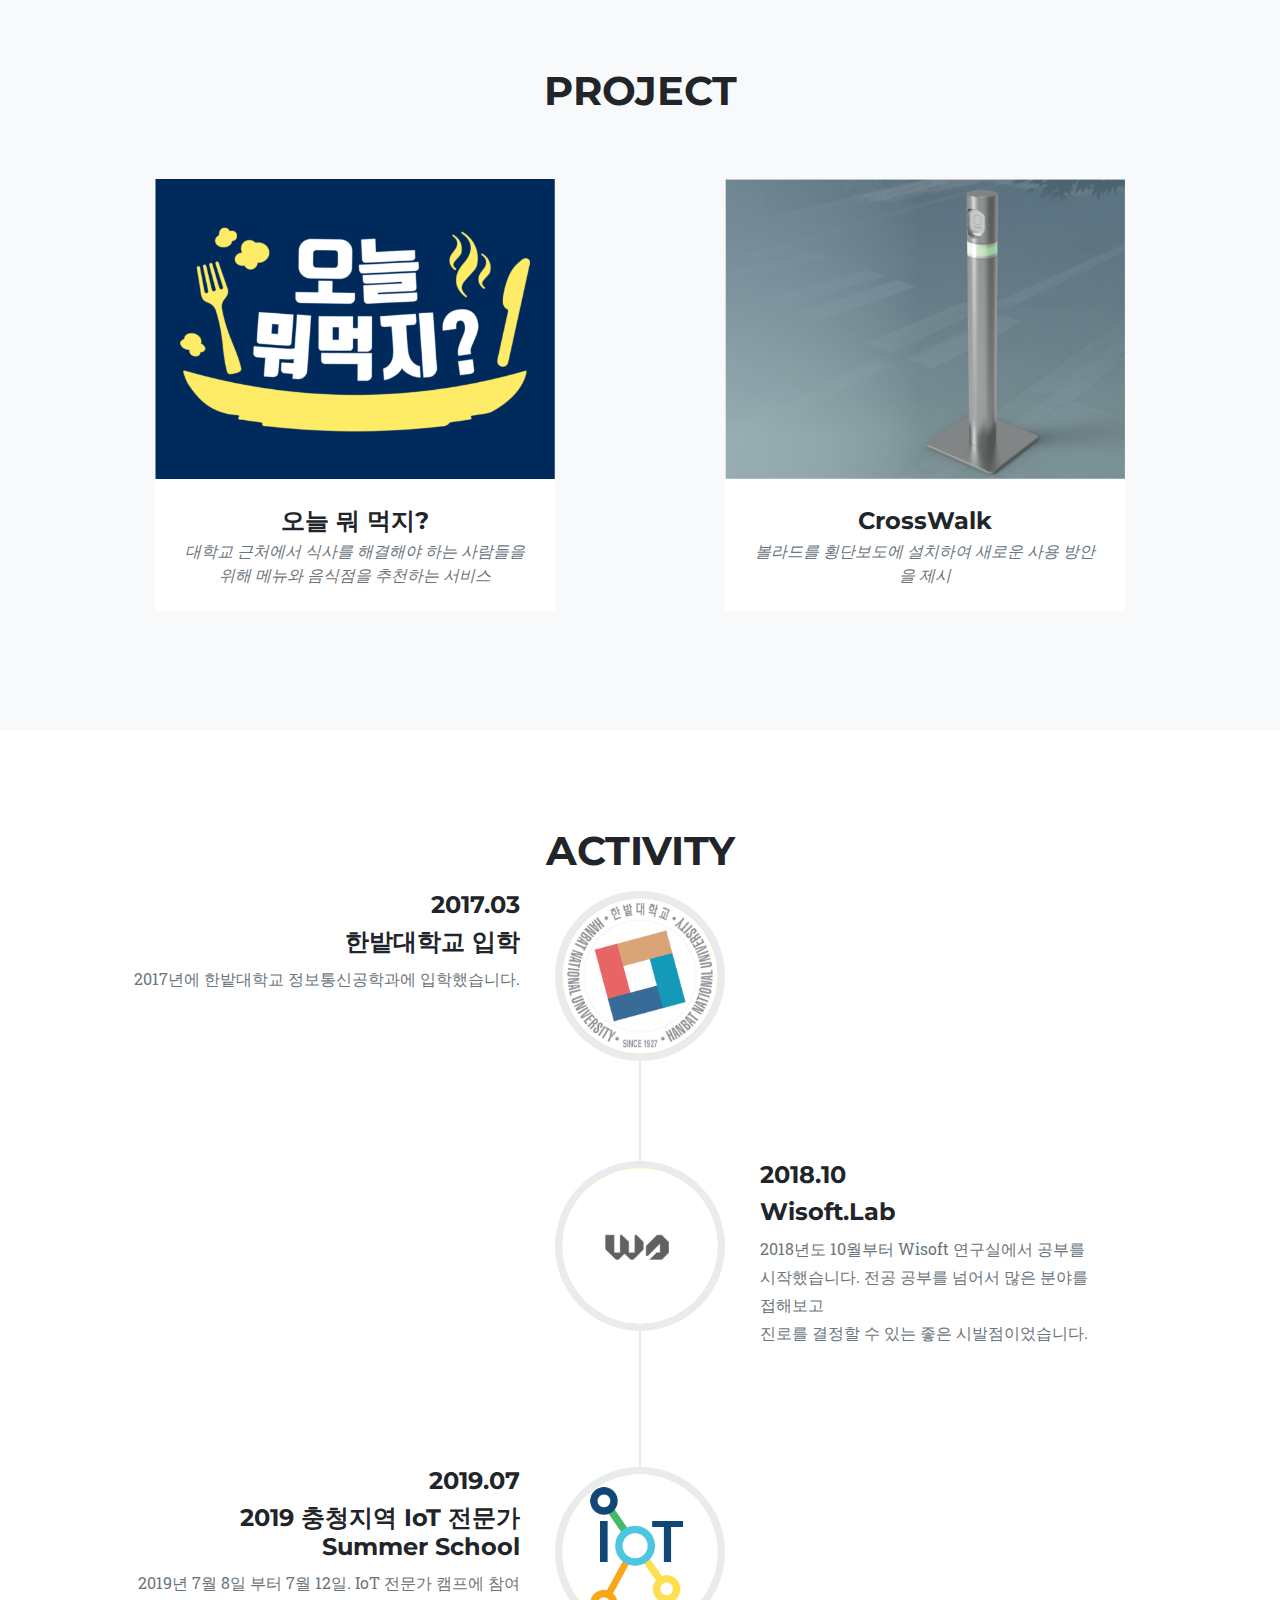
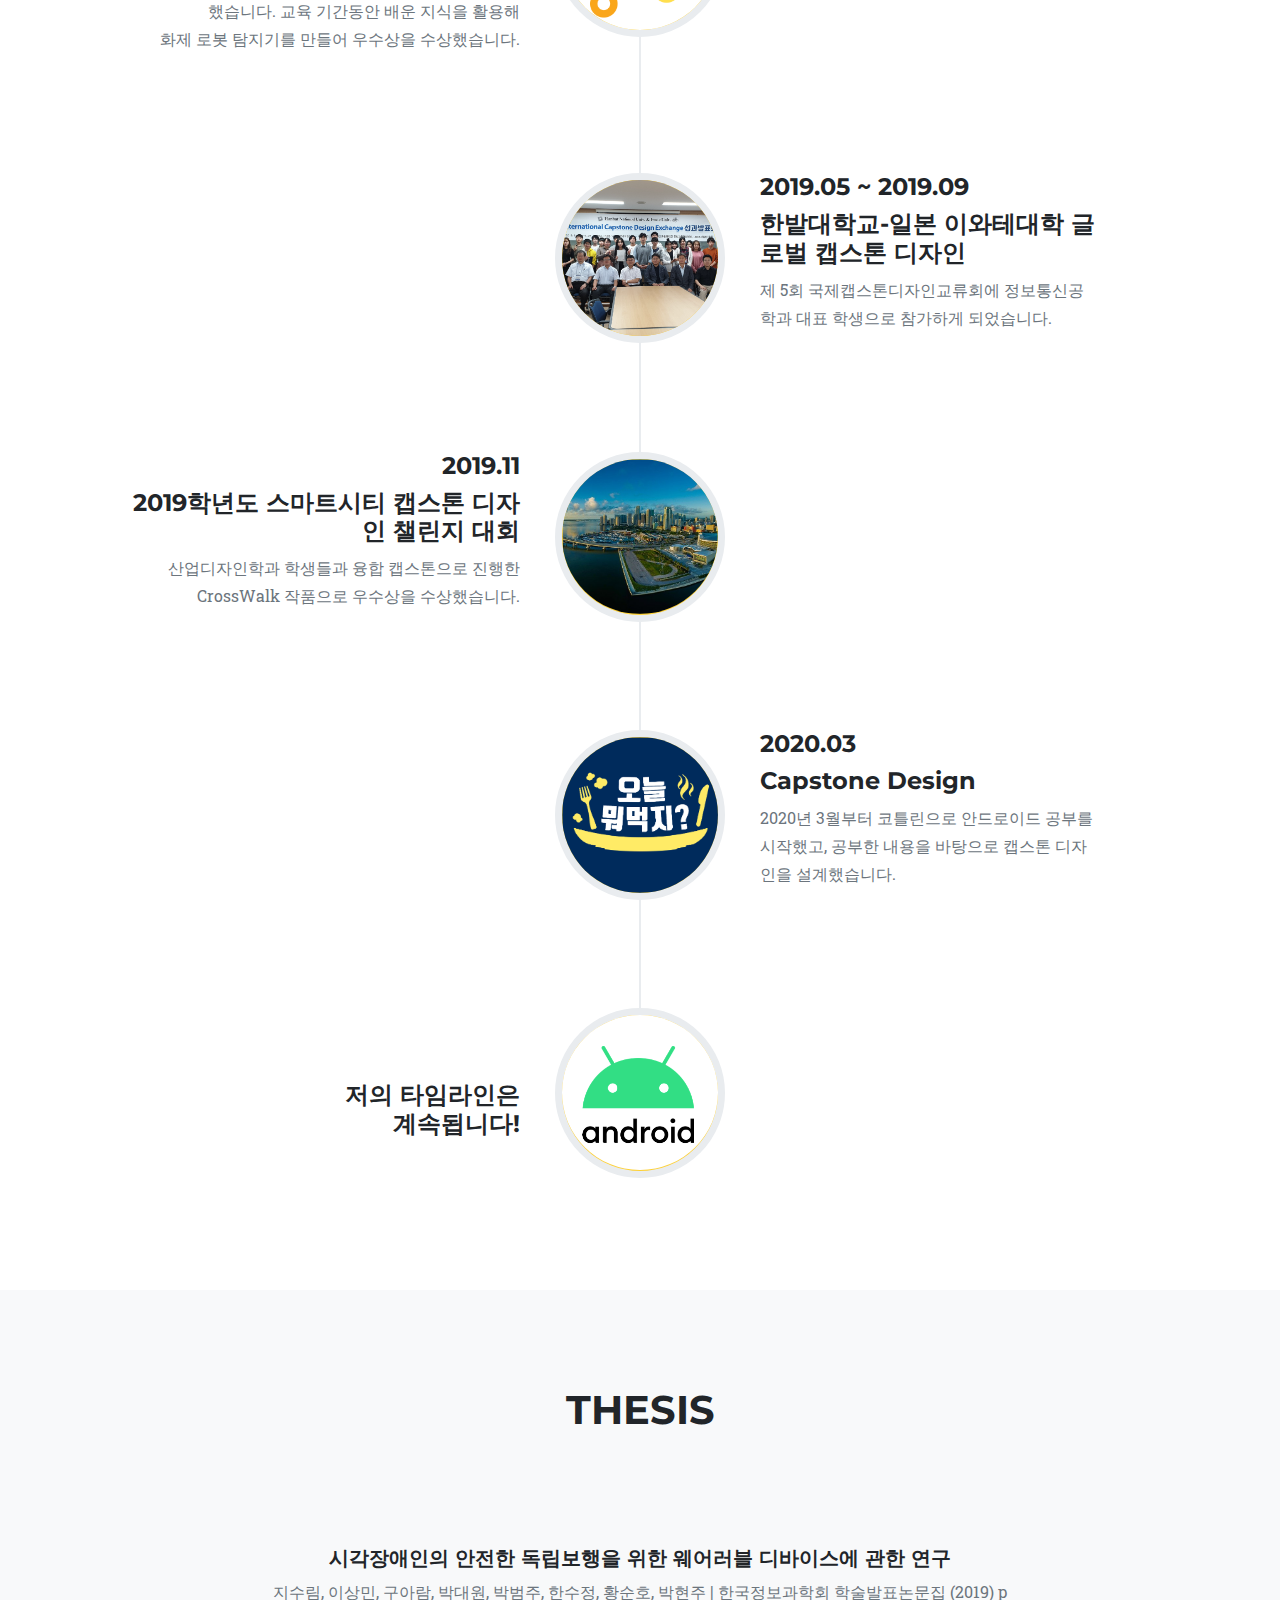
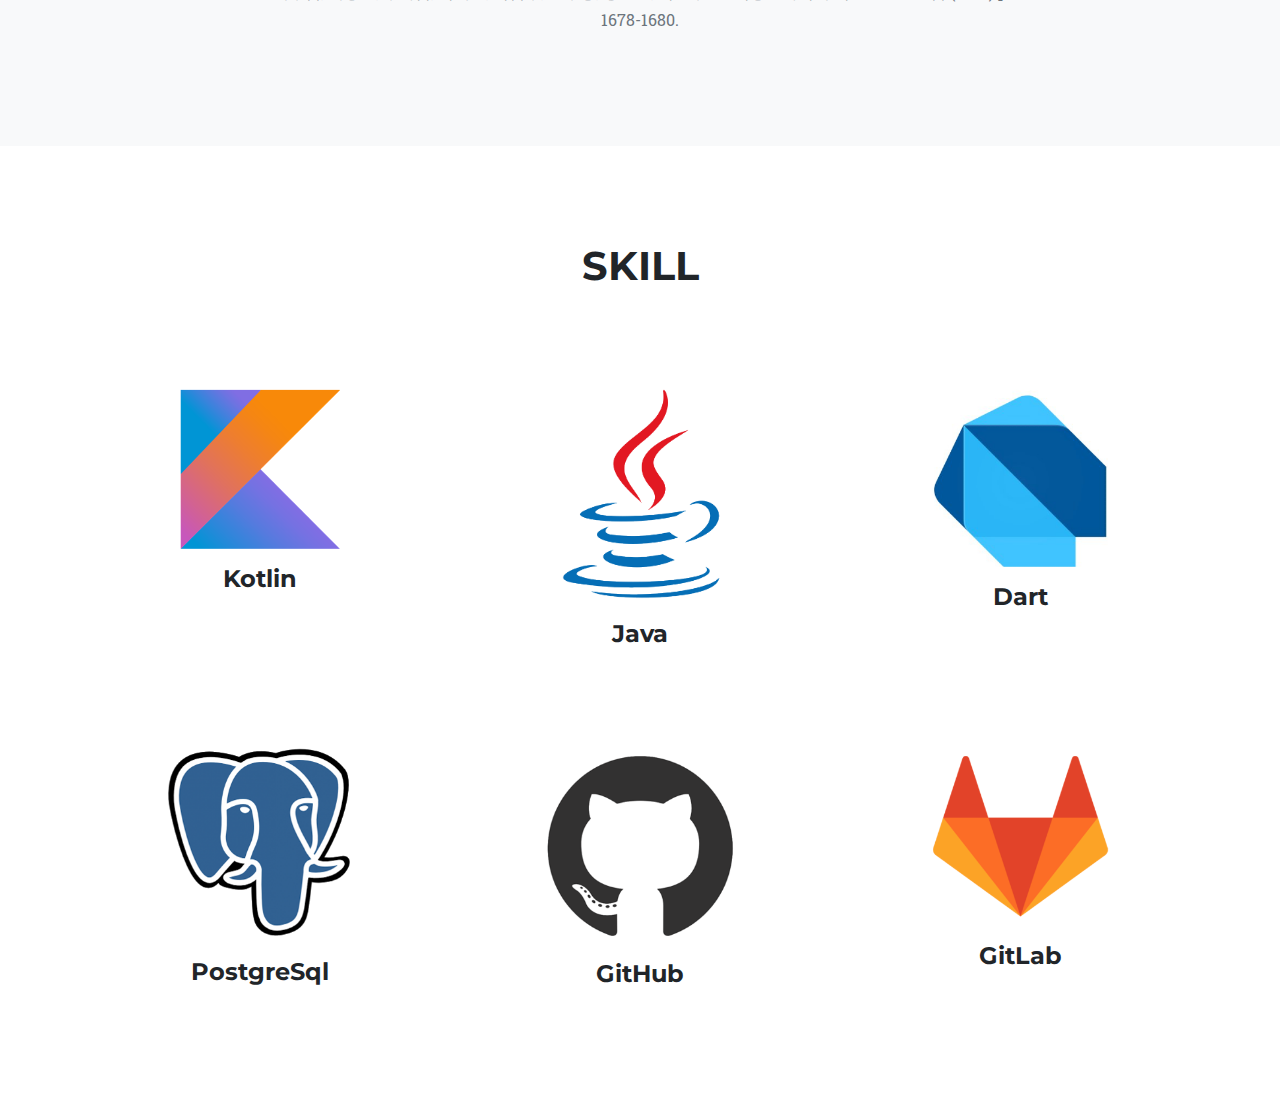
==== commit 92c67809: "portfolio" ====
--- a/index.html
+++ b/index.html
@@ -1,6 +1,7 @@
 <!DOCTYPE html>
 <html lang="en">
-    <head>
+
+<head>
     <meta charset="utf-8" />
     <meta name="viewport" content="width=device-width, initial-scale=1, shrink-to-fit=no" />
     <meta name="description" content="" />
@@ -31,9 +32,9 @@
                 <ul class="navbar-nav text-uppercase ml-auto">
                     <li class="nav-item"><a class="nav-link js-scroll-trigger" href="#aboutme">about</a></li>
                     <li class="nav-item"><a class="nav-link js-scroll-trigger" href="#portfolio">project</a></li>
-                    <li class="nav-item"><a class="nav-link js-scroll-trigger" href="#about">About</a></li>
-                    <li class="nav-item"><a class="nav-link js-scroll-trigger" href="#team">Team</a></li>
-                    <li class="nav-item"><a class="nav-link js-scroll-trigger" href="#contact">Contact</a></li>
+                    <li class="nav-item"><a class="nav-link js-scroll-trigger" href="#activity">Activity</a></li>
+                    <li class="nav-item"><a class="nav-link js-scroll-trigger" href="#thesis">Thesis</a></li>
+                    <li class="nav-item"><a class="nav-link js-scroll-trigger" href="#skill">Skill</a></li>
                 </ul>
             </div>
         </div>
@@ -95,7 +96,7 @@
                             <div class="portfolio-hover">
                                 <div class="portfolio-hover-content"><i class="fas fa-plus fa-3x"></i></div>
                             </div>
-                            <img class="img-fluid" src="assets/img/portfolio/02-thumbnail.jpg" alt="" />
+                            <img class="img-fluid" src="assets/img/portfolio/02-thumbnail.png" alt="" />
                         </a>
                         <div class="portfolio-caption">
                             <div class="portfolio-caption-heading">CrossWalk</div>
@@ -103,149 +104,169 @@
                         </div>
                     </div>
                 </div>
-                <div class="col-lg-4 col-sm-6 mb-4 mb-sm-0">
-                    <div class="portfolio-item">
-                        <a class="portfolio-link" data-toggle="modal" href="#portfolioModal5">
-                            <div class="portfolio-hover">
-                                <div class="portfolio-hover-content"><i class="fas fa-plus fa-3x"></i></div>
-                            </div>
-                            <img class="img-fluid" src="assets/img/portfolio/05-thumbnail.jpg" alt="" />
-                        </a>
-                        <div class="portfolio-caption">
-                            <div class="portfolio-caption-heading">Southwest</div>
-                            <div class="portfolio-caption-subheading text-muted">Website Design</div>
-                        </div>
-                    </div>
-                </div>
-                <div class="col-lg-4 col-sm-6">
-                    <div class="portfolio-item">
-                        <a class="portfolio-link" data-toggle="modal" href="#portfolioModal6">
-                            <div class="portfolio-hover">
-                                <div class="portfolio-hover-content"><i class="fas fa-plus fa-3x"></i></div>
-                            </div>
-                            <img class="img-fluid" src="assets/img/portfolio/06-thumbnail.jpg" alt="" />
-                        </a>
-                        <div class="portfolio-caption">
-                            <div class="portfolio-caption-heading">Window</div>
-                            <div class="portfolio-caption-subheading text-muted">Photography</div>
-                        </div>
-                    </div>
-                </div>
+
             </div>
         </div>
     </section>
     <!-- About-->
-    <section class="page-section" id="about">
+    <section class="page-section" id="activity">
         <div class="container">
             <div class="text-center">
-                <h2 class="section-heading text-uppercase">About</h2>
-                <h3 class="section-subheading text-muted">Lorem ipsum dolor sit amet consectetur.</h3>
+                <h2 class="section-heading text-uppercase">Activity</h2>
             </div>
             <ul class="timeline">
                 <li>
-                    <div class="timeline-image"><img class="rounded-circle img-fluid" src="assets/img/about/1.jpg" alt="" /></div>
-                    <div class="timeline-panel">
-                        <div class="timeline-heading">
-                            <h4>2009-2011</h4>
-                            <h4 class="subheading">Our Humble Beginnings</h4>
-                        </div>
-                        <div class="timeline-body">
-                            <p class="text-muted">Lorem ipsum dolor sit amet, consectetur adipisicing elit. Sunt ut voluptatum eius sapiente, totam reiciendis temporibus qui quibusdam, recusandae sit vero unde, sed, incidunt et ea quo dolore laudantium consectetur!</p>
+                    <div class="timeline-image"><img class="rounded-circle img-fluid" src="assets/img/activiy/01.jpg" alt="" /></div>
+                    <div class="timeline-panel">
+                        <div class="timeline-heading">
+                            <h4>2017.03</h4>
+                            <h4 class="subheading">한밭대학교 입학</h4>
+                        </div>
+                        <div class="timeline-body">
+                            <p class="text-muted">2017년에 한밭대학교 정보통신공학과에 입학했습니다.</p>
                         </div>
                     </div>
                 </li>
                 <li class="timeline-inverted">
-                    <div class="timeline-image"><img class="rounded-circle img-fluid" src="assets/img/about/2.jpg" alt="" /></div>
-                    <div class="timeline-panel">
-                        <div class="timeline-heading">
-                            <h4>March 2011</h4>
-                            <h4 class="subheading">An Agency is Born</h4>
-                        </div>
-                        <div class="timeline-body">
-                            <p class="text-muted">Lorem ipsum dolor sit amet, consectetur adipisicing elit. Sunt ut voluptatum eius sapiente, totam reiciendis temporibus qui quibusdam, recusandae sit vero unde, sed, incidunt et ea quo dolore laudantium consectetur!</p>
+                    <div class="timeline-image"><img class="rounded-circle img-fluid" src="assets/img/activiy/02.png" alt="" /></div>
+                    <div class="timeline-panel">
+                        <div class="timeline-heading">
+                            <h4>2018.10</h4>
+                            <h4 class="subheading">Wisoft.Lab</h4>
+                        </div>
+                        <div class="timeline-body">
+                            <p class="text-muted">2018년도 10월부터 Wisoft 연구실에서 공부를 시작했습니다. 전공 공부를 넘어서 많은 분야를 접해보고<br /> 진로를 결정할 수 있는 좋은 시발점이었습니다.</p>
                         </div>
                     </div>
                 </li>
                 <li>
-                    <div class="timeline-image"><img class="rounded-circle img-fluid" src="assets/img/about/3.jpg" alt="" /></div>
-                    <div class="timeline-panel">
-                        <div class="timeline-heading">
-                            <h4>December 2012</h4>
-                            <h4 class="subheading">Transition to Full Service</h4>
-                        </div>
-                        <div class="timeline-body">
-                            <p class="text-muted">Lorem ipsum dolor sit amet, consectetur adipisicing elit. Sunt ut voluptatum eius sapiente, totam reiciendis temporibus qui quibusdam, recusandae sit vero unde, sed, incidunt et ea quo dolore laudantium consectetur!</p>
+                    <div class="timeline-image"><img class="rounded-circle img-fluid" src="assets/img/activiy/03.png" alt="" /></div>
+                    <div class="timeline-panel">
+                        <div class="timeline-heading">
+                            <h4>2019.07</h4>
+                            <h4 class="subheading">2019 충청지역 IoT 전문가 Summer School</h4>
+                        </div>
+                        <div class="timeline-body">
+                            <p class="text-muted">2019년 7월 8일 부터 7월 12일. IoT 전문가 캠프에 참여했습니다. 교육 기간동안 배운 지식을 활용해<br /> 화제 로봇 탐지기를 만들어 우수상을 수상했습니다.</p>
                         </div>
                     </div>
                 </li>
                 <li class="timeline-inverted">
-                    <div class="timeline-image"><img class="rounded-circle img-fluid" src="assets/img/about/4.jpg" alt="" /></div>
-                    <div class="timeline-panel">
-                        <div class="timeline-heading">
-                            <h4>July 2014</h4>
-                            <h4 class="subheading">Phase Two Expansion</h4>
-                        </div>
-                        <div class="timeline-body">
-                            <p class="text-muted">Lorem ipsum dolor sit amet, consectetur adipisicing elit. Sunt ut voluptatum eius sapiente, totam reiciendis temporibus qui quibusdam, recusandae sit vero unde, sed, incidunt et ea quo dolore laudantium consectetur!</p>
+                    <div class="timeline-image"><img class="rounded-circle img-fluid" src="assets/img/activiy/04.png" alt="" /></div>
+                    <div class="timeline-panel">
+                        <div class="timeline-heading">
+                            <h4>2019.05 ~ 2019.09</h4>
+                            <h4 class="subheading">한밭대학교-일본 이와테대학 글로벌 캡스톤 디자인</h4>
+                        </div>
+                        <div class="timeline-body">
+                            <p class="text-muted">제 5회 국제캡스톤디자인교류회에 정보통신공학과 대표 학생으로 참가하게 되었습니다.</p>
+                        </div>
+                    </div>
+                </li>
+                <li>
+                    <div class="timeline-image"><img class="rounded-circle img-fluid" src="assets/img/activiy/05.png" alt="" /></div>
+                    <div class="timeline-panel">
+                        <div class="timeline-heading">
+                            <h4>2019.11</h4>
+                            <h4 class="subheading">2019학년도 스마트시티 캡스톤 디자인 챌린지 대회</h4>
+                        </div>
+                        <div class="timeline-body">
+                            <p class="text-muted">산업디자인학과 학생들과 융합 캡스톤으로 진행한 CrossWalk 작품으로 우수상을 수상했습니다.</p>
                         </div>
                     </div>
                 </li>
                 <li class="timeline-inverted">
-                    <div class="timeline-image">
-                        <h4>
-                            Be Part
-                            <br />
-                            Of Our
-                            <br />
-                            Story!
-                        </h4>
+                    <div class="timeline-image"><img class="rounded-circle img-fluid" src="assets/img/activiy/06.png" alt="" /></div>
+                    <div class="timeline-panel">
+                        <div class="timeline-heading">
+                            <h4>2020.03</h4>
+                            <h4 class="subheading">Capstone Design</h4>
+                        </div>
+                        <div class="timeline-body">
+                            <p class="text-muted">2020년 3월부터 코틀린으로 안드로이드 공부를 시작했고, 공부한 내용을 바탕으로 캡스톤 디자인을 설계했습니다.</p>
+                        </div>
+                    </div>
+                </li>
+                <li>
+                    <div class="timeline-image"><img class="rounded-circle img-fluid" src="assets/img/activiy/07.png" alt="" /></div>
+                    <div class="timeline-panel">
+                        <div class="timeline-heading">
+                            <h4>&nbsp;</h4>
+                            <h4 class="subheading">&nbsp;</h4>
+                        </div>
+                        <div class="timeline-body">
+                            <h4 class="subheading">저의 타임라인은 <br />계속됩니다!</h4>
+                        </div>
                     </div>
                 </li>
             </ul>
         </div>
     </section>
     <!-- Team-->
-    <section class="page-section bg-light" id="team">
+    <section class="page-section bg-light" id="thesis">
         <div class="container">
             <div class="text-center">
-                <h2 class="section-heading text-uppercase">Our Amazing Team</h2>
-                <h3 class="section-subheading text-muted">Lorem ipsum dolor sit amet consectetur.</h3>
-            </div>
-            <div class="row">
-                <div class="col-lg-4">
-                    <div class="team-member">
-                        <img class="mx-auto rounded-circle" src="assets/img/team/1.jpg" alt="" />
-                        <h4>Kay Garland</h4>
-                        <p class="text-muted">Lead Designer</p>
-                        <a class="btn btn-dark btn-social mx-2" href="#!"><i class="fab fa-twitter"></i></a>
-                        <a class="btn btn-dark btn-social mx-2" href="#!"><i class="fab fa-facebook-f"></i></a>
-                        <a class="btn btn-dark btn-social mx-2" href="#!"><i class="fab fa-linkedin-in"></i></a>
-                    </div>
-                </div>
-                <div class="col-lg-4">
-                    <div class="team-member">
-                        <img class="mx-auto rounded-circle" src="assets/img/team/2.jpg" alt="" />
-                        <h4>Larry Parker</h4>
-                        <p class="text-muted">Lead Marketer</p>
-                        <a class="btn btn-dark btn-social mx-2" href="#!"><i class="fab fa-twitter"></i></a>
-                        <a class="btn btn-dark btn-social mx-2" href="#!"><i class="fab fa-facebook-f"></i></a>
-                        <a class="btn btn-dark btn-social mx-2" href="#!"><i class="fab fa-linkedin-in"></i></a>
-                    </div>
-                </div>
-                <div class="col-lg-4">
-                    <div class="team-member">
-                        <img class="mx-auto rounded-circle" src="assets/img/team/3.jpg" alt="" />
-                        <h4>Diana Petersen</h4>
-                        <p class="text-muted">Lead Developer</p>
-                        <a class="btn btn-dark btn-social mx-2" href="#!"><i class="fab fa-twitter"></i></a>
-                        <a class="btn btn-dark btn-social mx-2" href="#!"><i class="fab fa-facebook-f"></i></a>
-                        <a class="btn btn-dark btn-social mx-2" href="#!"><i class="fab fa-linkedin-in"></i></a>
-                    </div>
-                </div>
+                <h2 class="section-heading text-uppercase">Thesis</h2>
+                <br /><br /><br /><br />
             </div>
             <div class="row">
                 <div class="col-lg-8 mx-auto text-center">
-                    <p class="large text-muted">Lorem ipsum dolor sit amet, consectetur adipisicing elit. Aut eaque, laboriosam veritatis, quos non quis ad perspiciatis, totam corporis ea, alias ut unde.</p>
+                    <div>
+                        <h5>시각장애인의 안전한 독립보행을 위한 웨어러블 디바이스에 관한 연구</h5>
+                        <p class="large text-muted">지수림, 이상민, 구아람, 박대원, 박범주, 한수정, 황순호, 박현주 | 한국정보과학회 학술발표논문집 (2019) p 1678-1680.</p>
+                    </div>
+
+                </div>
+            </div>
+        </div>
+    </section>
+
+    <!-- skill-->
+    <section class="page-section" id="skill">
+        <div class="container">
+            <div class="text-center">
+                <h2 class="section-heading text-uppercase">Skill</h2>
+                <h3 class="section-subheading text-muted">&nbsp;</h3>
+            </div>
+            <div class="row text-center">
+                <div class="col-md-4">
+                    <span class="fa-stack fa-4x">
+                        <img src="assets/img/skill/01.png" alt="" width="45%">
+                    </span>
+                    <h4 class="my-3">Kotlin</h4>
+                </div>
+                <div class="col-md-4">
+                    <span class="fa-stack fa-4x">
+                        <img src="assets/img/skill/02.png" alt="" width="60%">
+                    </span>
+                    <h4 class="my-3">Java</h4>
+                </div>
+                <div class="col-md-4">
+                    <span class="fa-stack fa-4x">
+                        <img src="assets/img/skill/03.png" alt="" width="50%">
+                    </span>
+                    <h4 class="my-3">Dart</h4>
+                </div>
+            </div>
+            <h3 class="section-subheading text-muted">&nbsp;</h3>
+            <div class="row text-center">
+                <div class="col-md-4">
+                    <span class="fa-stack fa-4x">
+                        <img src="assets/img/skill/04.png" alt="" width="55%">
+                    </span>
+                    <h4 class="my-3">PostgreSql</h4>
+                </div>
+                <div class="col-md-4">
+                    <span class="fa-stack fa-4x">
+                        <img src="assets/img/skill/05.png" alt="" width="55%">
+                    </span>
+                    <h4 class="my-3">GitHub</h4>
+                </div>
+                <div class="col-md-4">
+                    <span class="fa-stack fa-4x">
+                        <img src="assets/img/skill/06.png" alt="" width="50%">
+                    </span>
+                    <h4 class="my-3">GitLab</h4>
                 </div>
             </div>
         </div>
@@ -333,12 +354,12 @@
                                                 <img src="assets/img/portfolio/07.png" width="45%" alt="My Image">
                                             </div>
                                             <div style="width:40%" class="column">
-                                                <p><br/>&nbsp;셋째는 대학가에 어떤 음식점들이 있는지 알고자 하는 사람들을 위해 카테고리를 제공하는 것입니다. 카테고리는 GridView로 배치를 하고, 아이템 선택 시 대학 이름과 카테고리 이름으로 서버에 요청한다. 사용자에게 응답에 대한 리스트를 보여주고, 사용자 선택에 대한 카테고리에서 다른 카테고리로 넘어가는 데 어려움이 없도록 TabLayout을 사용하여 편리함을 제공했습니다.</p>
+                                                <p><br />&nbsp;셋째는 대학가에 어떤 음식점들이 있는지 알고자 하는 사람들을 위해 카테고리를 제공하는 것입니다. 카테고리는 GridView로 배치를 하고, 아이템 선택 시 대학 이름과 카테고리 이름으로 서버에 요청한다. 사용자에게 응답에 대한 리스트를 보여주고, 사용자 선택에 대한 카테고리에서 다른 카테고리로 넘어가는 데 어려움이 없도록 TabLayout을 사용하여 편리함을 제공했습니다.</p>
                                             </div>
                                         </div>
                                         <div class="column-list">
                                             <div style="width:40%" class="column">
-                                                <p><br/><br/><br/>&nbsp;넷째는 음식의 특징을 제시하고, 사용자가 선택한 특징들을 통해 메뉴와 음식점을 추천해주는 맞춤형 서비스를 제공하는 것입니다. 사용자의 선택에 따라 프래그먼트를 바꿔주고, 최종 프래그먼트에 도달했을 때 해당하는 메뉴를 추천하는 것입니다.</p>
+                                                <p><br /><br /><br />&nbsp;넷째는 음식의 특징을 제시하고, 사용자가 선택한 특징들을 통해 메뉴와 음식점을 추천해주는 맞춤형 서비스를 제공하는 것입니다. 사용자의 선택에 따라 프래그먼트를 바꿔주고, 최종 프래그먼트에 도달했을 때 해당하는 메뉴를 추천하는 것입니다.</p>
                                             </div>
                                             <div style="width:60%" class="column">
                                                 <img src="assets/img/portfolio/8.png" width="45%" alt="My Image">
@@ -346,7 +367,7 @@
                                             </div>
                                         </div>
                                     </div>
-                                    <br/><br/>
+                                    <br /><br />
                                     <h4><mark class="highlight-orange">Problem solving process</mark></h4>
                                     <p>&nbsp;제시된 음식점 목록에서 아이템을 클릭하면 해당 음식점의 메뉴와 정보를 볼 수 있습니다. 애플리케이션은 사용자가 직접 마주하기 때문에 디자인과 편리함에 힘을 주는 것이 옳다고 생각하여 이 부분은 CoordinatorLayout을 사용했습니다. CoordinatorLayout도 스크롤이 필요하고, 메뉴를 보여주는 ListView도 스크롤이 필요했습니다. 이중 스크롤이 자연스럽게 동작할 수 있도록 해야 했는데, 레이아웃들의 배치를 바꿔 봐도 스크롤이 제대로 동작하지 않는 문제가 발생했습니다. 예제를 찾아보았지만, 제가 원하는 답을 얻을 순 없었습니다.</p>
                                     <p>&nbsp;저는 항상 문제를 마주할 때마다 기본을 모르기 때문에 문제가 발생하는 것이라 생각합니다. 그래서 안드로이드 도큐먼트에서 CoordinatorLayout의 동작 원리에 대해 파악을 하고, ListView는 사용할 수 없다는 것을 깨달았습니다. NestedScrollingChild가 구현된 리스트를 사용해야 한다는 것을 알 수 있었습니다. 그 중 RecyclerView와 ExpandableListView가 눈에 들어왔는데, 각 메뉴도 카테고리가 있어야 함을 생각하여 ExpandableListView를 사용하게 되었습니다.</p>
@@ -354,7 +375,15 @@
 
 
 
-                                <br/>
+                                <br /><br />
+                                <div>
+                                    <h4><mark class="highlight-yellow_background">Demonstration</mark></h4>
+                                    <hr>
+
+                                    <video width="50%" height="50%" controls>
+                                        <source src="assets/videos/03.mp4" type="video/mp4">
+                                    </video>
+                                </div>
 
                                 <button class="btn btn-primary" data-dismiss="modal" type="button">
                                     <i class="fas fa-times mr-1"></i>
@@ -382,15 +411,64 @@
                         <div class="col-lg-8">
                             <div class="modal-body">
                                 <!-- Project Details Go Here-->
-                                <h2 class="text-uppercase">Project Name</h2>
-                                <p class="item-intro text-muted">Lorem ipsum dolor sit amet consectetur.</p>
-                                <img class="img-fluid d-block mx-auto" src="assets/img/portfolio/02-full.jpg" alt="" />
-                                <p>Use this area to describe your project. Lorem ipsum dolor sit amet, consectetur adipisicing elit. Est blanditiis dolorem culpa incidunt minus dignissimos deserunt repellat aperiam quasi sunt officia expedita beatae cupiditate, maiores repudiandae, nostrum, reiciendis facere nemo!</p>
-                                <ul class="list-inline">
-                                    <li>Date: January 2020</li>
-                                    <li>Client: Explore</li>
-                                    <li>Category: Graphic Design</li>
-                                </ul>
+                                <h2>CrossWalk</h2>
+                                <hr class="star-primary">
+                                <p class="item-intro text-muted">&nbsp;볼라드는 자동차가 인도에 진입하는 것을 막기 위해 차도와 인도 경계면에 세워두는 구조물이다. 볼라드는 다소 외형이 투박하고 주변 경관과 잘 어울리지 않으며 정확한 설치 기준이 없다. 또한, 차량 충돌 방지의 단일 기능만 하므로 필요성이 느껴지지 않는다. 이런 볼라드를 횡단 보도에 설치하여 여 여러 효과를 얻고자 한다.</p>
+
+                                <br />
+
+                                <div class="column-list">
+                                    <div style="width:50%" class="column">
+                                        <h4><mark class="highlight-teal_background">Function</mark></h4>
+                                        <hr>
+                                        <ol>
+                                            <li>보행자 신호 색에 맞춰 LED 색을 띄운다.</li>
+                                            <li>센서로 무단 횡단을 감지하여 경고음 출력.</li>
+                                            <li>근처 사고 시, 버튼으로 경찰에 자동 신고.</li>
+                                        </ol>
+                                    </div>
+                                    <div style="width:50%" class="column">
+                                        <h4><mark class="highlight-purple_background">Used Stack</mark></h4>
+                                        <hr>
+                                        <ul>
+                                            <li>Arduino</li>
+                                            <li>NodeMCU</li>
+                                        </ul>
+                                    </div>
+                                </div>
+
+                                <br />
+                                <br />
+
+                                <div>
+                                    <h4><mark class="highlight-orange_background">Sensor Control</mark></h4>
+                                    <hr>
+                                    <h4><mark class="highlight-orange">Development</mark></h4>
+
+                                    <div>
+                                        <p class="ab">&nbsp; 기존의 볼라드는 차량이 인도로 진입하지 못하게 하는 단일 기능만 합니다. 이런 볼라드를 횡단보도에 설치하여 새로운 사용 방안을 제시해보았습니다. CrossWalk는 기존의 볼라드를 활용하여 무단횡단 방지와 무단횡단 사고 시를 위한 새로운 방법입니다. 무단횡단을 방지할 수 있도록 보행자에게 신호 색을 인식시키고, 근처 사고 시 버튼으로 경찰에 자동 신고될 수 있도록 SOS 기능을 탑재하는 것입니다.</p>
+                                        <p class="ab">&nbsp;저는 볼라드에 장착할 센서들의 제어를 담당했습니다. Arduino에는 LED strip, 적외선 센서, 스피커를 연결했습니다. 보행자 신호 색에 맞춰 LED strip에 색을 띄워 보행자 신호를 강조합니다. 또한, 보행자 신호가 빨간불일 때 적외선 센서에 값이 인지되면 무단횡단으로 간주하여 경고음을 출력합니다.</p>
+                                        <p>&nbsp; 핵심 기능은 SOS입니다. DB에는 버튼 번호와 위치를 애트리뷰트로 저장했습니다. 버튼이 눌렸을 때, 버튼의 번호를 서버로 전달합니다. 서버로 전송하기 위해서는 통신이 필요했는데, 이 통신은 NodeMCU 보드를 사용하여 서버와 Wifi 통신을 했습니다. 서버는 버튼의 위칫값을 DB에서 찾아 경찰서에 해당 위치에 사고가 발생했음을 SMS로 신고하게 됩니다.</p>
+                                        <p>&nbsp; 이 프로젝트는 성공적으로 마무리했고 2019학년도 스마트시티 캡스톤 디자인 챌린지 대회에서 우수상을 받을 수 있었습니다.</p>
+                                        <p>&nbsp;볼라드의 새로운 기능을 통해 무단횡단을 감소하고, 사고 발생으로 인한 신고 시 위치 설명에 어려움 없이 신속한 신고가 가능할 것으로 기대합니다.</p>
+                                    </div>
+
+                                    <br /><br />
+                                    <h4><mark class="highlight-orange">Problem solving process</mark></h4>
+                                    <p>&nbsp;아두이노에서 LED strip으로 빨간색을 띠면서, 빨간색일 경우에는 적외선 센서를 동작시켜야 하는 동시 제어가 필요했습니다. LED strip을 보행자 신호 시간에 맞춰 delay( )를 사용해 색을 유지하고, 빨간색인 시간 동안 적외선 센서의 값을 받아올 수 있도록 코드를 작성했습니다. delay( )를 사용하니, 정해진 시간 만큼 프로그램이 멈춰 코드 전체가 뒤로 밀리는 현상이 생겼습니다. 즉, LED strip과 적외선 센서가 병행해서 사용할 수 없는 문제가 발생했습니다. 아두이노는 싱글 스레드로 동작하기 때문에 멀티테스킹이 될 수 있도록 구현해야 했습니다. 이 문제를 해결하기 위해 delay( ) 대신 millis( )를 사용했습니다. 매 루프마다 millis( ) 함수를 사용해서 현재 아두이노의 시간이 몇 ms 인지 파악하고, 보행자 신호 시간에 맞춰 LED strip Color에 관련된 함수를 실행할 수 있도록 구현했습니다.</p>
+                                    <p>&nbsp;시간을 다루는 것은 매우 까다로운 작업이었습니다. 원하는 동작이 원활히 이루어질 수 있도록 하기 위해 millis( )의 개념을 공부하는 것이 중요했고, millis( )를 활용해서 여러 제어를 도전하니 사용 방법을 익힐 수 있었습니다. delay( ) 대신 millis( )를 사용하여 아두이노에서 멀티테스킹이 가능할 수 있도록 구현하니 정상적으로 동작하는 것을 확인할 수 있었습니다.</p>
+                                </div>
+
+                                <br /> <br />
+
+                                <div>
+                                    <h4><mark class="highlight-yellow_background">Demonstration</mark></h4>
+                                    <hr>
+                                    <div>
+                                        <video src="assets/videos/01.mp4" controls></video>
+                                    </div>
+                                </div>
+
                                 <button class="btn btn-primary" data-dismiss="modal" type="button">
                                     <i class="fas fa-times mr-1"></i>
                                     Close Project
@@ -402,66 +480,7 @@
             </div>
         </div>
     </div>
-    <!-- Modal 3-->
-    <div class="portfolio-modal modal fade" id="portfolioModal3" tabindex="-1" role="dialog" aria-hidden="true">
-        <div class="modal-dialog">
-            <div class="modal-content">
-                <div class="close-modal" data-dismiss="modal"><img src="assets/img/close-icon.svg" alt="Close modal" /></div>
-                <div class="container">
-                    <div class="row justify-content-center">
-                        <div class="col-lg-8">
-                            <div class="modal-body">
-                                <!-- Project Details Go Here-->
-                                <h2 class="text-uppercase">Project Name</h2>
-                                <p class="item-intro text-muted">Lorem ipsum dolor sit amet consectetur.</p>
-                                <img class="img-fluid d-block mx-auto" src="assets/img/portfolio/03-full.jpg" alt="" />
-                                <p>Use this area to describe your project. Lorem ipsum dolor sit amet, consectetur adipisicing elit. Est blanditiis dolorem culpa incidunt minus dignissimos deserunt repellat aperiam quasi sunt officia expedita beatae cupiditate, maiores repudiandae, nostrum, reiciendis facere nemo!</p>
-                                <ul class="list-inline">
-                                    <li>Date: January 2020</li>
-                                    <li>Client: Finish</li>
-                                    <li>Category: Identity</li>
-                                </ul>
-                                <button class="btn btn-primary" data-dismiss="modal" type="button">
-                                    <i class="fas fa-times mr-1"></i>
-                                    Close Project
-                                </button>
-                            </div>
-                        </div>
-                    </div>
-                </div>
-            </div>
-        </div>
-    </div>
-    <!-- Modal 4-->
-    <div class="portfolio-modal modal fade" id="portfolioModal4" tabindex="-1" role="dialog" aria-hidden="true">
-        <div class="modal-dialog">
-            <div class="modal-content">
-                <div class="close-modal" data-dismiss="modal"><img src="assets/img/close-icon.svg" alt="Close modal" /></div>
-                <div class="container">
-                    <div class="row justify-content-center">
-                        <div class="col-lg-8">
-                            <div class="modal-body">
-                                <!-- Project Details Go Here-->
-                                <h2 class="text-uppercase">Project Name</h2>
-                                <p class="item-intro text-muted">Lorem ipsum dolor sit amet consectetur.</p>
-                                <img class="img-fluid d-block mx-auto" src="assets/img/portfolio/04-full.jpg" alt="" />
-                                <p>Use this area to describe your project. Lorem ipsum dolor sit amet, consectetur adipisicing elit. Est blanditiis dolorem culpa incidunt minus dignissimos deserunt repellat aperiam quasi sunt officia expedita beatae cupiditate, maiores repudiandae, nostrum, reiciendis facere nemo!</p>
-                                <ul class="list-inline">
-                                    <li>Date: January 2020</li>
-                                    <li>Client: Lines</li>
-                                    <li>Category: Branding</li>
-                                </ul>
-                                <button class="btn btn-primary" data-dismiss="modal" type="button">
-                                    <i class="fas fa-times mr-1"></i>
-                                    Close Project
-                                </button>
-                            </div>
-                        </div>
-                    </div>
-                </div>
-            </div>
-        </div>
-    </div>
+
     <!-- Bootstrap core JS-->
     <script src="https://cdnjs.cloudflare.com/ajax/libs/jquery/3.5.1/jquery.min.js"></script>
     <script src="https://cdn.jsdelivr.net/npm/bootstrap@4.5.3/dist/js/bootstrap.bundle.min.js"></script>
@@ -472,4 +491,6 @@
     <script src="assets/mail/contact_me.js"></script>
     <!-- Core theme JS-->
     <script src="js/scripts.js"></script>
-</body></html>
+</body>
+
+</html>
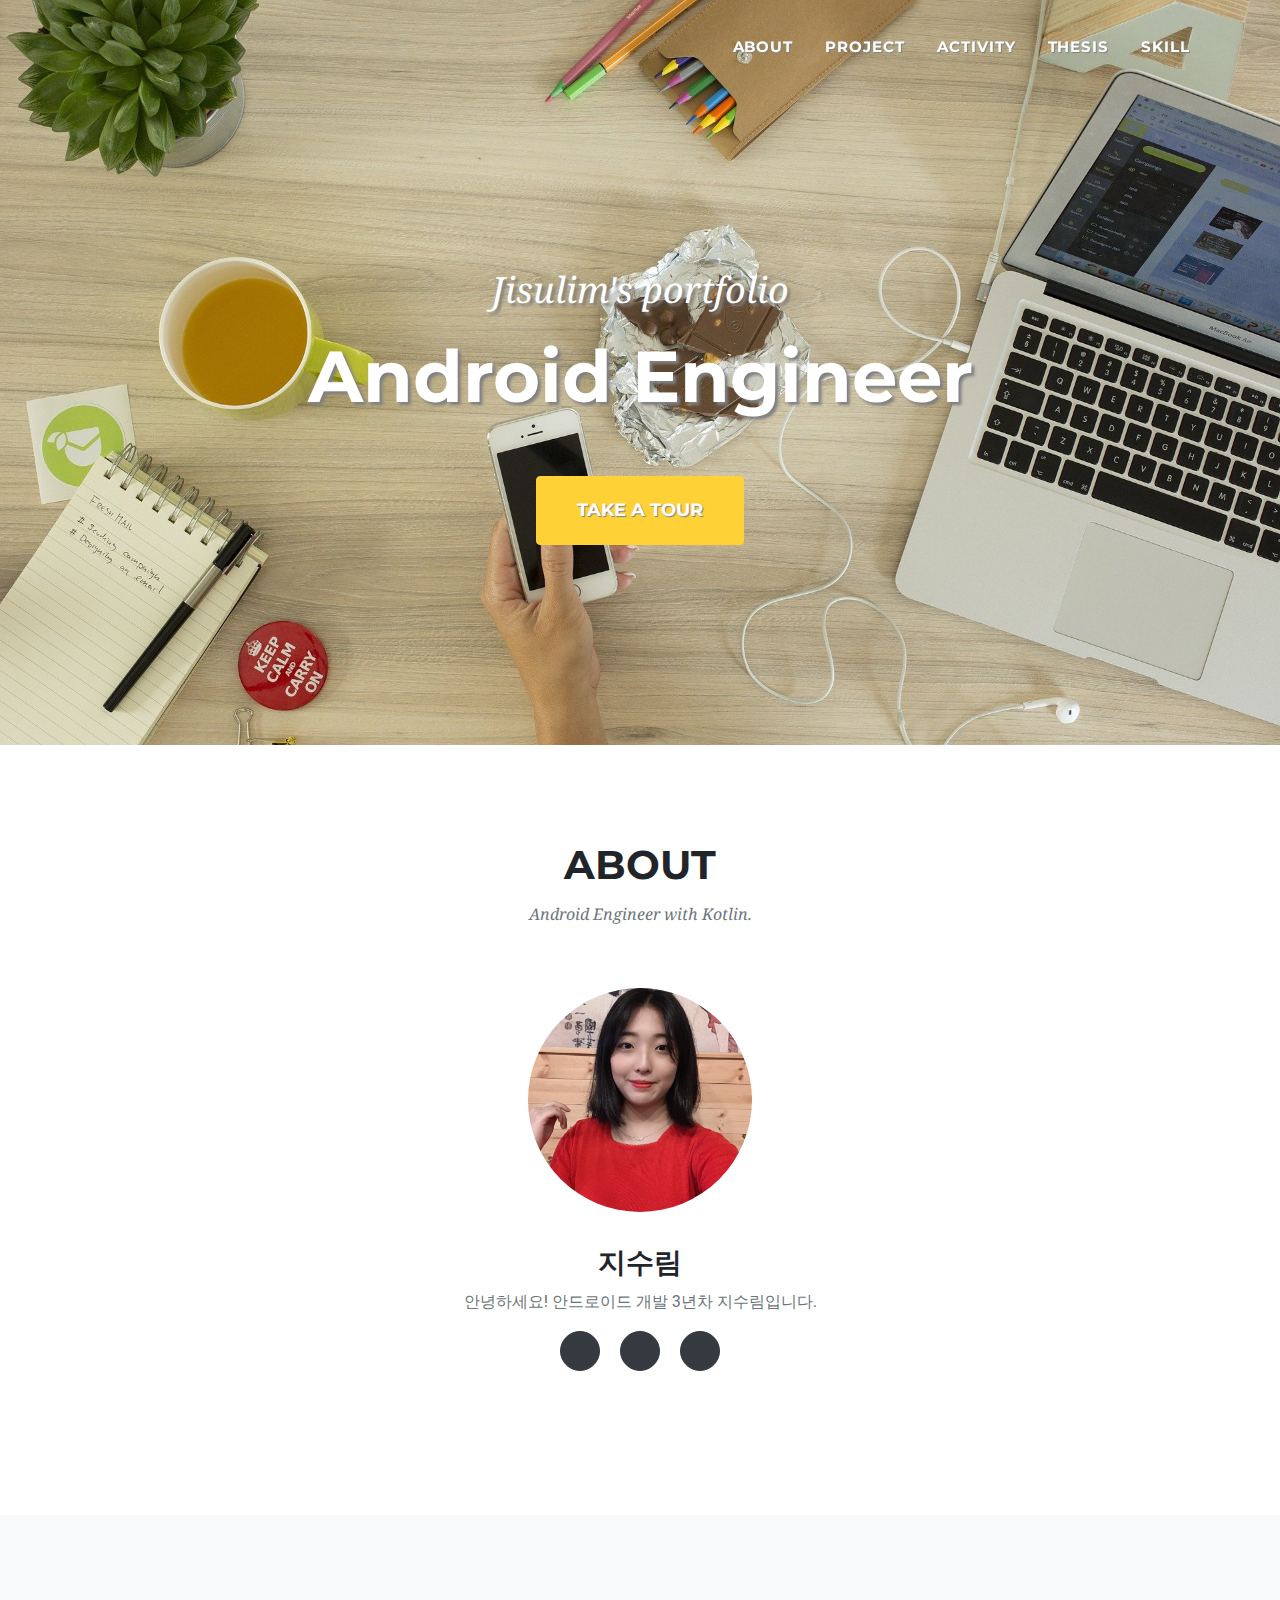
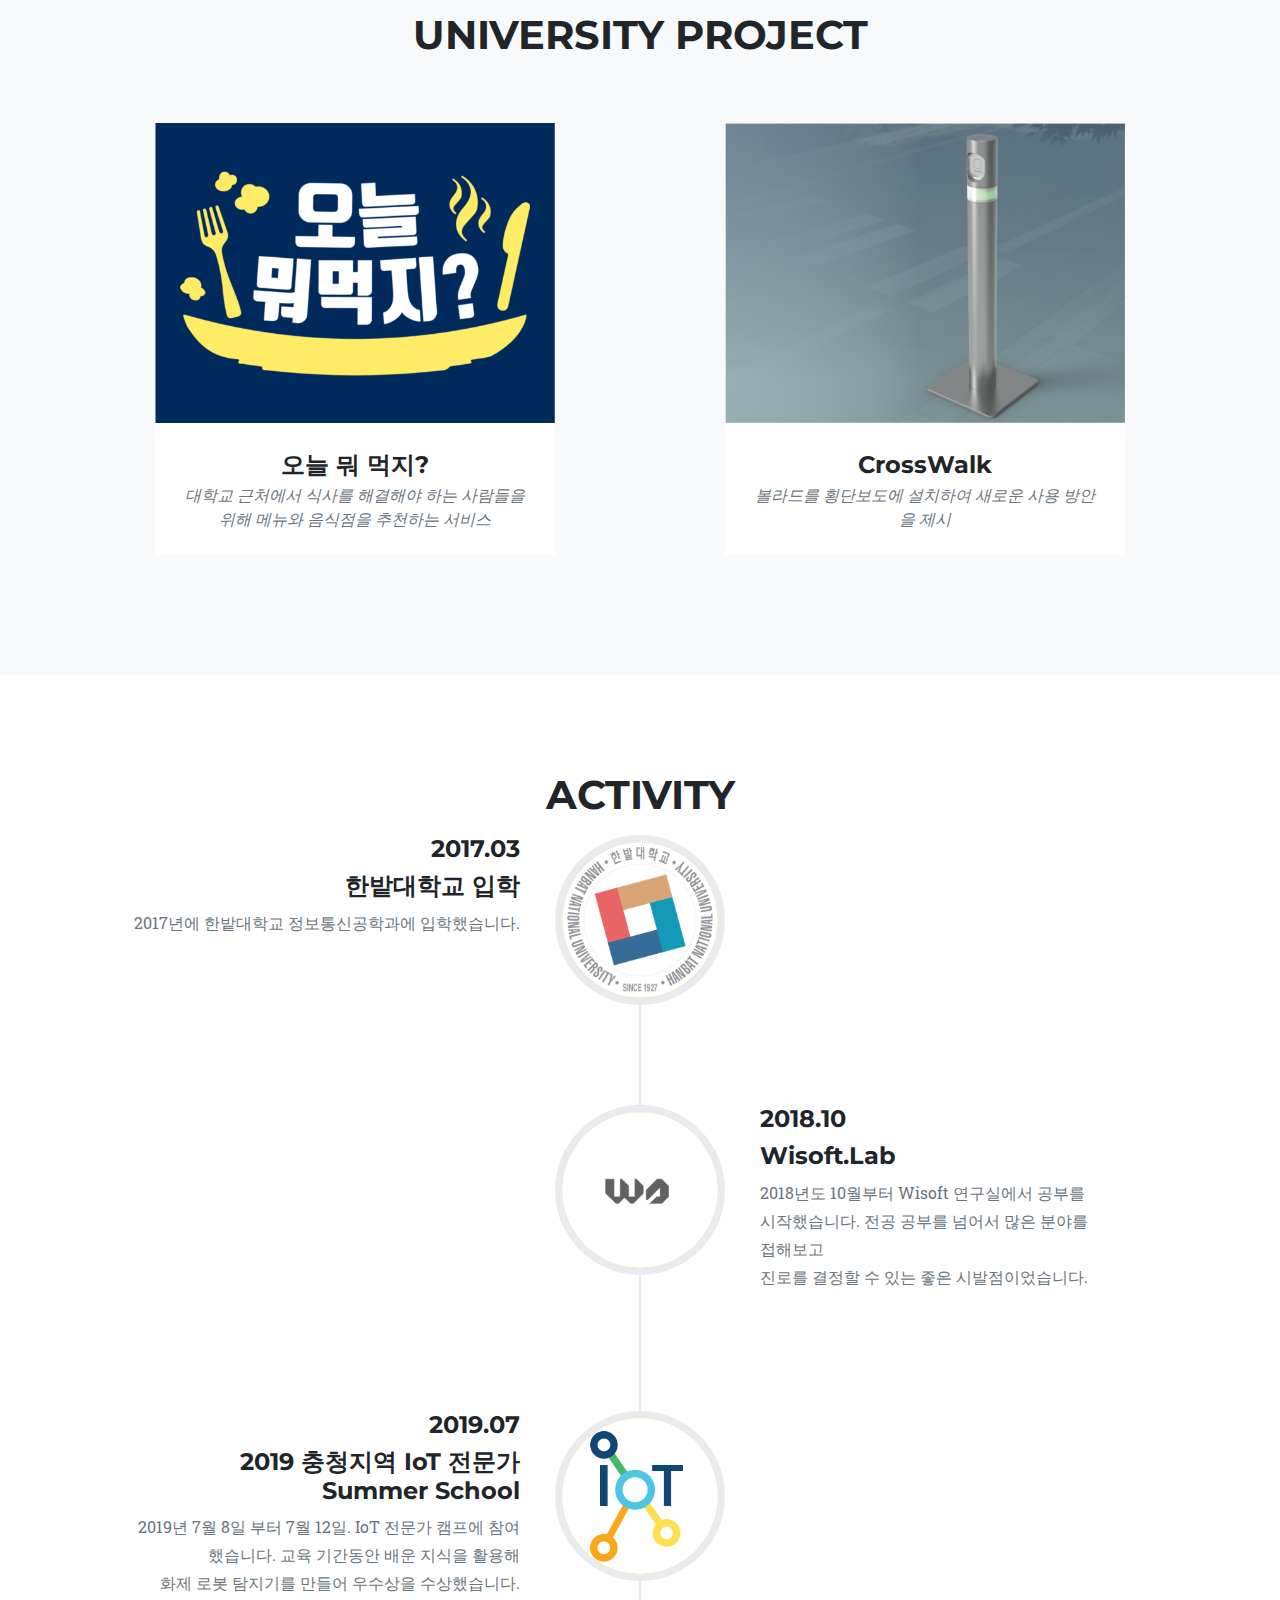
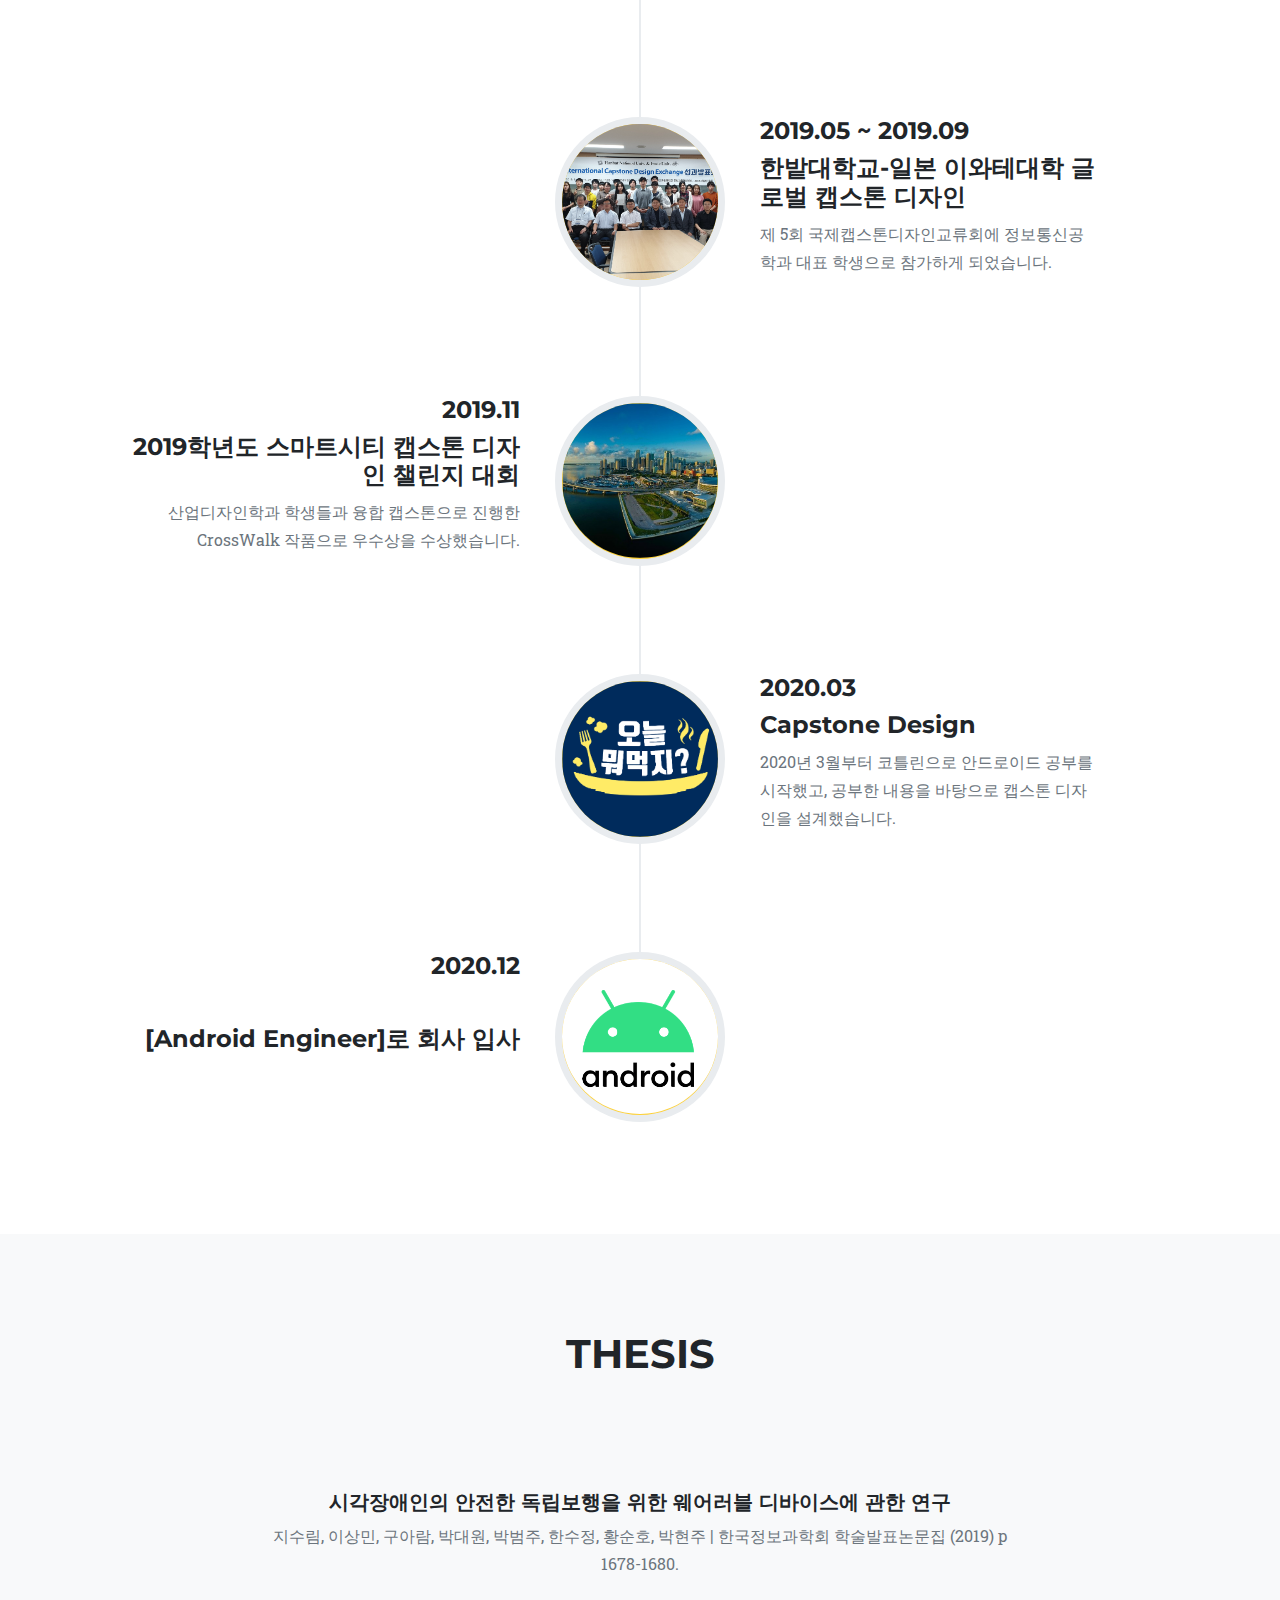
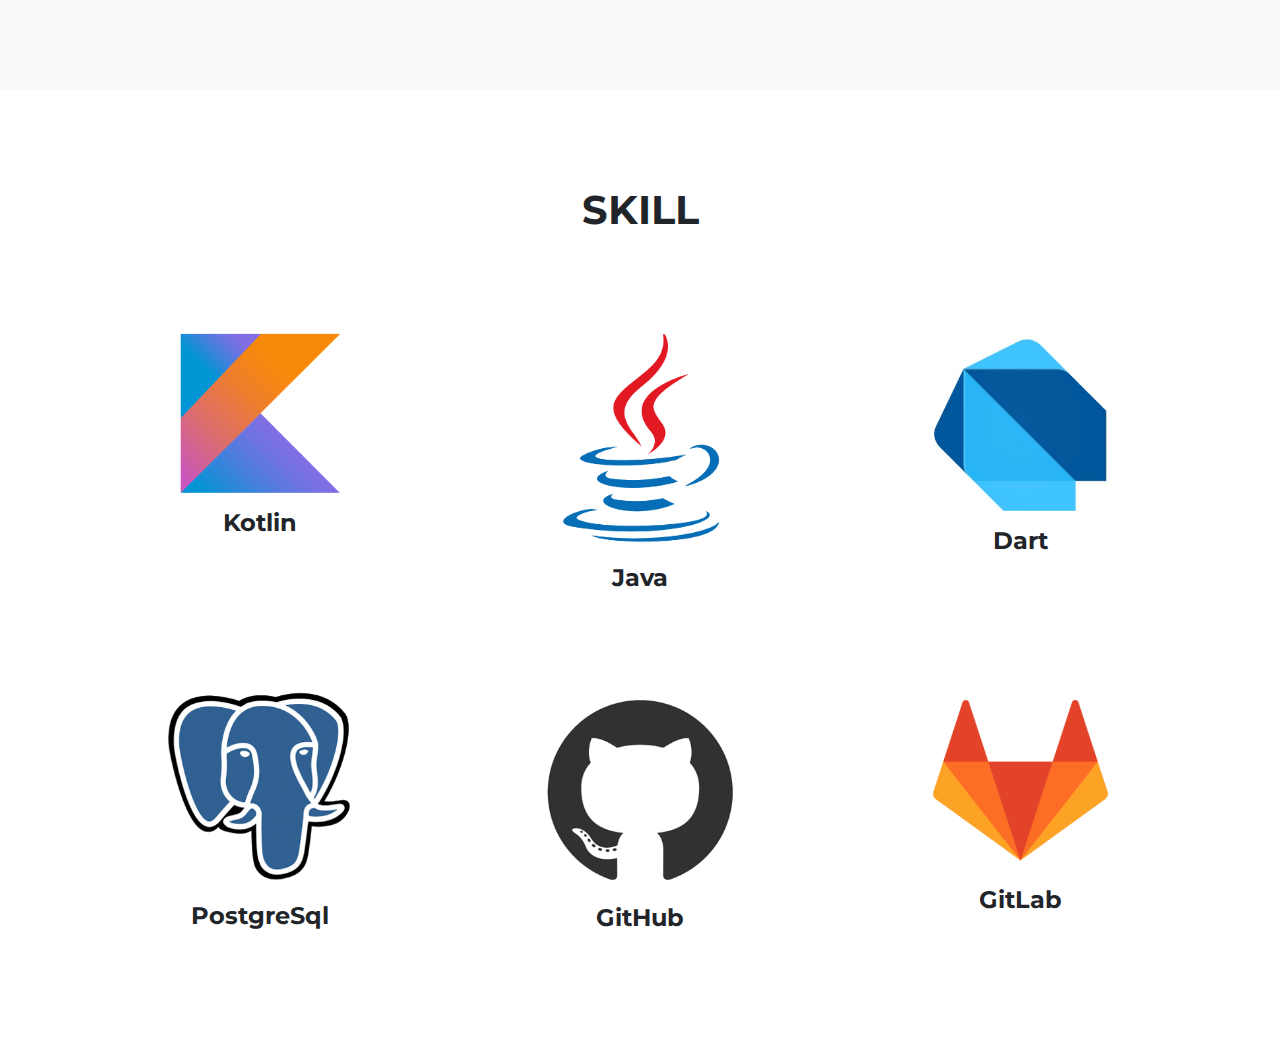
==== commit 04f6a4e1: "Update index.html" ====
--- a/index.html
+++ b/index.html
@@ -43,7 +43,7 @@
     <header class="masthead">
         <div class="container">
             <div class="masthead-subheading">Jisulim's portfolio</div>
-            <div class="masthead-heading">Android Developer</div>
+            <div class="masthead-heading">Android Engineer</div>
             <a class="btn btn-primary btn-xl text-uppercase js-scroll-trigger" href="#aboutme">Take a tour</a>
         </div>
     </header>
@@ -52,14 +52,14 @@
         <div class="container">
             <div class="text-center">
                 <h2 class="section-heading text-uppercase">About</h2>
-                <h3 class="section-subheading text-muted">Android Developer with Kotlin.</h3>
+                <h3 class="section-subheading text-muted">Android Engineer with Kotlin.</h3>
             </div>
             <div class="row">
                 <div class="col-lg-4">
                     <div class="team-member">
                         <img class="mx-auto rounded-circle" src="assets/img/about/1.jpeg" alt="" />
                         <h3><br />지수림</h3>
-                        <p class="text-muted">안녕하세요! 한밭대학교 정보통신공학과에 재학중인 지수림입니다. Wisoft Lab.에서 여러 분야를 접하고 경험하면서 안드로이드 개발자의 꿈을 키우게 되었습니다.</p>
+                        <p class="text-muted">안녕하세요! 안드로이드 개발 3년차 지수림입니다.</p>
                         <a class="btn btn-dark btn-social mx-2" href="https://github.com/jisulim0"><i class="fab fa-github"></i></a>
                         <a class="btn btn-dark btn-social mx-2" href="https://www.instagram.com/jiriming/"><i class="fab fa-instagram"></i></a>
                         <a class="btn btn-dark btn-social mx-2" href="mailto:chltmdgus06@naver.com"><i class="far fa-envelope"></i></a>
@@ -72,7 +72,7 @@
     <section class="page-section bg-light" id="portfolio">
         <div class="container">
             <div class="text-center">
-                <h2 class="section-heading text-uppercase">project</h2>
+                <h2 class="section-heading text-uppercase">University Project</h2>
                 <h3 class="section-subheading text-muted"></h3>
             </div>
             <div class="row">
@@ -191,11 +191,11 @@
                     <div class="timeline-image"><img class="rounded-circle img-fluid" src="assets/img/activiy/07.png" alt="" /></div>
                     <div class="timeline-panel">
                         <div class="timeline-heading">
-                            <h4>&nbsp;</h4>
+                            <h4>2020.12</h4>
                             <h4 class="subheading">&nbsp;</h4>
                         </div>
                         <div class="timeline-body">
-                            <h4 class="subheading">저의 타임라인은 <br />계속됩니다!</h4>
+                            <h4 class="subheading">[Android Engineer]로 회사 입사</h4>
                         </div>
                     </div>
                 </li>
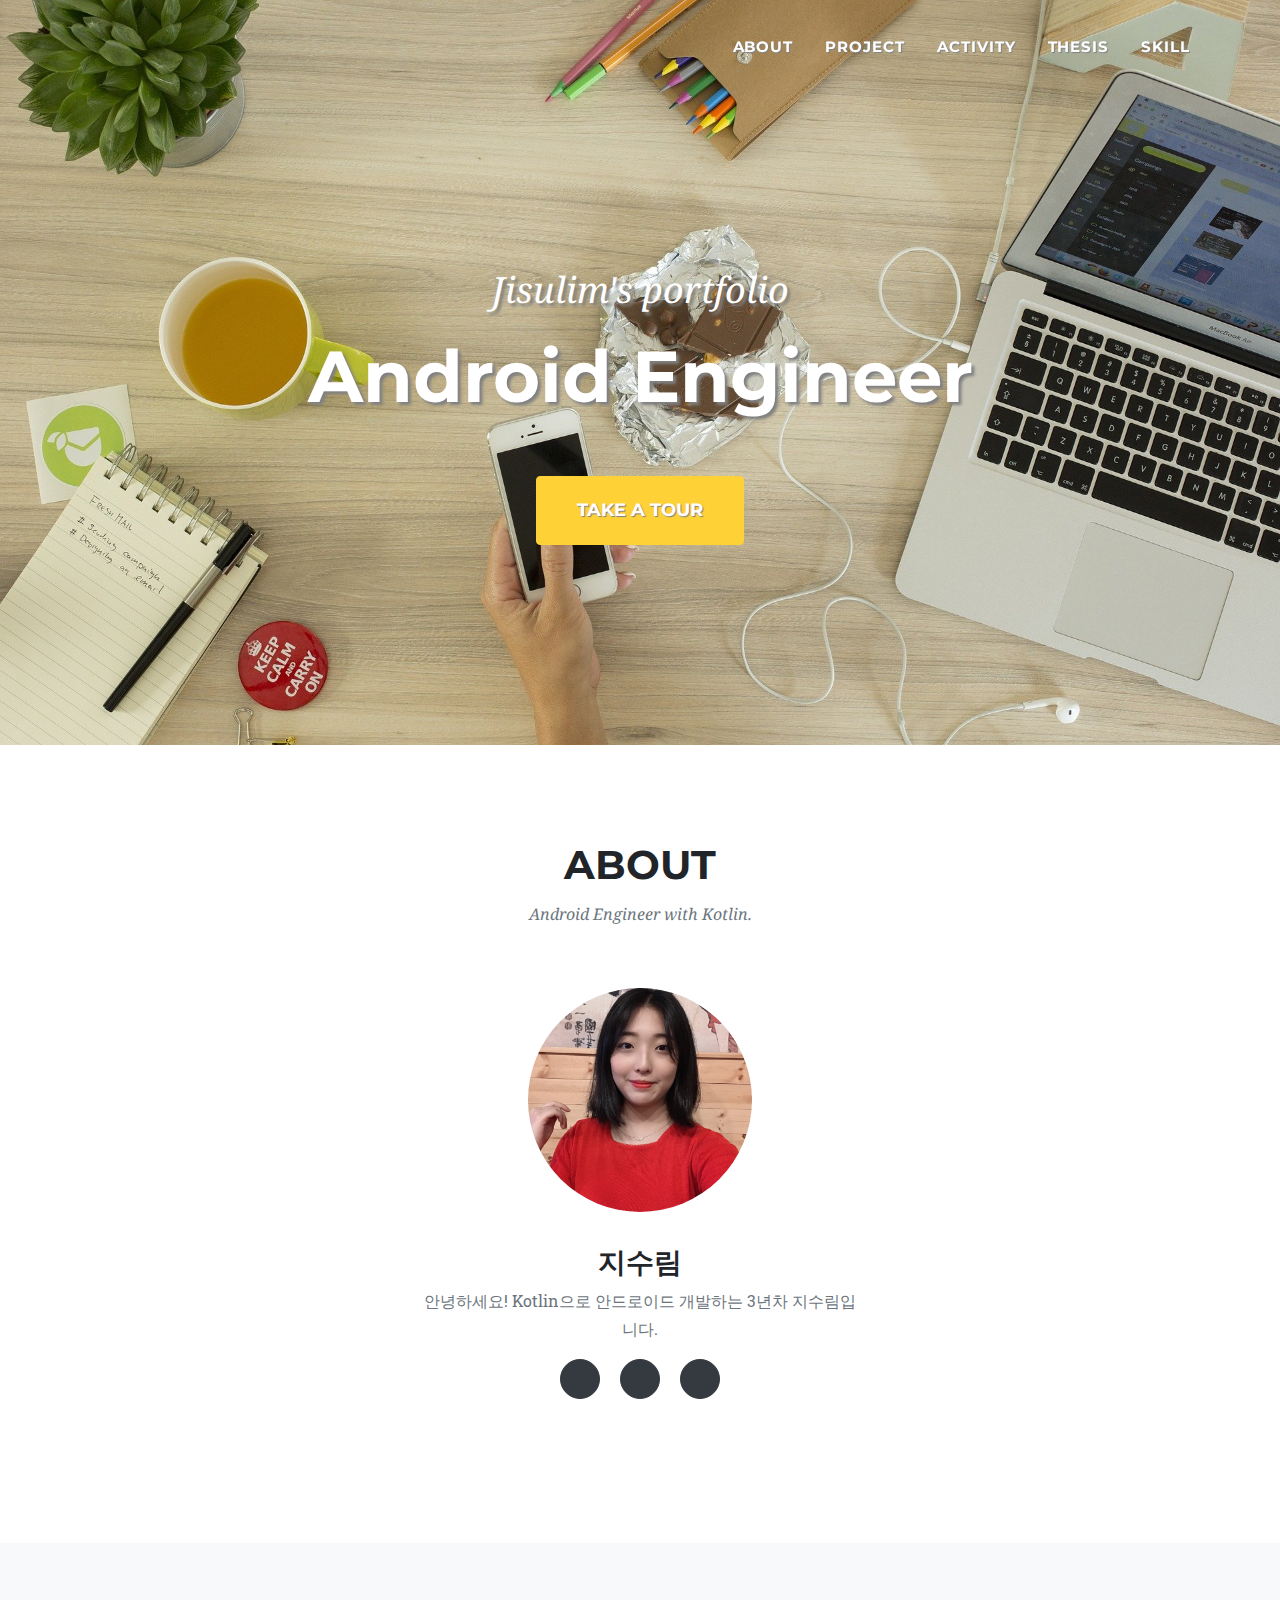
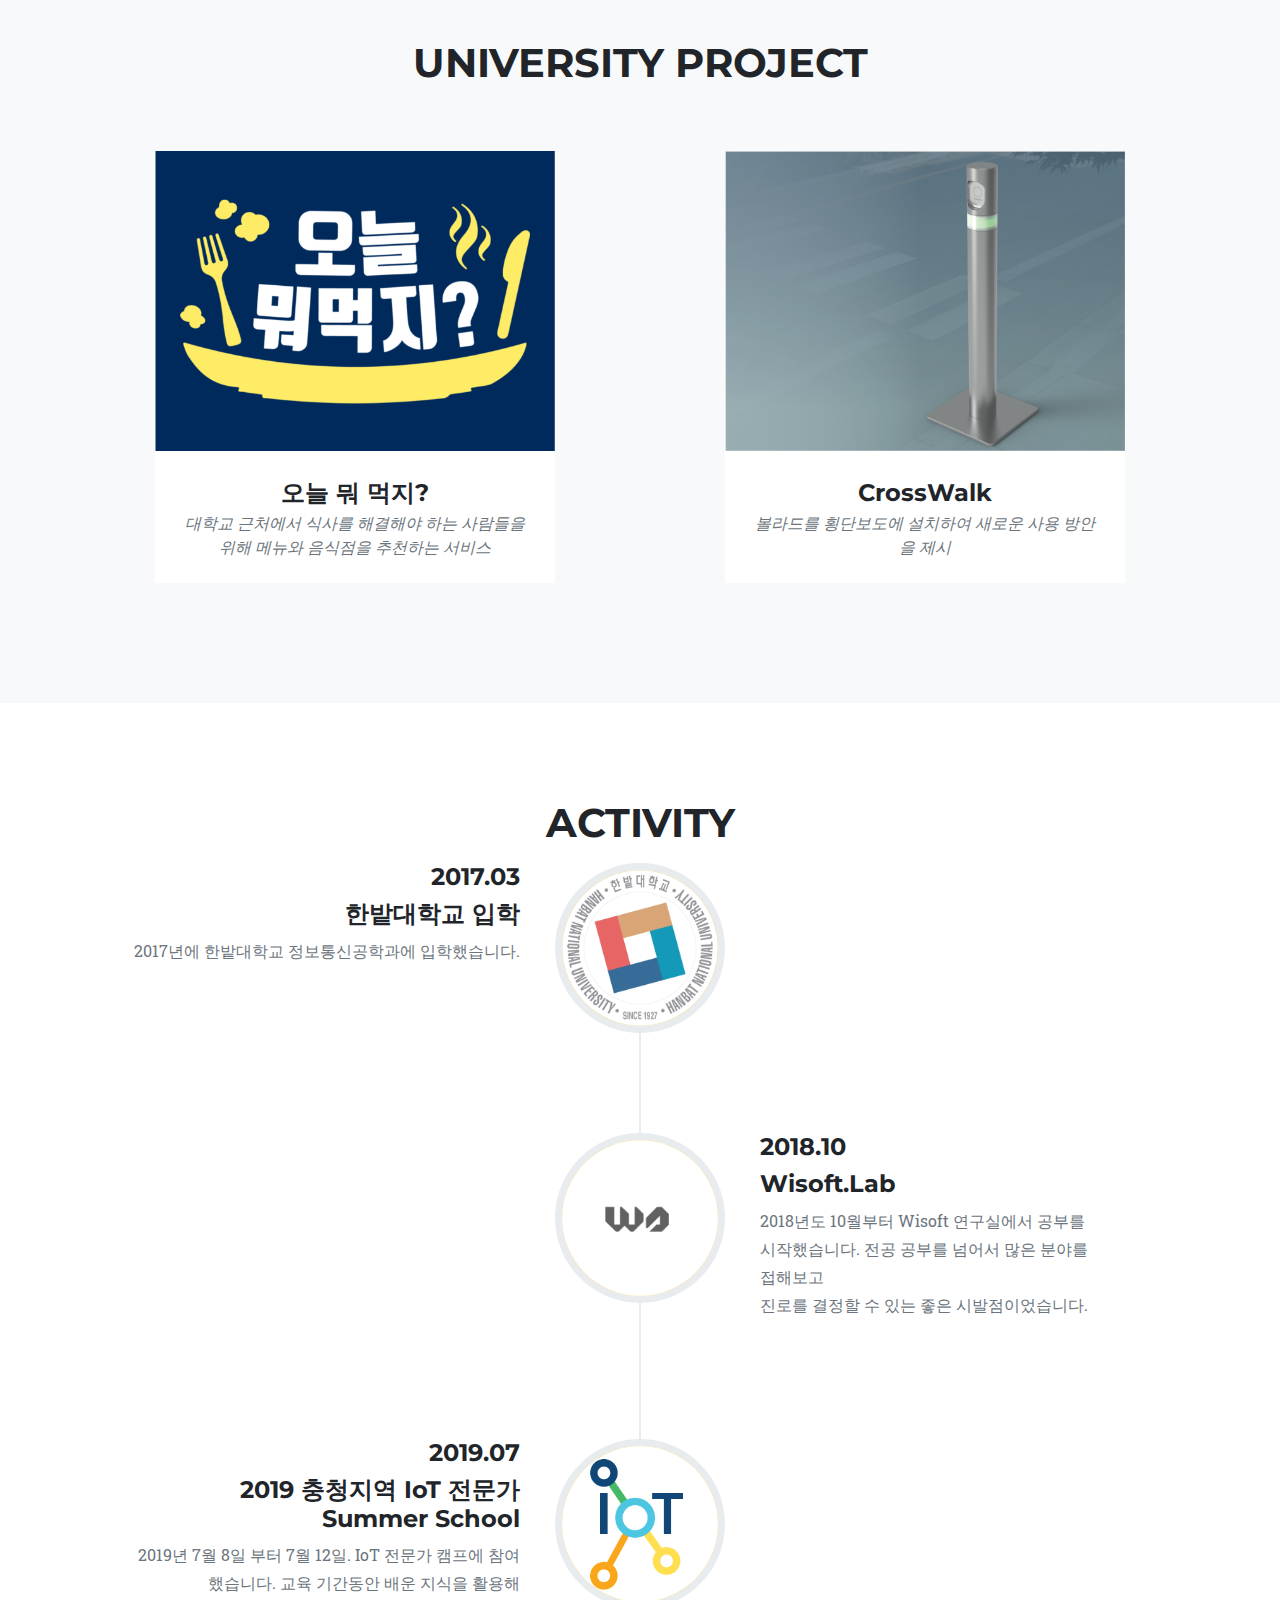
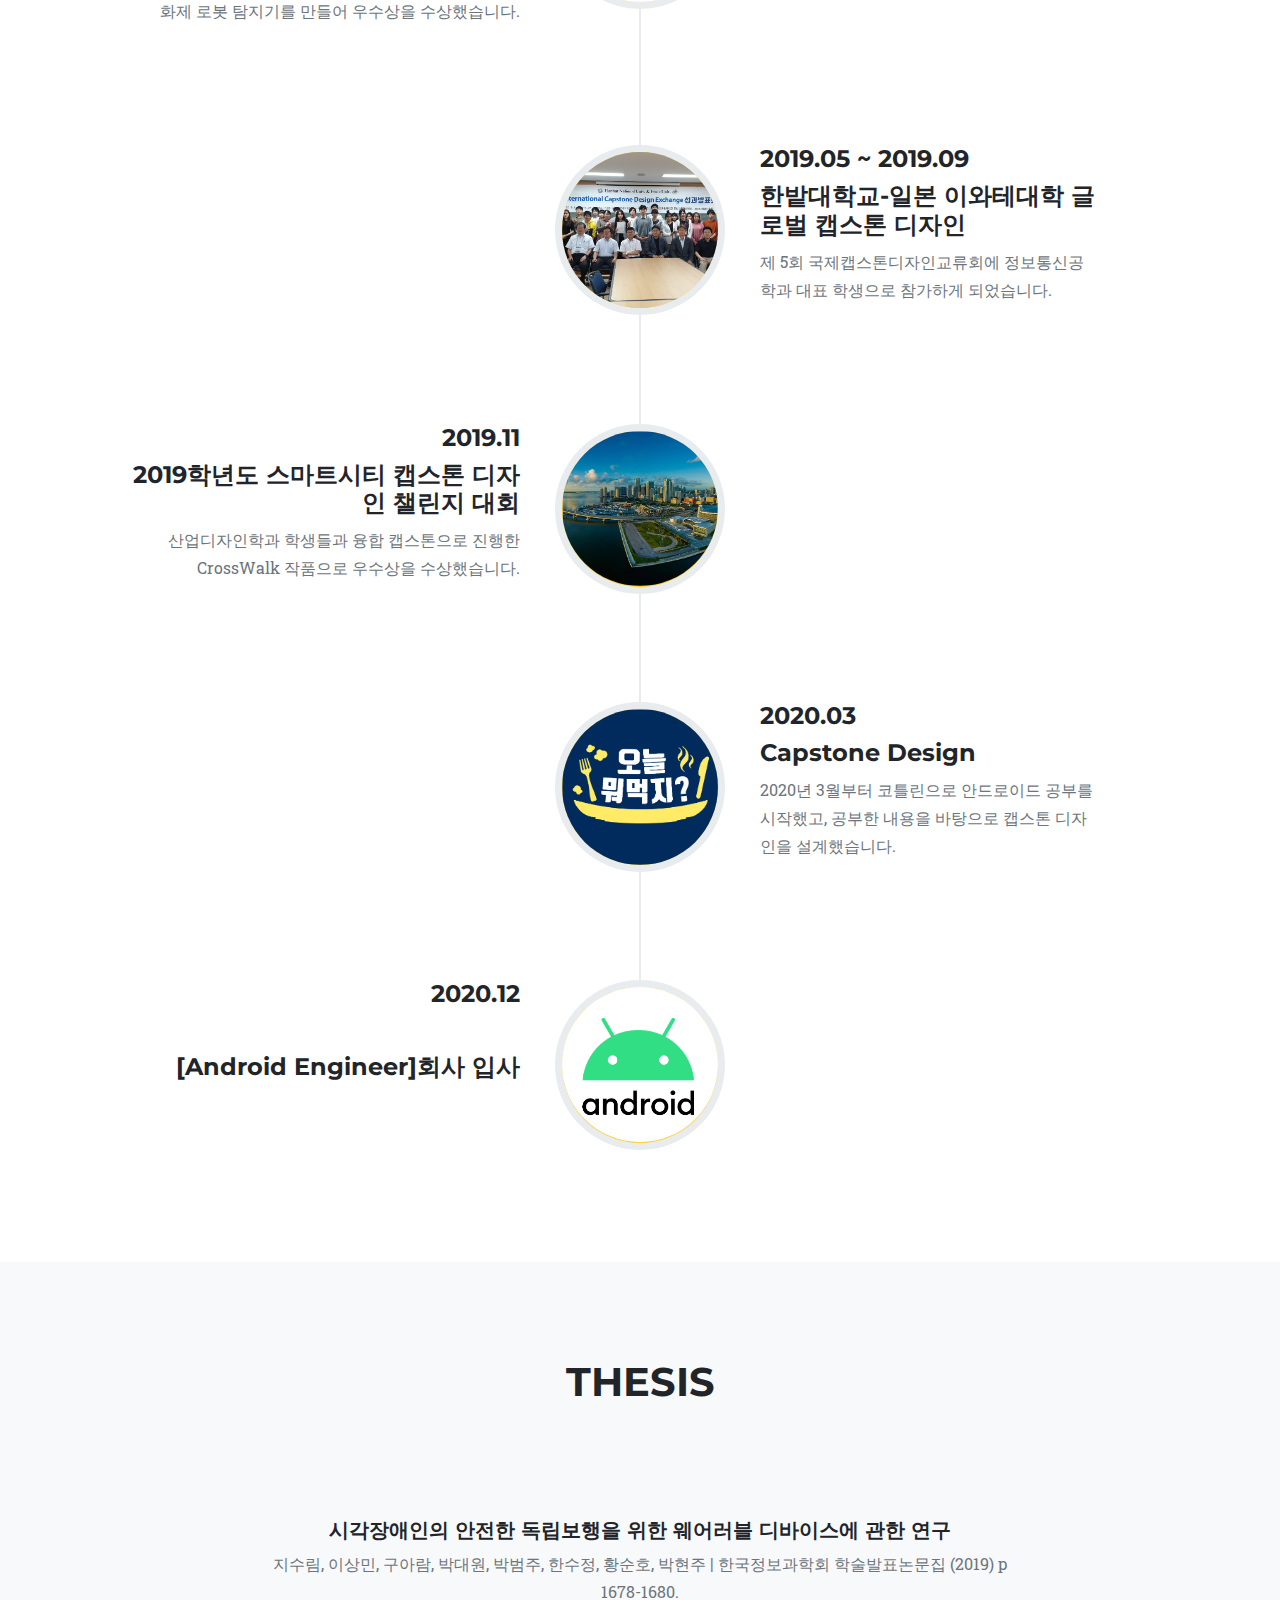
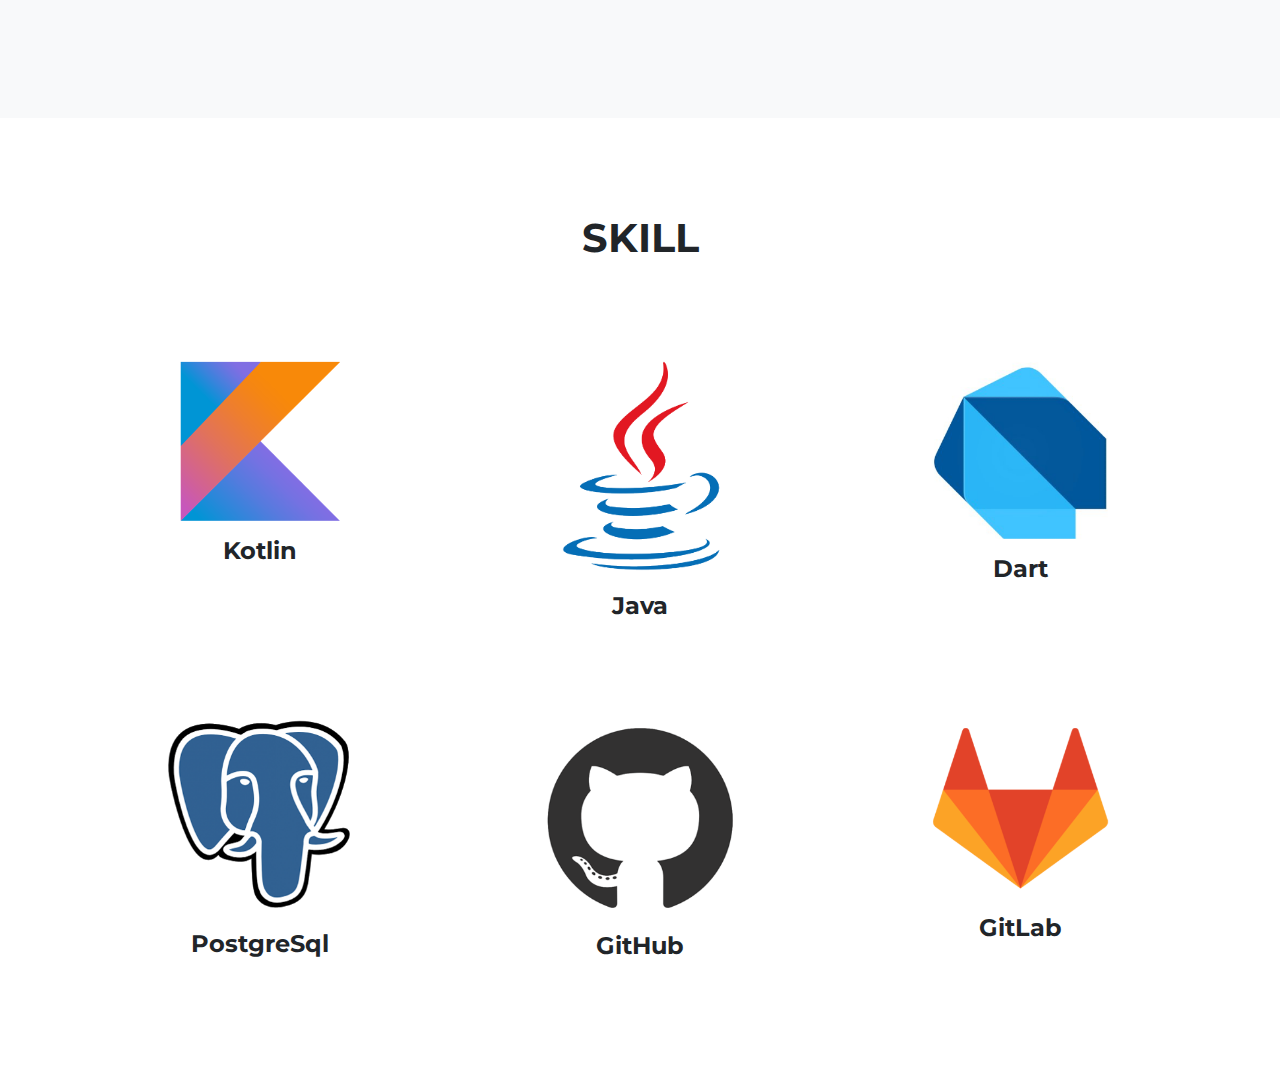
==== commit aec8fe1f: "Update index.html" ====
--- a/index.html
+++ b/index.html
@@ -59,7 +59,7 @@
                     <div class="team-member">
                         <img class="mx-auto rounded-circle" src="assets/img/about/1.jpeg" alt="" />
                         <h3><br />지수림</h3>
-                        <p class="text-muted">안녕하세요! 안드로이드 개발 3년차 지수림입니다.</p>
+                        <p class="text-muted">안녕하세요! Kotlin으로 안드로이드 개발하는 3년차 지수림입니다.</p>
                         <a class="btn btn-dark btn-social mx-2" href="https://github.com/jisulim0"><i class="fab fa-github"></i></a>
                         <a class="btn btn-dark btn-social mx-2" href="https://www.instagram.com/jiriming/"><i class="fab fa-instagram"></i></a>
                         <a class="btn btn-dark btn-social mx-2" href="mailto:chltmdgus06@naver.com"><i class="far fa-envelope"></i></a>
@@ -195,7 +195,7 @@
                             <h4 class="subheading">&nbsp;</h4>
                         </div>
                         <div class="timeline-body">
-                            <h4 class="subheading">[Android Engineer]로 회사 입사</h4>
+                            <h4 class="subheading">[Android Engineer]회사 입사</h4>
                         </div>
                     </div>
                 </li>
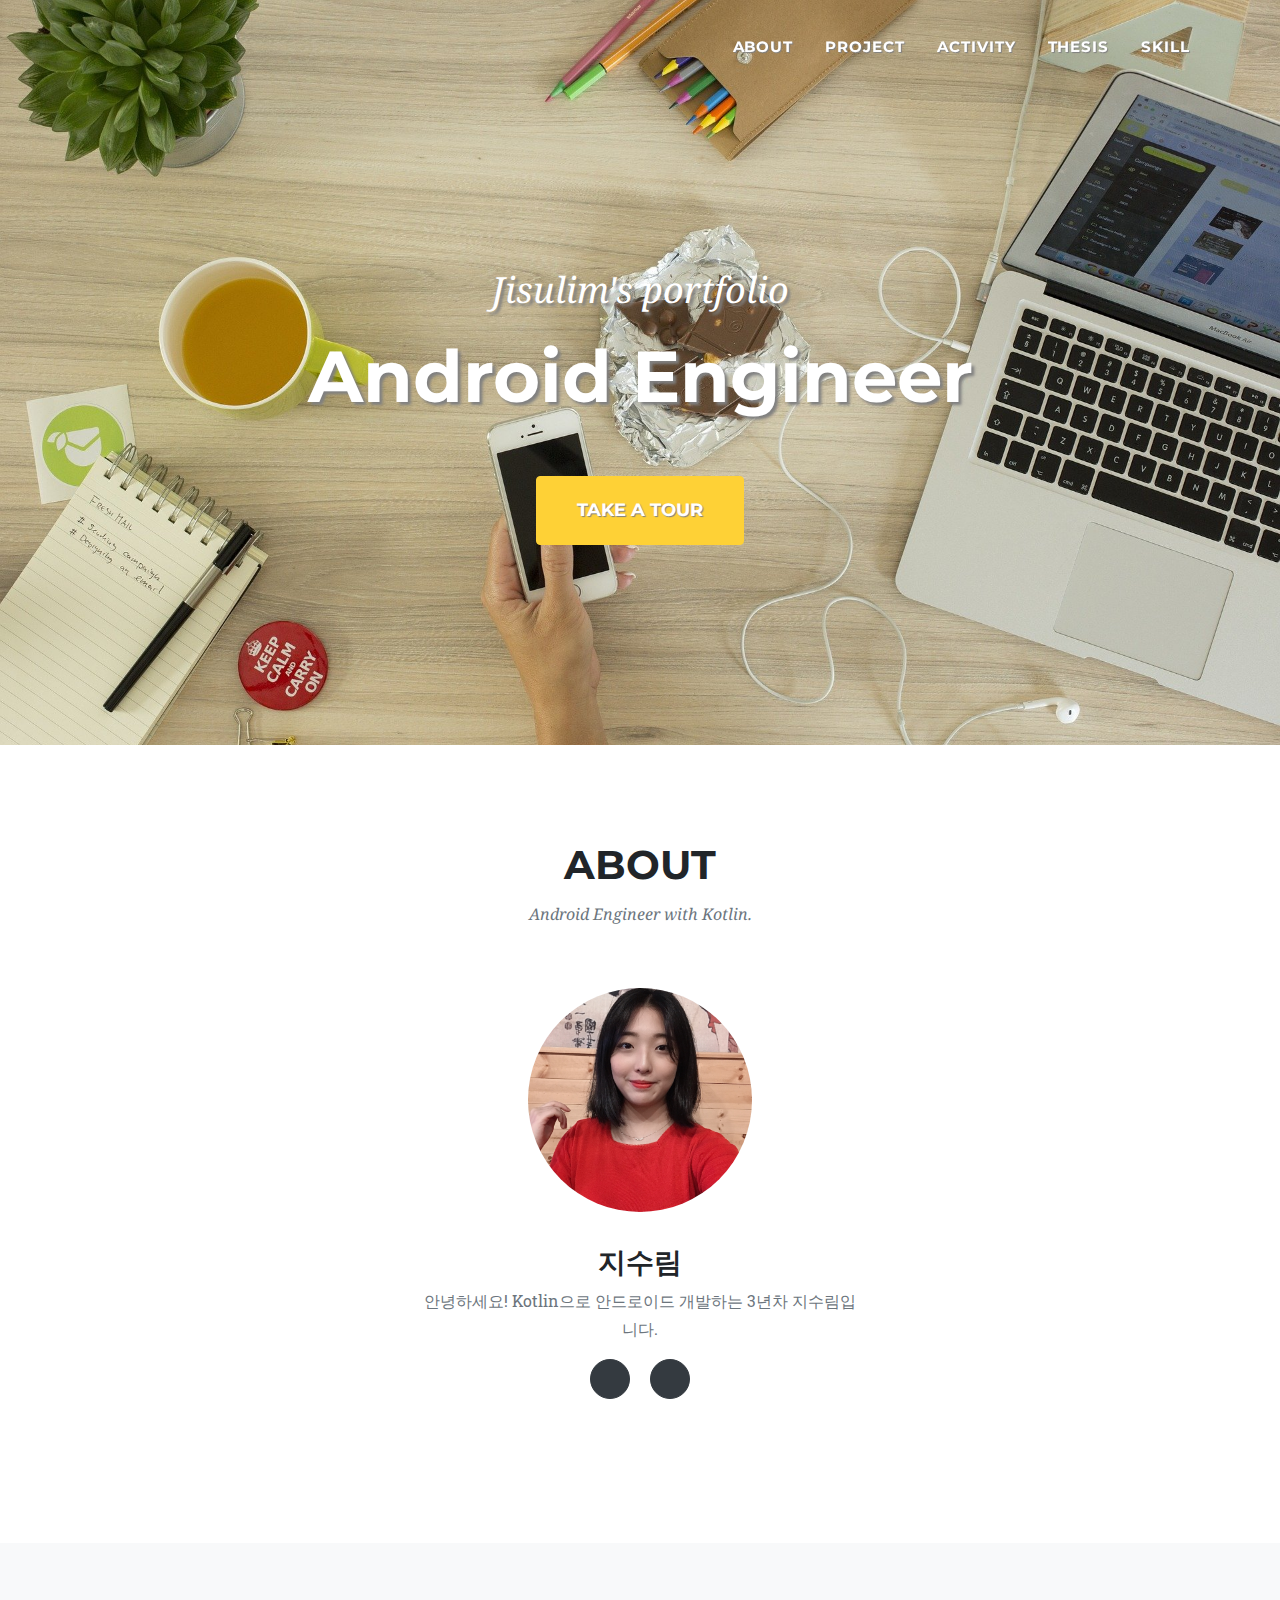
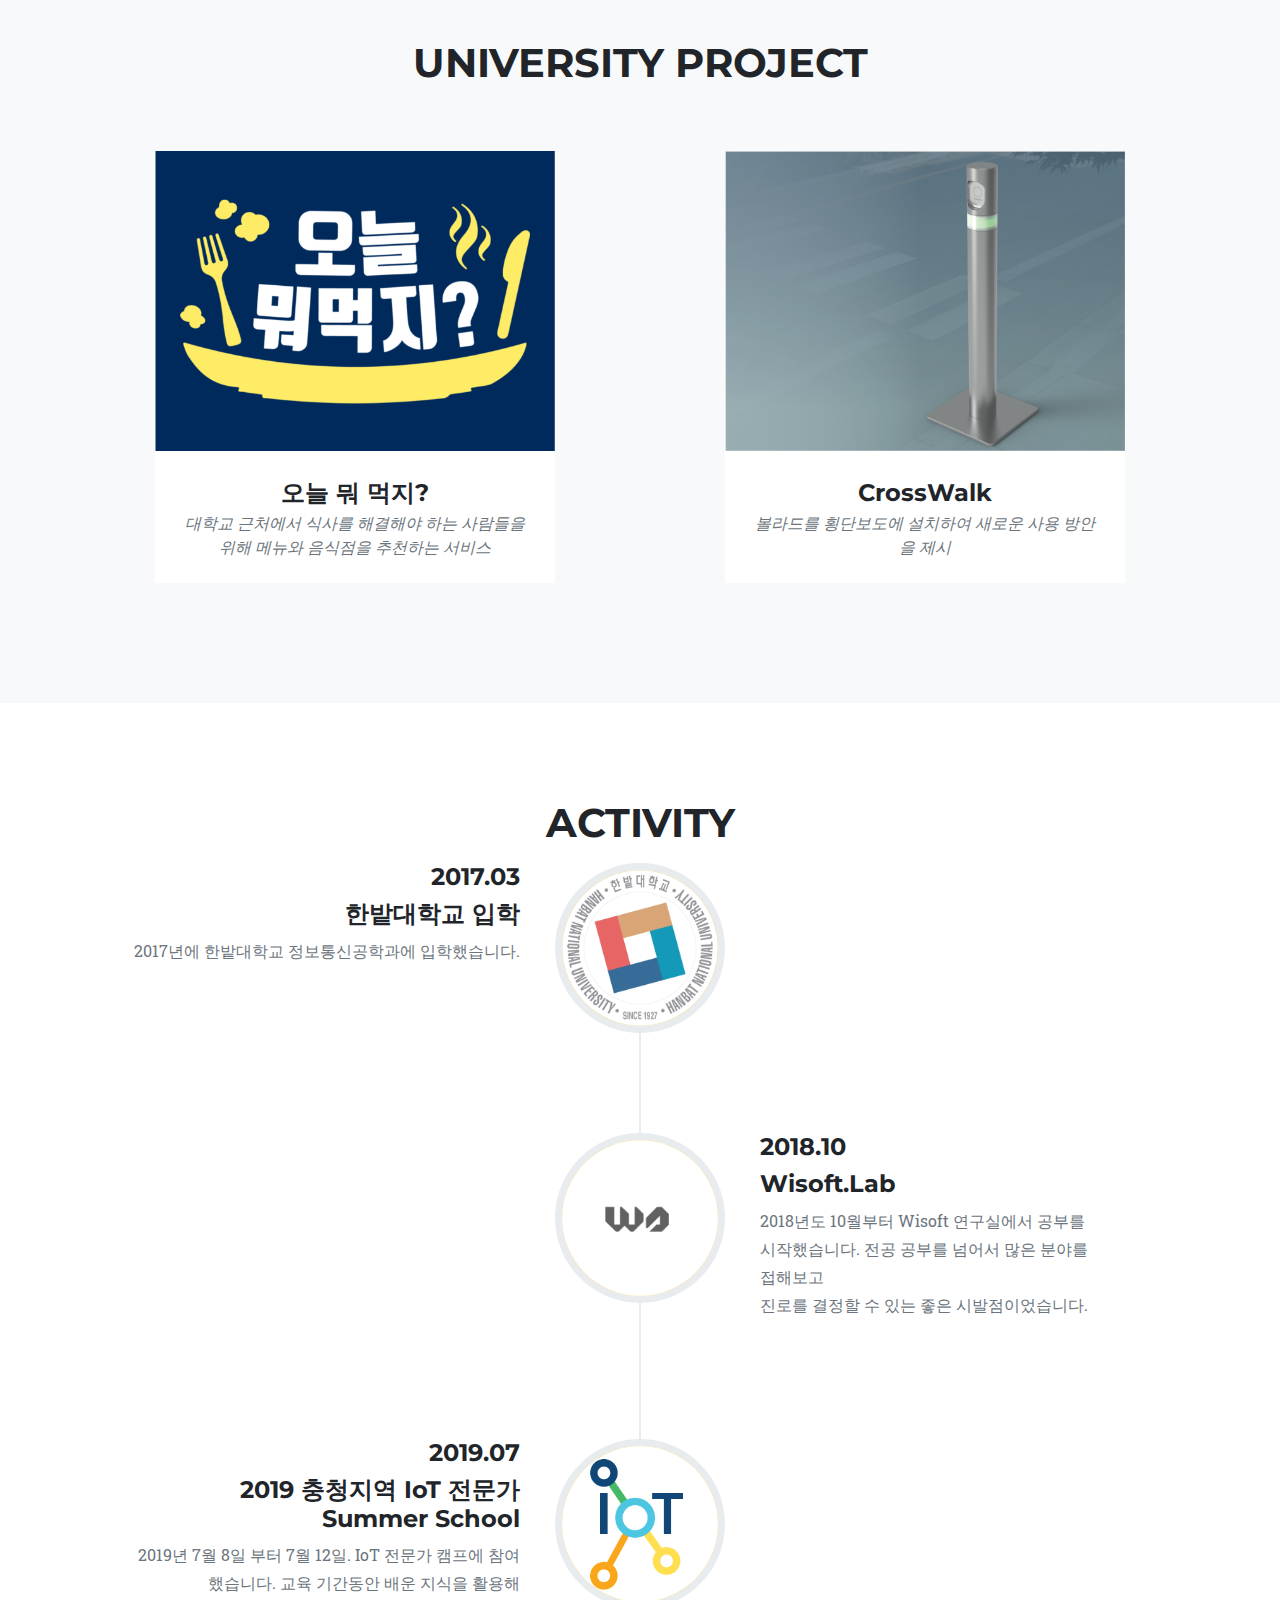
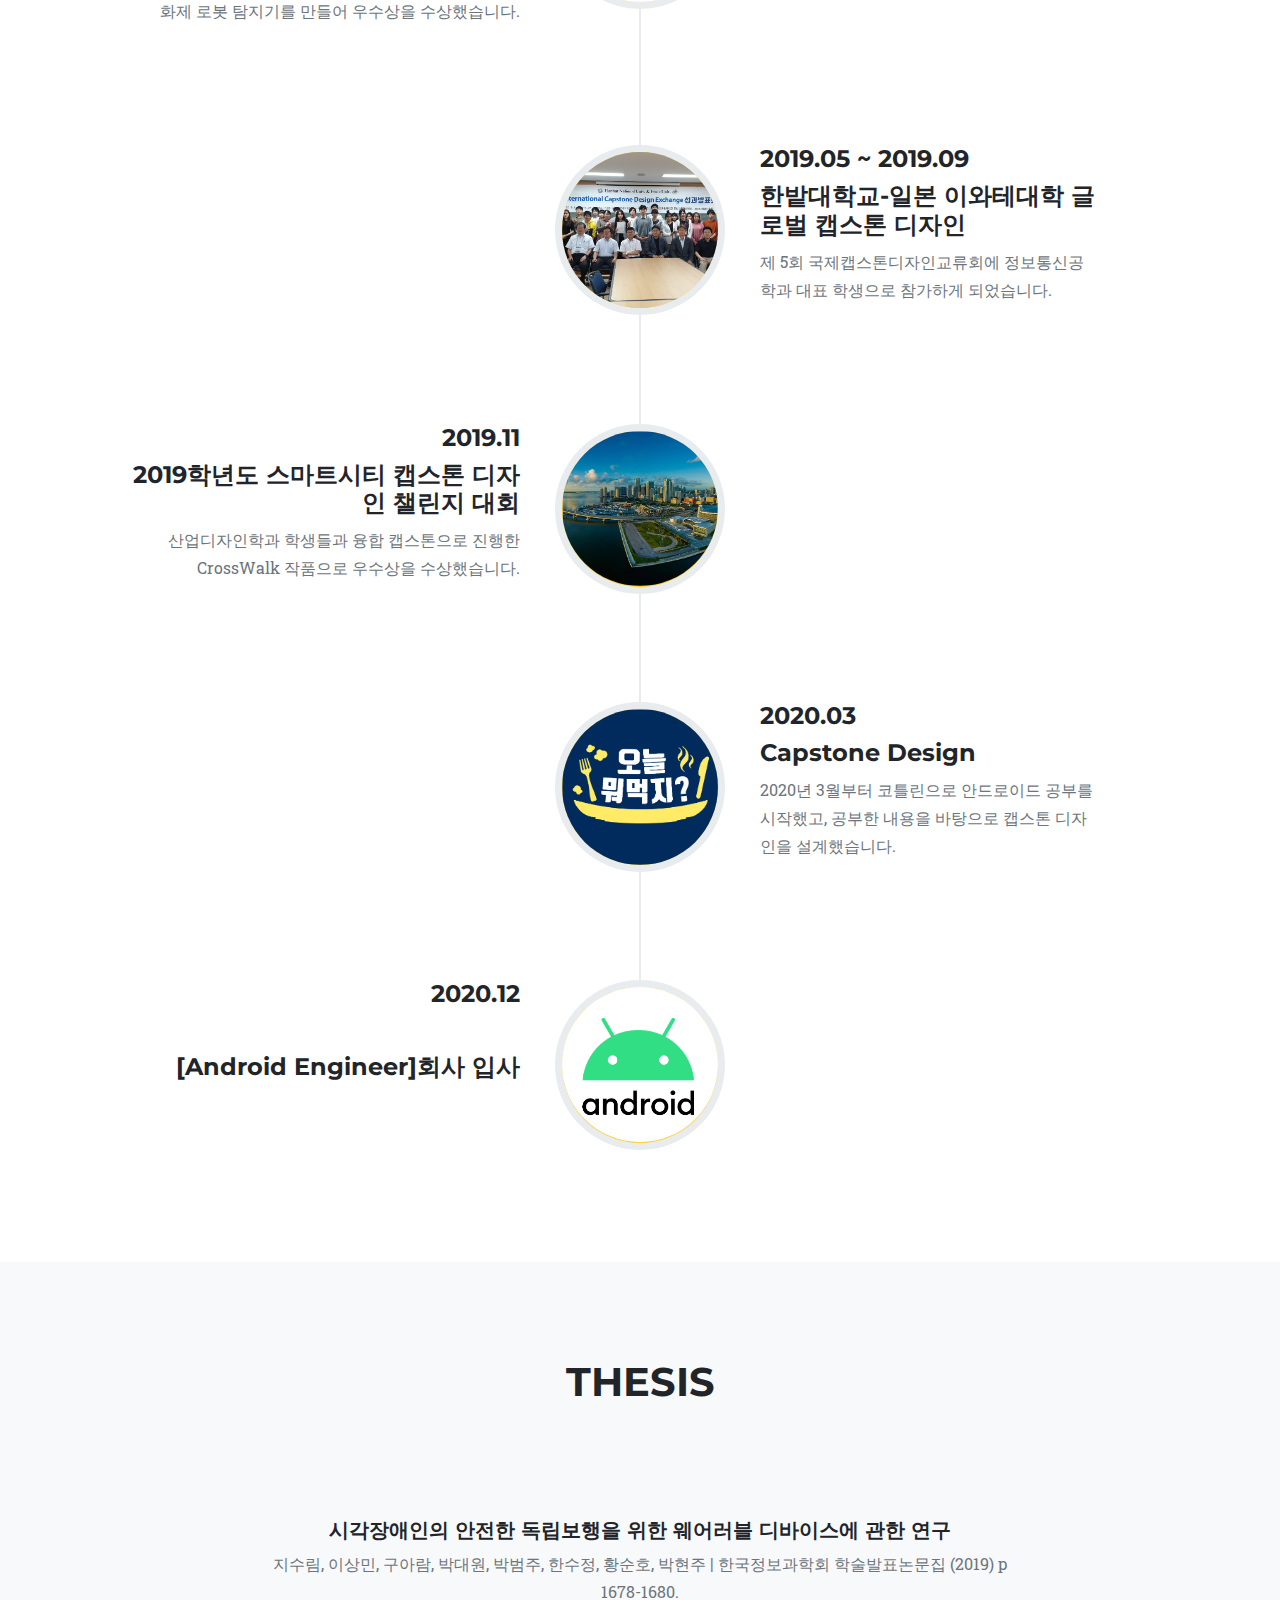
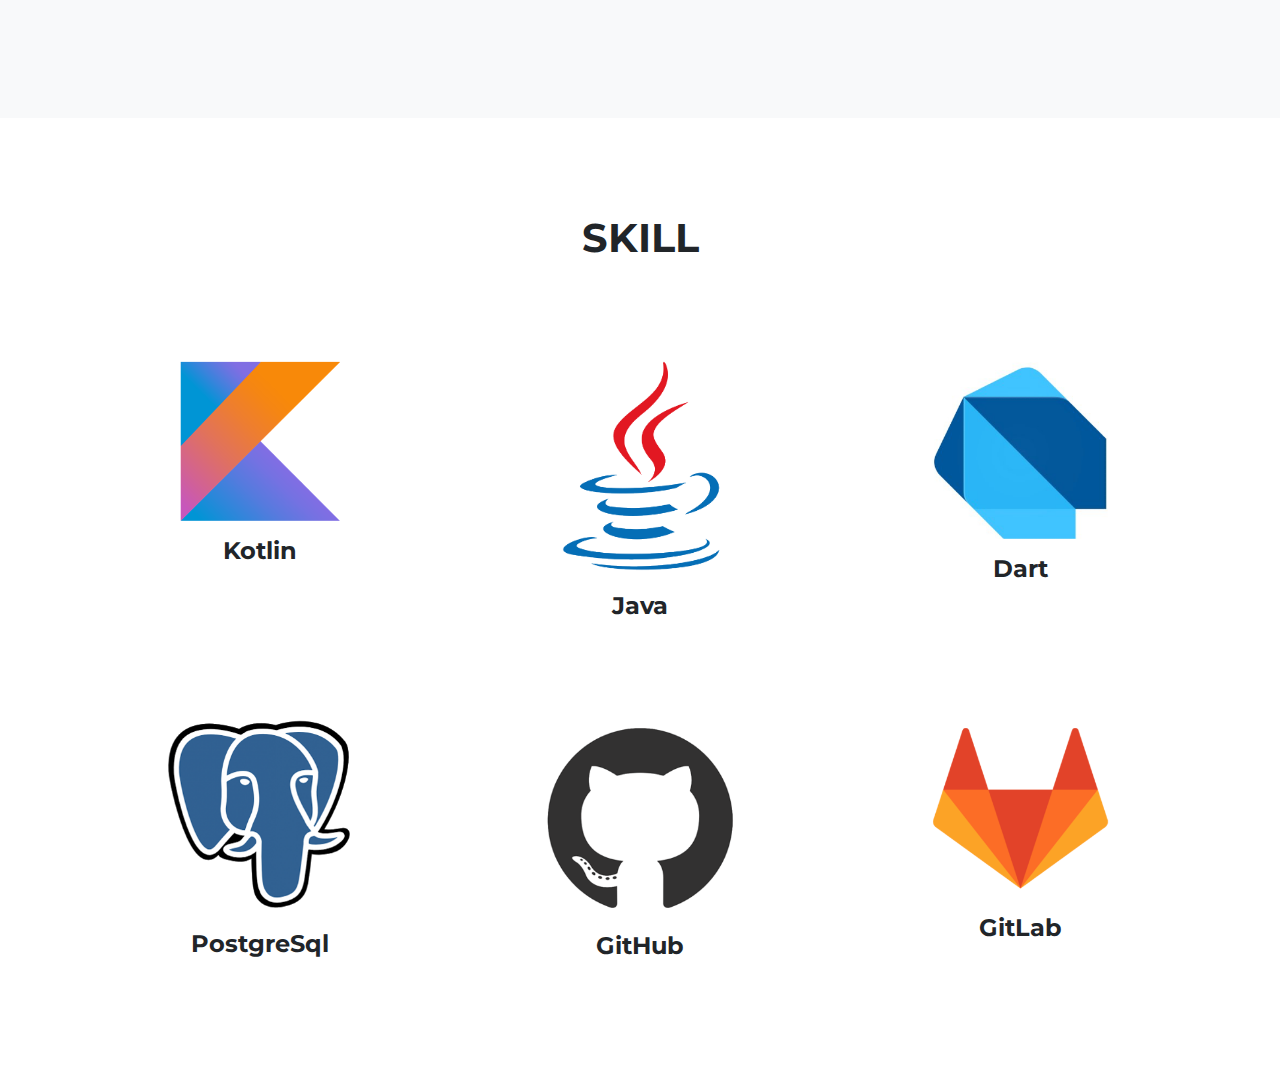
==== commit cb07c735: "update email" ====
--- a/index.html
+++ b/index.html
@@ -61,8 +61,7 @@
                         <h3><br />지수림</h3>
                         <p class="text-muted">안녕하세요! Kotlin으로 안드로이드 개발하는 3년차 지수림입니다.</p>
                         <a class="btn btn-dark btn-social mx-2" href="https://github.com/jisulim0"><i class="fab fa-github"></i></a>
-                        <a class="btn btn-dark btn-social mx-2" href="https://www.instagram.com/jiriming/"><i class="fab fa-instagram"></i></a>
-                        <a class="btn btn-dark btn-social mx-2" href="mailto:chltmdgus06@naver.com"><i class="far fa-envelope"></i></a>
+                        <a class="btn btn-dark btn-social mx-2" href="mailto:jisulim0@gmail.com"><i class="far fa-envelope"></i></a>
                     </div>
                 </div>
             </div>
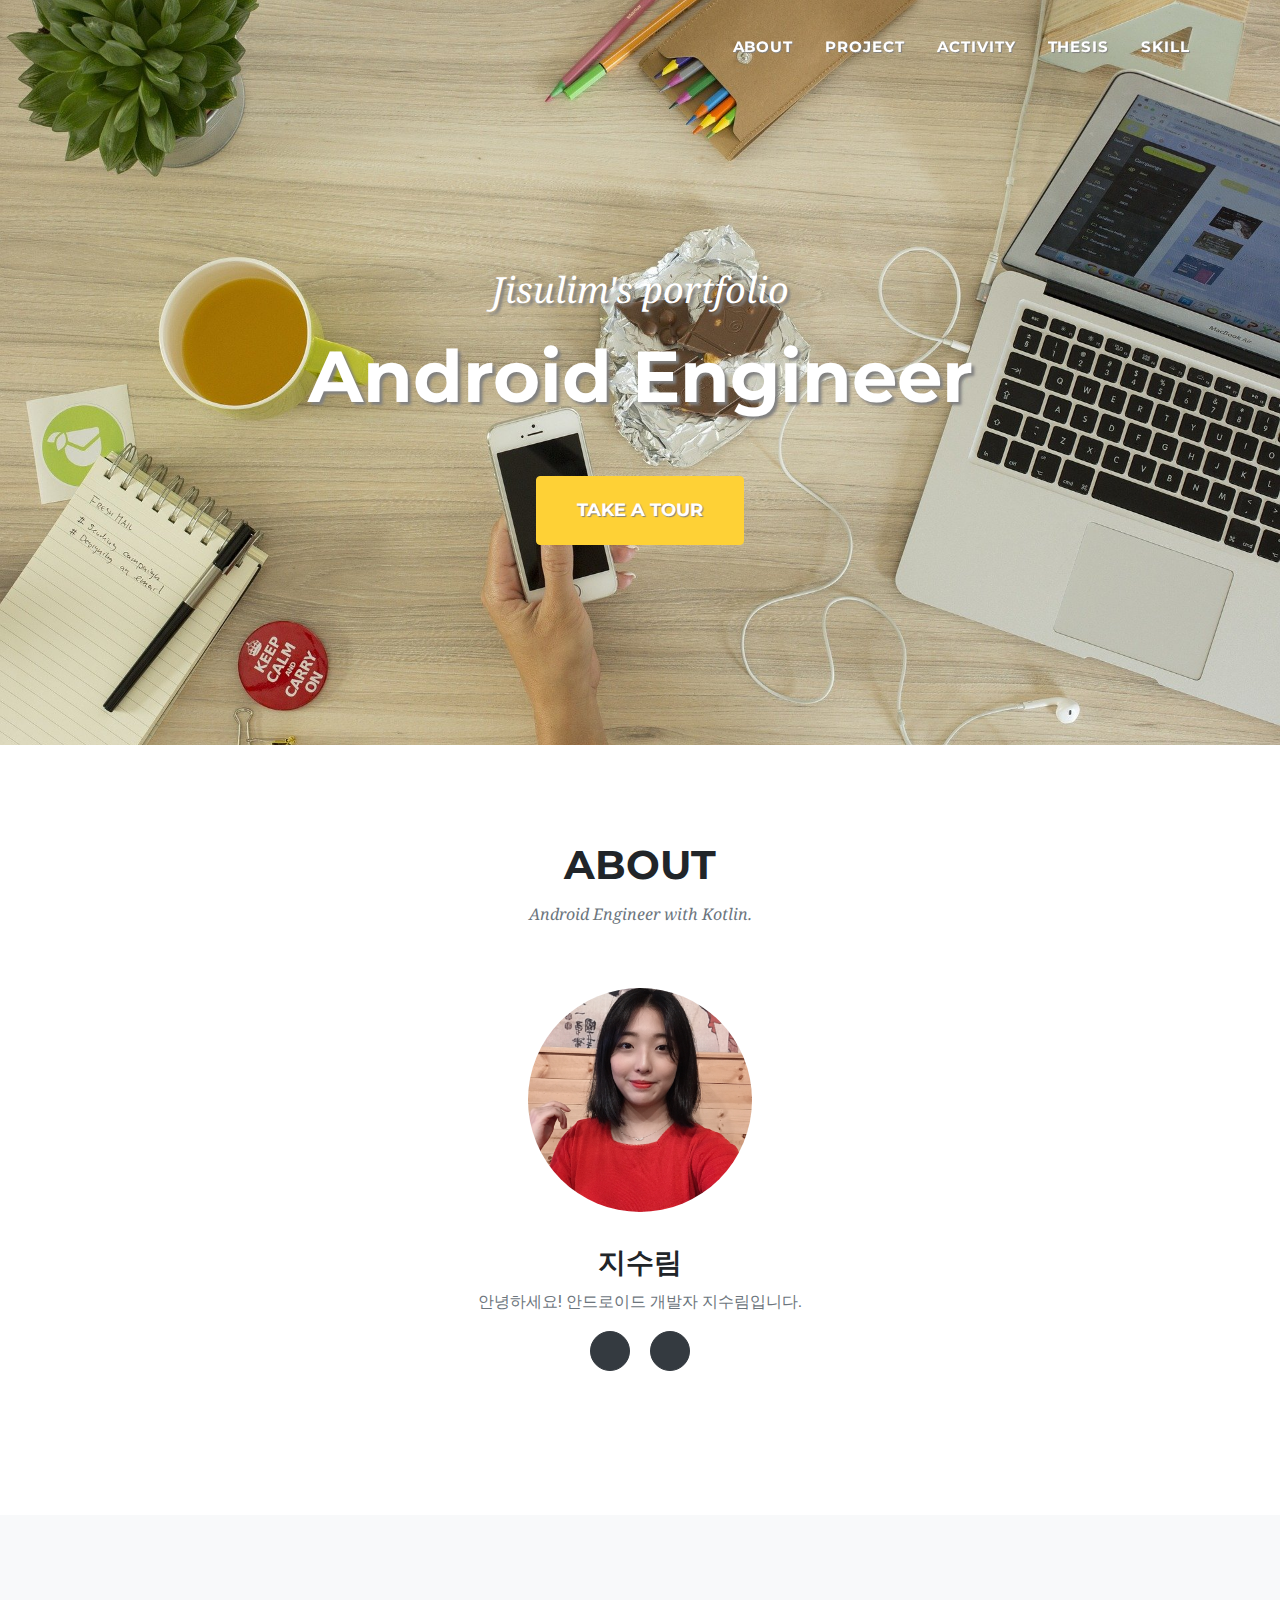
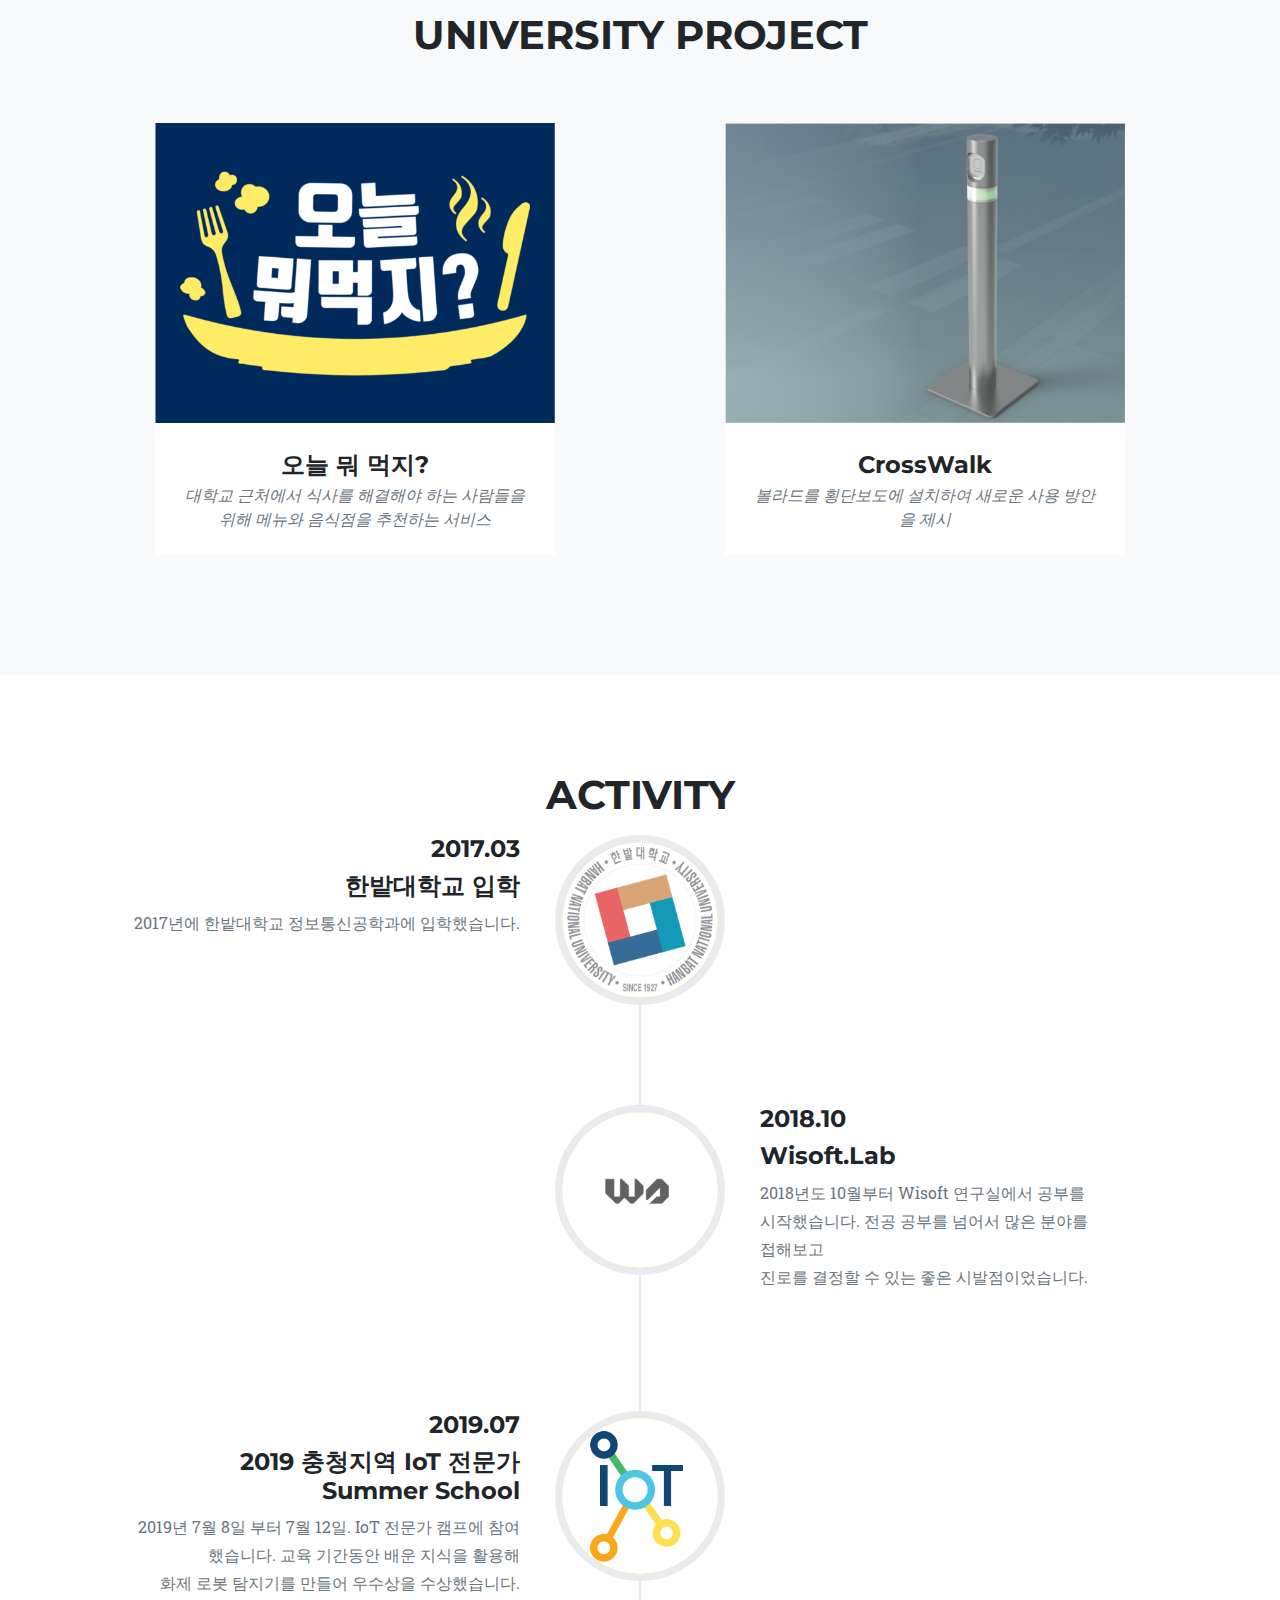
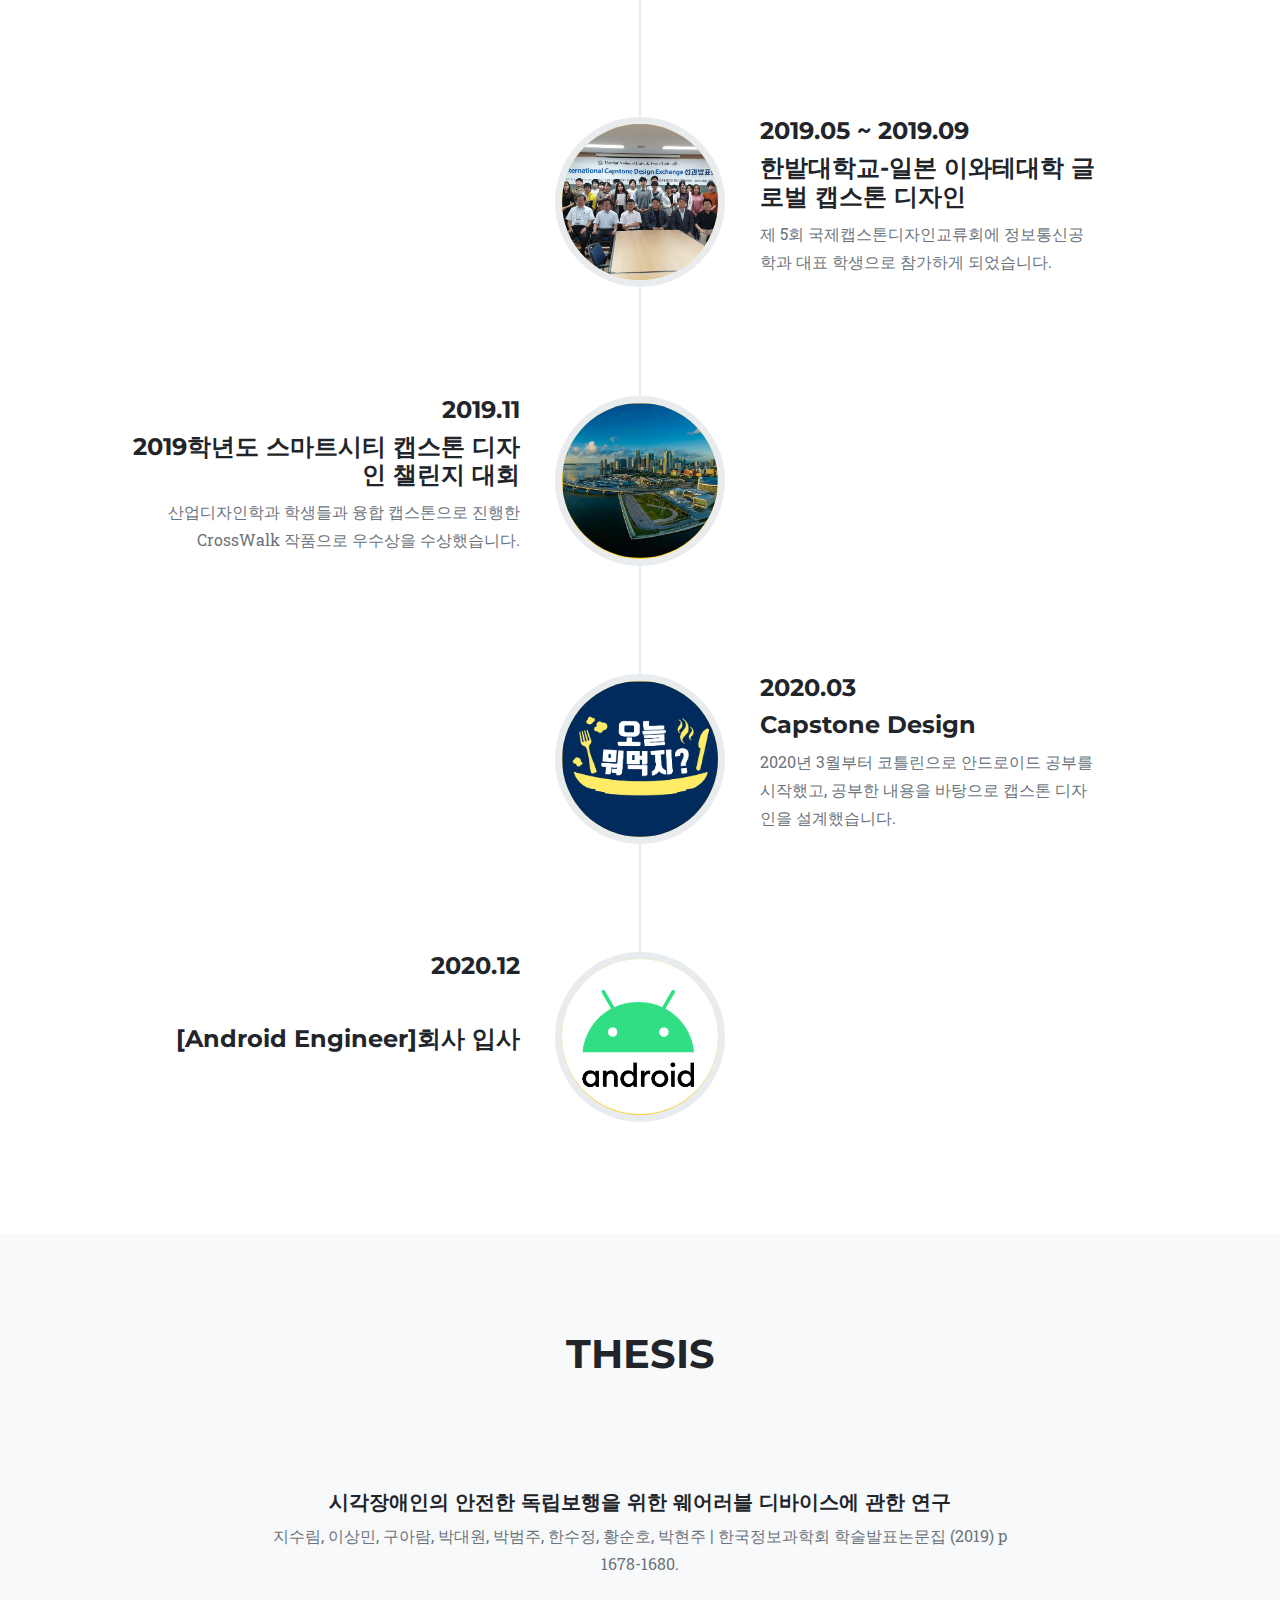
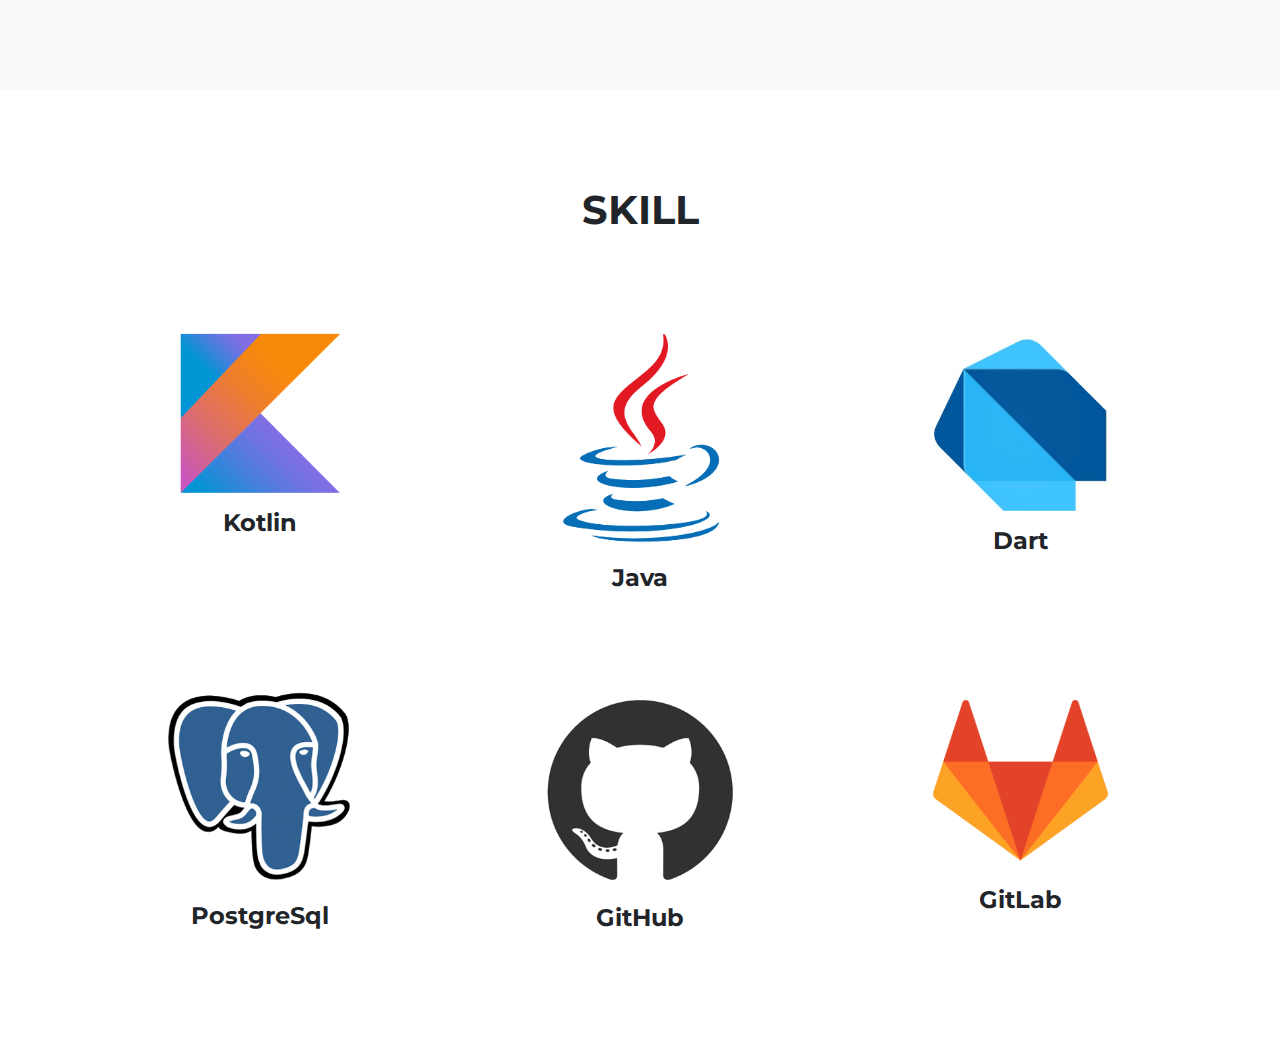
==== commit 4d8478c0: "Update index.html" ====
--- a/index.html
+++ b/index.html
@@ -59,7 +59,7 @@
                     <div class="team-member">
                         <img class="mx-auto rounded-circle" src="assets/img/about/1.jpeg" alt="" />
                         <h3><br />지수림</h3>
-                        <p class="text-muted">안녕하세요! Kotlin으로 안드로이드 개발하는 3년차 지수림입니다.</p>
+                        <p class="text-muted">안녕하세요! 안드로이드 개발자 지수림입니다.</p>
                         <a class="btn btn-dark btn-social mx-2" href="https://github.com/jisulim0"><i class="fab fa-github"></i></a>
                         <a class="btn btn-dark btn-social mx-2" href="mailto:jisulim0@gmail.com"><i class="far fa-envelope"></i></a>
                     </div>
